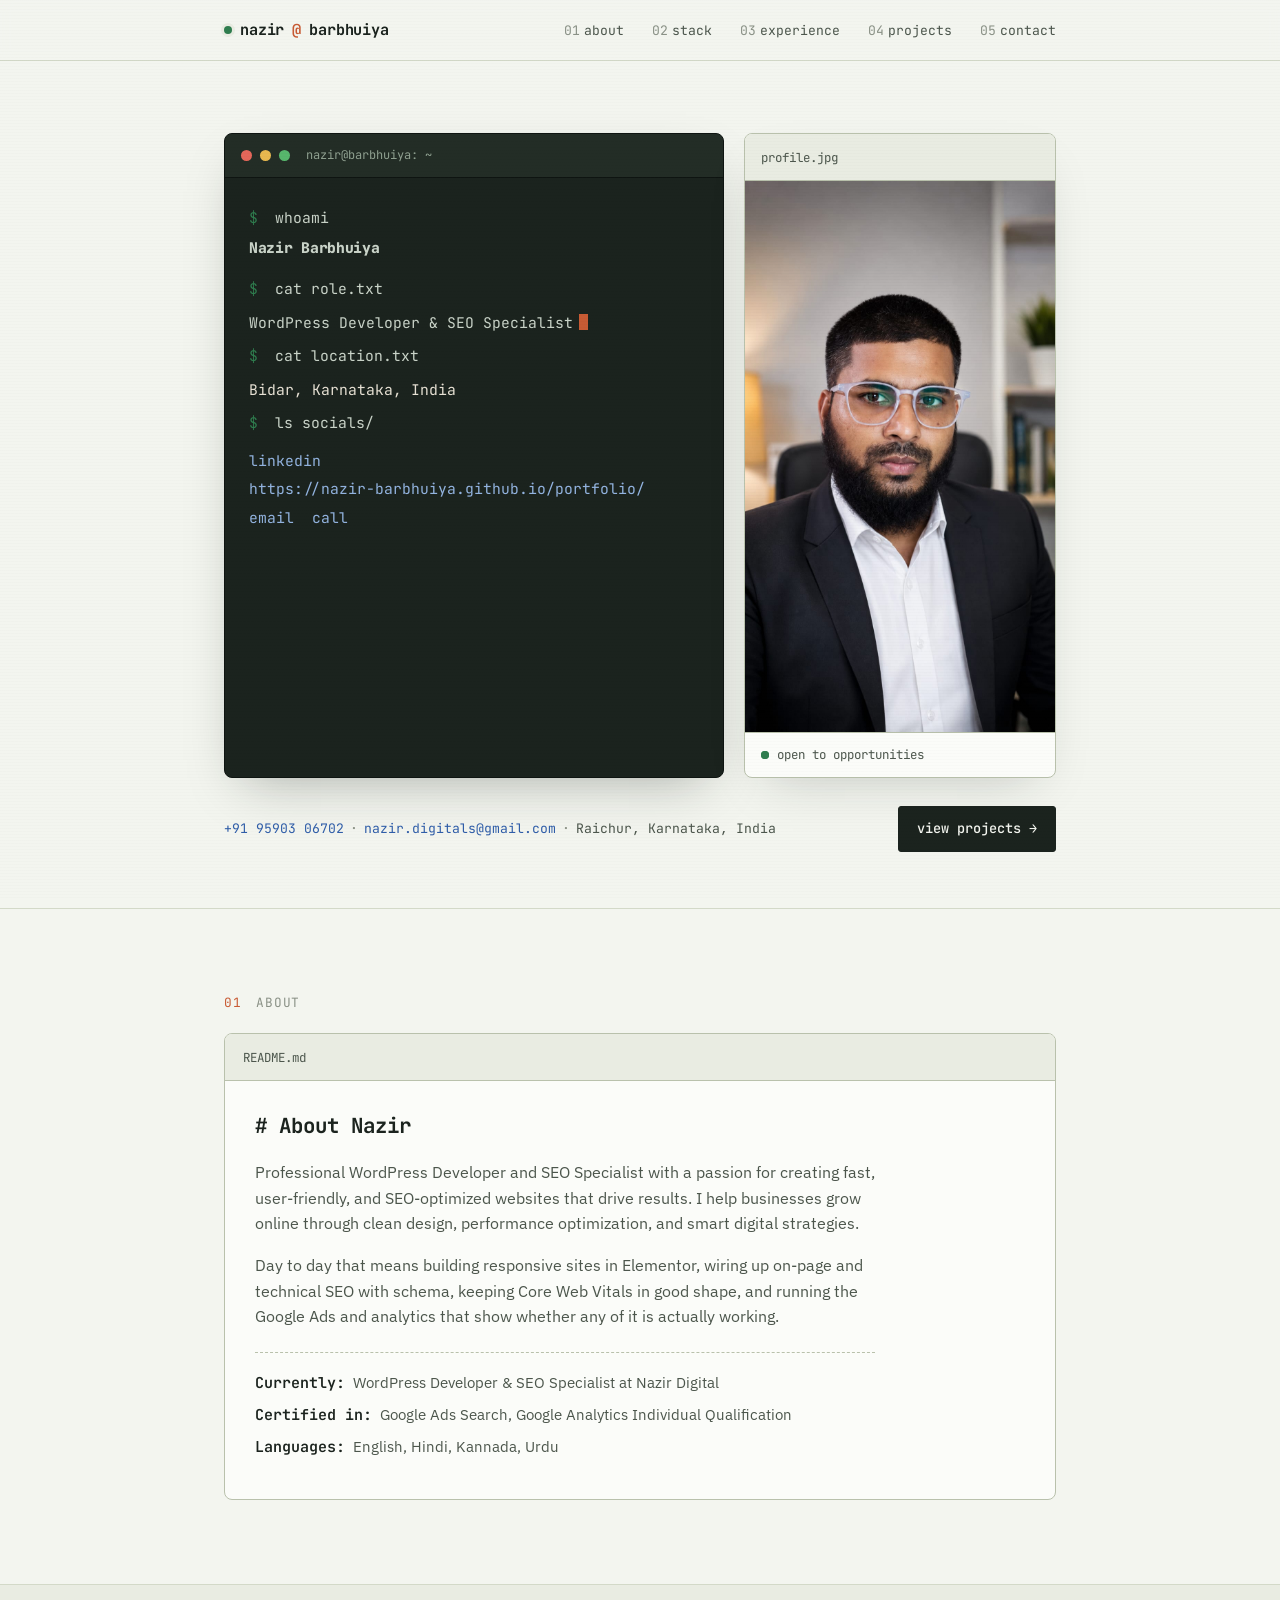
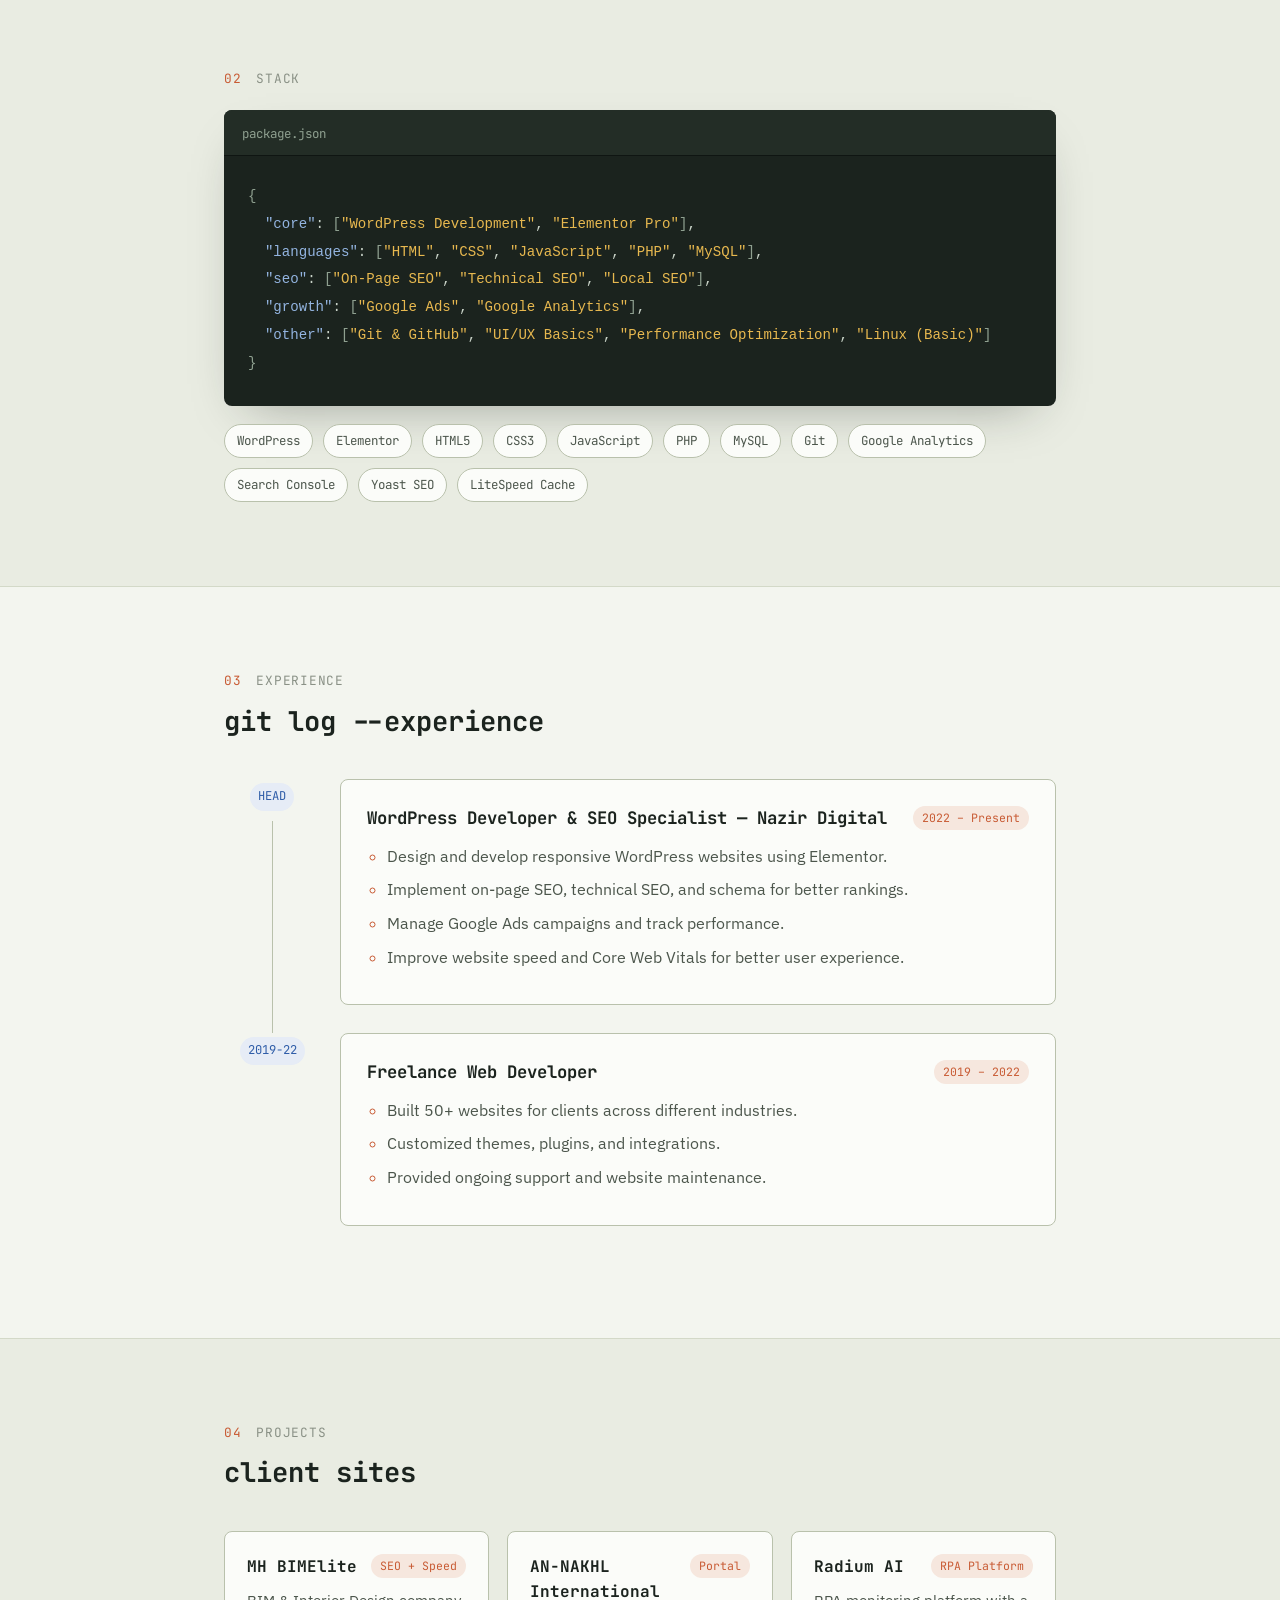
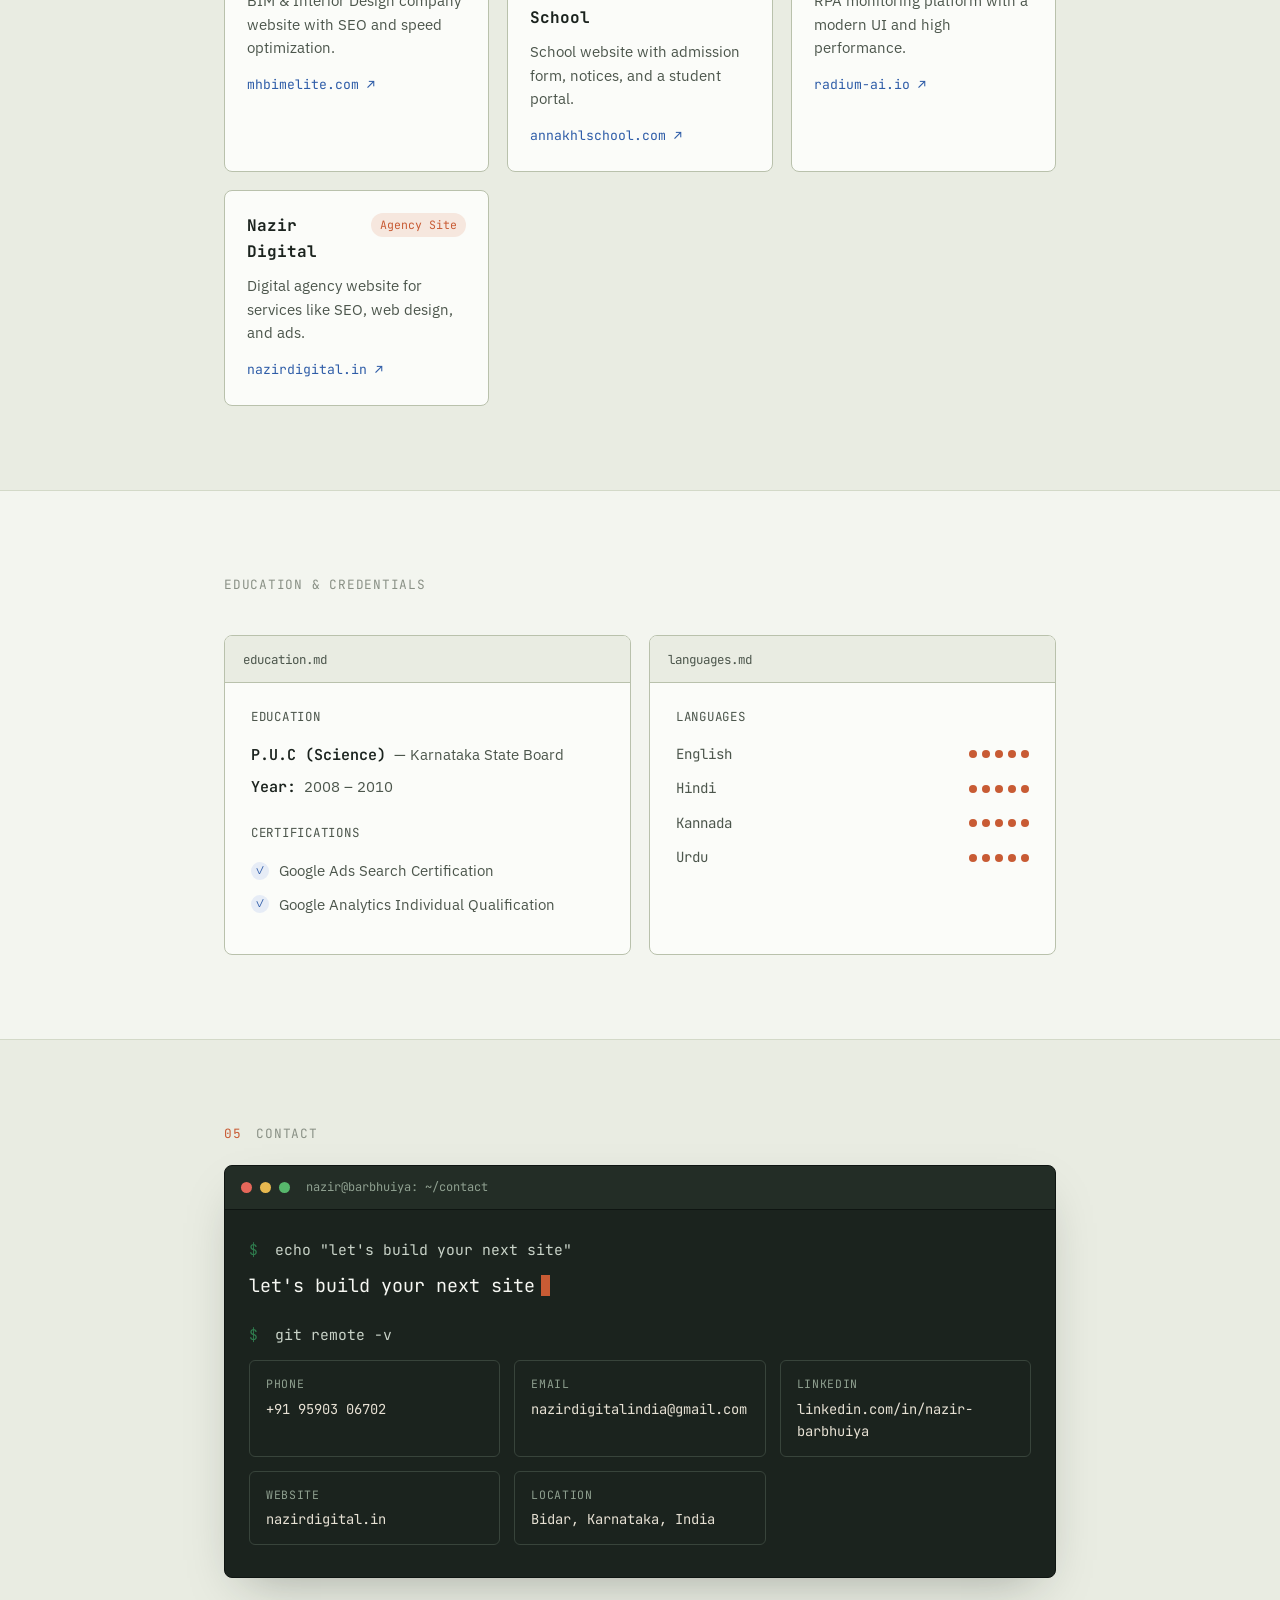
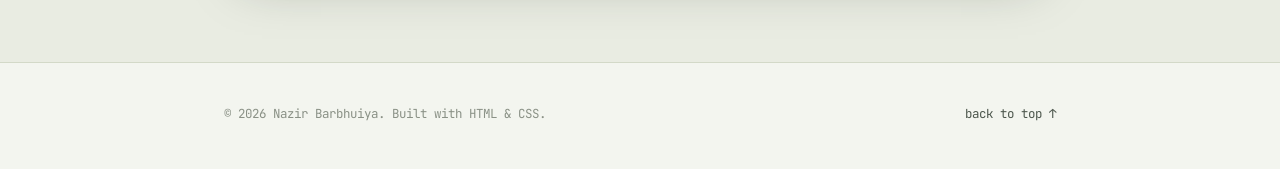
==== index.html @ d33ed7a1 "Update index.html" ====
<!DOCTYPE html>
<html lang="en">
<head>
<meta charset="UTF-8">
<meta name="viewport" content="width=device-width, initial-scale=1.0">

<!-- Primary SEO -->
<title>Nazir Barbhuiya | WordPress Developer &amp; Technical SEO Specialist in Bidar, Karnataka</title>
<meta name="description" content="Nazir Barbhuiya is a WordPress developer and technical SEO specialist with 6+ years of experience building fast, Elementor-based websites that rank. Based in Raichur, Karnataka, India.">
<meta name="keywords" content="WordPress developer, Elementor expert, technical SEO specialist, WooCommerce developer, WordPress developer India, WordPress developer Karnataka, Nazir Barbhuiya">
<meta name="author" content="Nazir Barbhuiya">
<meta name="robots" content="index, follow">
<link rel="canonical" href="https://nazirbarbhuiya.github.io/">

<!-- Open Graph / Facebook / LinkedIn -->
<meta property="og:type" content="profile">
<meta property="og:url" content="https://nazirbarbhuiya.github.io/">
<meta property="og:site_name" content="Nazir Barbhuiya — Portfolio">
<meta property="og:title" content="Nazir Barbhuiya | WordPress Developer & Technical SEO Specialist">
<meta property="og:description" content="6+ years building fast, Elementor-based WordPress sites and driving results with technical SEO. Based in Raichur, Karnataka, India.">
<meta property="og:image" content="https://nazirbarbhuiya.github.io/images/og-image.jpg">
<meta property="og:image:width" content="1200">
<meta property="og:image:height" content="630">
<meta property="og:image:alt" content="Nazir Barbhuiya, WordPress Developer and Technical SEO Specialist">
<meta property="og:locale" content="en_IN">
<meta property="profile:first_name" content="Nazir">
<meta property="profile:last_name" content="Barbhuiya">

<!-- Twitter Card -->
<meta name="twitter:card" content="summary_large_image">
<meta name="twitter:title" content="Nazir Barbhuiya | WordPress Developer & Technical SEO Specialist">
<meta name="twitter:description" content="6+ years building fast, Elementor-based WordPress sites and driving results with technical SEO. Based in Raichur, Karnataka, India.">
<meta name="twitter:image" content="https://nazirbarbhuiya.github.io/images/og-image.jpg">
<meta name="twitter:image:alt" content="Nazir Barbhuiya, WordPress Developer and Technical SEO Specialist">

<!-- Theme -->
<meta name="theme-color" content="#1B231E">
<link rel="icon" href="images/favicon.svg" type="image/svg+xml">
<link rel="apple-touch-icon" href="images/avatar.jpg">

<link rel="preconnect" href="https://fonts.googleapis.com">
<link rel="preconnect" href="https://fonts.gstatic.com" crossorigin>
<link href="https://fonts.googleapis.com/css2?family=JetBrains+Mono:wght@400;500;700;800&family=IBM+Plex+Sans:wght@400;500;600&display=swap" rel="stylesheet">
<link rel="stylesheet" href="style.css">

<!-- Structured data: Person / ProfessionalService -->
<script type="application/ld+json">
{
  "@context": "https://schema.org",
  "@type": "Person",
  "name": "Nazir Barbhuiya",
  "alternateName": "Nazir Hussain Barbhuiya",
  "jobTitle": "WordPress Developer & Technical SEO Specialist",
  "description": "WordPress Developer and Technical SEO Specialist with 6+ years of experience building fast, Elementor-based WordPress websites and driving organic growth through technical SEO.",
  "url": "https://nazirbarbhuiya.github.io/",
  "image": "https://nazirbarbhuiya.github.io/images/avatar.jpg",
  "email": "mailto:nazir.digitals@gmail.com",
  "telephone": "+91-95903-06702",
  "address": {
    "@type": "PostalAddress",
    "addressLocality": "Raichur",
    "addressRegion": "Karnataka",
    "addressCountry": "IN"
  },
  "worksFor": {
    "@type": "Organization",
    "name": "Nazir Digital",
    "url": "https://nazir-barbhuiya.github.io/portfolio/"
  },
  "alumniOf": {
    "@type": "EducationalOrganization",
    "name": "Assam SEBA Board (P.U.C, Science)"
  },
  "knowsLanguage": ["English", "Hindi", "Kannada", "Urdu"],
  "knowsAbout": ["WordPress", "Elementor", "WooCommerce", "Technical SEO", "PHP", "On-Page SEO", "Local SEO", "Google Ads", "Core Web Vitals"],
  "sameAs": [
    "https://www.linkedin.com/in/nazir-barbhuiya",
    "Portfolio"
  ]
}
</script>
</head>
<body>

<div class="scanline" aria-hidden="true"></div>

<header class="topbar">
  <div class="wrap topbar__row">
    <a href="#top" class="brand">
      <span class="brand__dot"></span>
      nazir<span class="brand__at">@</span>barbhuiya
    </a>
    <nav class="nav" aria-label="Primary">
      <a href="#about"><span class="nav__num">01</span>about</a>
      <a href="#skills"><span class="nav__num">02</span>stack</a>
      <a href="#experience"><span class="nav__num">03</span>experience</a>
      <a href="#projects"><span class="nav__num">04</span>projects</a>
      <a href="#contact"><span class="nav__num">05</span>contact</a>
    </nav>
    <button class="nav-toggle" id="navToggle" aria-label="Toggle menu" aria-expanded="false">
      <span></span><span></span><span></span>
    </button>
  </div>
</header>

<main id="top">

  <!-- HERO -->
  <section class="hero wrap" id="hero">
    <div class="hero__grid">
      <div class="terminal" role="img" aria-label="Terminal window introducing Nazir Barbhuiya">
        <div class="terminal__bar">
          <span class="dot dot--r"></span><span class="dot dot--y"></span><span class="dot dot--g"></span>
          <span class="terminal__title">nazir@barbhuiya: ~</span>
        </div>
        <div class="terminal__body">
          <p class="line"><span class="prompt">$</span> whoami</p>
          <h1 class="line hero__name">Nazir Barbhuiya</h1>
          <p class="line hero__role"><span class="prompt">$</span> cat role.txt</p>
          <p class="line hero__tagline">WordPress Developer &amp; SEO Specialist<span class="cursor" aria-hidden="true"></span></p>
          <p class="line"><span class="prompt">$</span> cat location.txt</p>
          <p class="line hero__location">Bidar, Karnataka, India</p>
          <p class="line"><span class="prompt">$</span> ls socials/</p>
          <p class="line hero__links">
            <a href="https://www.linkedin.com/in/nazir-barbhuiya" target="_blank" rel="noopener">linkedin</a>
            <a href="https://nazirdigital.in" target="_blank" rel="noopener">https://nazir-barbhuiya.github.io/portfolio/</a>
            <a href="mailto:nazir.digitals@gmail.com">email</a>
            <a href="tel:+919590306702">call</a>
          </p>
        </div>
      </div>

      <div class="photo-pane">
        <div class="photo-pane__bar">
          <span class="photo-pane__file">profile.jpg</span>
        </div>
        <div class="photo-pane__body">
          <img src="images/avatar.jpg" alt="Nazir Barbhuiya, WordPress Developer and Technical SEO Specialist, portrait photo" width="900" height="1600" loading="eager">
        </div>
        <div class="photo-pane__caption">
          <span class="pulse"></span> open to opportunities
        </div>
      </div>
    </div>

    <div class="hero__meta">
      <div class="hero__contact-strip">
        <a href="tel:+919590306702">+91 95903 06702</a>
        <span class="sep">·</span>
        <a href="mailto:nazir.digitals@gmail.com">nazir.digitals@gmail.com</a>
        <span class="sep">·</span>
        <span>Raichur, Karnataka, India</span>
      </div>
      <a href="#projects" class="btn btn--primary">view projects →</a>
    </div>
  </section>

  <!-- ABOUT -->
  <section class="section" id="about">
    <div class="wrap">
      <p class="eyebrow"><span class="eyebrow__num">01</span> about</p>
      <div class="readme">
        <div class="readme__bar">
          <span class="readme__file">README.md</span>
        </div>
        <div class="readme__body">
          <h2 class="readme__h1"># About Nazir</h2>
          <p>
            Professional WordPress Developer and SEO Specialist with a passion for creating
            fast, user-friendly, and SEO-optimized websites that drive results. I help
            businesses grow online through clean design, performance optimization, and
            smart digital strategies.
          </p>
          <p>
            Day to day that means building responsive sites in Elementor, wiring up
            on-page and technical SEO with schema, keeping Core Web Vitals in good shape,
            and running the Google Ads and analytics that show whether any of it is
            actually working.
          </p>
          <ul class="readme__list">
            <li><strong>Currently:</strong> WordPress Developer &amp; SEO Specialist at Nazir Digital</li>
            <li><strong>Certified in:</strong> Google Ads Search, Google Analytics Individual Qualification</li>
            <li><strong>Languages:</strong> English, Hindi, Kannada, Urdu</li>
          </ul>
        </div>
      </div>
    </div>
  </section>

  <!-- SKILLS -->
  <section class="section section--alt" id="skills">
    <div class="wrap">
      <p class="eyebrow"><span class="eyebrow__num">02</span> stack</p>
      <h2 class="sr-only">Skills &amp; Technical Stack</h2>

      <div class="pkg">
        <div class="pkg__bar">
          <span class="pkg__file">package.json</span>
        </div>
        <pre class="pkg__body"><code><span class="tok-brace">{</span>
  <span class="tok-key">"core"</span>: <span class="tok-brace">[</span><span class="tok-str">"WordPress Development"</span>, <span class="tok-str">"Elementor Pro"</span><span class="tok-brace">]</span>,
  <span class="tok-key">"languages"</span>: <span class="tok-brace">[</span><span class="tok-str">"HTML"</span>, <span class="tok-str">"CSS"</span>, <span class="tok-str">"JavaScript"</span>, <span class="tok-str">"PHP"</span>, <span class="tok-str">"MySQL"</span><span class="tok-brace">]</span>,
  <span class="tok-key">"seo"</span>: <span class="tok-brace">[</span><span class="tok-str">"On-Page SEO"</span>, <span class="tok-str">"Technical SEO"</span>, <span class="tok-str">"Local SEO"</span><span class="tok-brace">]</span>,
  <span class="tok-key">"growth"</span>: <span class="tok-brace">[</span><span class="tok-str">"Google Ads"</span>, <span class="tok-str">"Google Analytics"</span><span class="tok-brace">]</span>,
  <span class="tok-key">"other"</span>: <span class="tok-brace">[</span><span class="tok-str">"Git & GitHub"</span>, <span class="tok-str">"UI/UX Basics"</span>, <span class="tok-str">"Performance Optimization"</span>, <span class="tok-str">"Linux (Basic)"</span><span class="tok-brace">]</span>
<span class="tok-brace">}</span></code></pre>
      </div>

      <div class="tools-row">
        <span class="tool-chip">WordPress</span>
        <span class="tool-chip">Elementor</span>
        <span class="tool-chip">HTML5</span>
        <span class="tool-chip">CSS3</span>
        <span class="tool-chip">JavaScript</span>
        <span class="tool-chip">PHP</span>
        <span class="tool-chip">MySQL</span>
        <span class="tool-chip">Git</span>
        <span class="tool-chip">Google Analytics</span>
        <span class="tool-chip">Search Console</span>
        <span class="tool-chip">Yoast SEO</span>
        <span class="tool-chip">LiteSpeed Cache</span>
      </div>
    </div>
  </section>

  <!-- EXPERIENCE / GIT LOG -->
  <section class="section" id="experience">
    <div class="wrap">
      <p class="eyebrow"><span class="eyebrow__num">03</span> experience</p>
      <h2 class="section__title"><span class="sr-only">Professional Experience — </span>git log --experience</h2>

      <ol class="gitlog">

        <li class="commit">
          <div class="commit__rail">
            <span class="commit__hash">HEAD</span>
            <span class="commit__line" aria-hidden="true"></span>
          </div>
          <div class="commit__card">
            <div class="commit__head">
              <h3 class="commit__title">WordPress Developer &amp; SEO Specialist — Nazir Digital</h3>
              <div class="commit__tags">
                <span class="tag">2022 – Present</span>
              </div>
            </div>
            <ul class="commit__points">
              <li>Design and develop responsive WordPress websites using Elementor.</li>
              <li>Implement on-page SEO, technical SEO, and schema for better rankings.</li>
              <li>Manage Google Ads campaigns and track performance.</li>
              <li>Improve website speed and Core Web Vitals for better user experience.</li>
            </ul>
          </div>
        </li>

        <li class="commit">
          <div class="commit__rail">
            <span class="commit__hash">2019-22</span>
          </div>
          <div class="commit__card">
            <div class="commit__head">
              <h3 class="commit__title">Freelance Web Developer</h3>
              <div class="commit__tags">
                <span class="tag">2019 – 2022</span>
              </div>
            </div>
            <ul class="commit__points">
              <li>Built 50+ websites for clients across different industries.</li>
              <li>Customized themes, plugins, and integrations.</li>
              <li>Provided ongoing support and website maintenance.</li>
            </ul>
          </div>
        </li>

      </ol>
    </div>
  </section>

  <!-- PROJECTS -->
  <section class="section section--alt" id="projects">
    <div class="wrap">
      <p class="eyebrow"><span class="eyebrow__num">04</span> projects</p>
      <h2 class="section__title"><span class="sr-only">Portfolio Projects — </span>client sites</h2>

      <div class="projects-grid">

        <div class="proj-card">
          <div class="proj-card__head">
            <h3 class="proj-card__title">MH BIMElite</h3>
            <span class="tag">SEO + Speed</span>
          </div>
          <p class="proj-card__msg">BIM &amp; Interior Design company website with SEO and speed optimization.</p>
          <div class="commit__links">
            <a href="https://mhbimelite.com" target="_blank" rel="noopener">mhbimelite.com ↗</a>
          </div>
        </div>

        <div class="proj-card">
          <div class="proj-card__head">
            <h3 class="proj-card__title">AN-NAKHL International School</h3>
            <span class="tag">Portal</span>
          </div>
          <p class="proj-card__msg">School website with admission form, notices, and a student portal.</p>
          <div class="commit__links">
            <a href="https://annakhlschool.com" target="_blank" rel="noopener">annakhlschool.com ↗</a>
          </div>
        </div>

        <div class="proj-card">
          <div class="proj-card__head">
            <h3 class="proj-card__title">Radium AI</h3>
            <span class="tag">RPA Platform</span>
          </div>
          <p class="proj-card__msg">RPA monitoring platform with a modern UI and high performance.</p>
          <div class="commit__links">
            <a href="https://radium-ai.io" target="_blank" rel="noopener">radium-ai.io ↗</a>
          </div>
        </div>

        <div class="proj-card">
          <div class="proj-card__head">
            <h3 class="proj-card__title">Nazir Digital</h3>
            <span class="tag">Agency Site</span>
          </div>
          <p class="proj-card__msg">Digital agency website for services like SEO, web design, and ads.</p>
          <div class="commit__links">
            <a href="https://nazirdigital.in" target="_blank" rel="noopener">nazirdigital.in ↗</a>
          </div>
        </div>

      </div>
    </div>
  </section>

  <!-- EDUCATION + CERTIFICATIONS + LANGUAGES -->
  <section class="section" id="education">
    <div class="wrap">
      <p class="eyebrow">education &amp; credentials</p>
      <h2 class="sr-only">Education, Certifications &amp; Languages</h2>

      <div class="split-grid">

        <div class="readme">
          <div class="readme__bar"><span class="readme__file">education.md</span></div>
          <div class="readme__body readme__body--tight">
            <p class="split-label">Education</p>
            <ul class="readme__list readme__list--flush">
              <li><strong>P.U.C (Science)</strong> — Karnataka State Board</li>
              <li><strong>Year:</strong> 2008 – 2010</li>
            </ul>

            <p class="split-label" style="margin-top:24px;">Certifications</p>
            <ul class="cert-list">
              <li><span class="cert-check">✓</span> Google Ads Search Certification</li>
              <li><span class="cert-check">✓</span> Google Analytics Individual Qualification</li>
            </ul>
          </div>
        </div>

        <div class="readme">
          <div class="readme__bar"><span class="readme__file">languages.md</span></div>
          <div class="readme__body readme__body--tight">
            <p class="split-label">Languages</p>
            <div class="lang-list">
              <div class="lang-row"><span class="lang-name">English</span><span class="lang-dots"><i></i><i></i><i></i><i></i><i></i></span></div>
              <div class="lang-row"><span class="lang-name">Hindi</span><span class="lang-dots"><i></i><i></i><i></i><i></i><i></i></span></div>
              <div class="lang-row"><span class="lang-name">Kannada</span><span class="lang-dots"><i></i><i></i><i></i><i></i><i></i></span></div>
              <div class="lang-row"><span class="lang-name">Urdu</span><span class="lang-dots"><i></i><i></i><i></i><i></i><i></i></span></div>
            </div>
          </div>
        </div>

      </div>
    </div>
  </section>

  <!-- CONTACT -->
  <section class="section section--alt" id="contact">
    <div class="wrap">
      <p class="eyebrow"><span class="eyebrow__num">05</span> contact</p>
      <h2 class="sr-only">Contact Nazir Barbhuiya</h2>
      <div class="terminal terminal--contact">
        <div class="terminal__bar">
          <span class="dot dot--r"></span><span class="dot dot--y"></span><span class="dot dot--g"></span>
          <span class="terminal__title">nazir@barbhuiya: ~/contact</span>
        </div>
        <div class="terminal__body">
          <p class="line"><span class="prompt">$</span> echo "let's build your next site"</p>
          <p class="line contact__lead">let's build your next site<span class="cursor" aria-hidden="true"></span></p>
          <p class="line"><span class="prompt">$</span> git remote -v</p>
          <div class="contact__grid">
            <a class="contact__item" href="tel:+919590306702">
              <span class="contact__label">phone</span>
              <span class="contact__value">+91 95903 06702</span>
            </a>
            <a class="contact__item" href="mailto:nazirdigitalindia@gmail.com">
              <span class="contact__label">email</span>
              <span class="contact__value">nazirdigitalindia@gmail.com</span>
            </a>
            <a class="contact__item" href="https://www.linkedin.com/in/nazir-barbhuiya" target="_blank" rel="noopener">
              <span class="contact__label">linkedin</span>
              <span class="contact__value">linkedin.com/in/nazir-barbhuiya</span>
            </a>
            <a class="contact__item" href="https://nazirdigital.in" target="_blank" rel="noopener">
              <span class="contact__label">website</span>
              <span class="contact__value">nazirdigital.in</span>
            </a>
            <div class="contact__item contact__item--static">
              <span class="contact__label">location</span>
              <span class="contact__value">Bidar, Karnataka, India</span>
            </div>
          </div>
        </div>
      </div>
    </div>
  </section>

</main>

<footer class="footer">
  <div class="wrap footer__row">
    <p>© <span id="year"></span> Nazir Barbhuiya. Built with HTML &amp; CSS.</p>
    <a href="#top" class="footer__top">back to top ↑</a>
  </div>
</footer>

<script>
  document.getElementById('year').textContent = new Date().getFullYear();

  const navToggle = document.getElementById('navToggle');
  const nav = document.querySelector('.nav');
  navToggle.addEventListener('click', () => {
    const open = document.body.classList.toggle('nav-open');
    navToggle.setAttribute('aria-expanded', open);
  });
  nav.querySelectorAll('a').forEach(a => a.addEventListener('click', () => {
    document.body.classList.remove('nav-open');
    navToggle.setAttribute('aria-expanded', false);
  }));
</script>
</body>
</html>
---- style.css ----
/* ==========================================================================
   Nazir Barbhuiya — Portfolio
   Design: "git log" / terminal ledger theme on warm paper.
   Palette: paper #F3F5EF · ink #1B231E · signal blue #2F5DA8 · coral #D2603A
   Type: JetBrains Mono (display/code) + IBM Plex Sans (body)
   ========================================================================== */

:root {
  --paper: #F3F5EF;
  --paper-alt: #E9ECE2;
  --paper-card: #FBFCF9;
  --ink: #1B231E;
  --ink-soft: #4C564C;
  --ink-faint: #8A9186;
  --rule: #D3D9C8;
  --rule-strong: #B9C1AC;

  --blue: #2F5DA8;
  --blue-soft: #E6ECF6;
  --coral: #C85B34;
  --coral-soft: #F6E7DE;
  --green: #2F7D4E;
  --amber: #C08A2E;

  --mono: 'JetBrains Mono', ui-monospace, SFMono-Regular, Menlo, Consolas, monospace;
  --sans: 'IBM Plex Sans', -apple-system, BlinkMacSystemFont, 'Segoe UI', sans-serif;

  --max: 880px;
  --radius: 3px;
}

* { box-sizing: border-box; }
html { scroll-behavior: smooth; }

@media (prefers-reduced-motion: reduce) {
  html { scroll-behavior: auto; }
  * { animation-duration: 0.001ms !important; animation-iteration-count: 1 !important; transition-duration: 0.001ms !important; }
}

body {
  margin: 0;
  background: var(--paper);
  color: var(--ink);
  font-family: var(--sans);
  font-size: 16px;
  line-height: 1.6;
  -webkit-font-smoothing: antialiased;
}

a {
  color: inherit;
  text-decoration: none;
}

img { max-width: 100%; display: block; }

.wrap {
  max-width: var(--max);
  margin: 0 auto;
  padding: 0 24px;
}

.sr-only {
  position: absolute;
  width: 1px;
  height: 1px;
  padding: 0;
  margin: -1px;
  overflow: hidden;
  clip: rect(0, 0, 0, 0);
  white-space: nowrap;
  border: 0;
}

::selection {
  background: var(--coral);
  color: var(--paper-card);
}

:focus-visible {
  outline: 2px solid var(--blue);
  outline-offset: 3px;
  border-radius: 2px;
}

/* subtle scanline texture, purely decorative */
.scanline {
  position: fixed;
  inset: 0;
  pointer-events: none;
  z-index: 999;
  background: repeating-linear-gradient(
    to bottom,
    rgba(27,35,30,0.012) 0px,
    rgba(27,35,30,0.012) 1px,
    transparent 1px,
    transparent 3px
  );
}

/* ==========================================================================
   Topbar
   ========================================================================== */

.topbar {
  position: sticky;
  top: 0;
  z-index: 50;
  background: rgba(243,245,239,0.88);
  backdrop-filter: blur(6px);
  border-bottom: 1px solid var(--rule);
}

.topbar__row {
  display: flex;
  align-items: center;
  justify-content: space-between;
  height: 60px;
}

.brand {
  font-family: var(--mono);
  font-weight: 700;
  font-size: 0.95rem;
  display: flex;
  align-items: center;
  gap: 8px;
  letter-spacing: -0.01em;
}

.brand__dot {
  width: 8px;
  height: 8px;
  border-radius: 50%;
  background: var(--green);
  box-shadow: 0 0 0 3px var(--paper-alt);
}

.brand__at { color: var(--coral); }

.nav {
  display: flex;
  gap: 28px;
  font-family: var(--mono);
  font-size: 0.82rem;
}

.nav a {
  color: var(--ink-soft);
  transition: color 0.15s ease;
}

.nav a:hover { color: var(--blue); }

.nav__num {
  color: var(--ink-faint);
  margin-right: 4px;
}

.nav-toggle {
  display: none;
  flex-direction: column;
  justify-content: center;
  gap: 5px;
  width: 32px;
  height: 32px;
  background: none;
  border: none;
  cursor: pointer;
  padding: 0;
}

.nav-toggle span {
  display: block;
  height: 2px;
  background: var(--ink);
  border-radius: 2px;
}

/* ==========================================================================
   Hero
   ========================================================================== */

.hero {
  padding: 72px 24px 56px;
  display: grid;
  gap: 28px;
}

.hero__grid {
  display: grid;
  grid-template-columns: 1.6fr 1fr;
  gap: 20px;
  align-items: stretch;
}

@media (max-width: 780px) {
  .hero__grid {
    grid-template-columns: 1fr;
  }
}

.photo-pane {
  background: var(--paper-card);
  border: 1px solid var(--rule-strong);
  border-radius: 8px;
  overflow: hidden;
  display: flex;
  flex-direction: column;
  box-shadow: 0 20px 50px -24px rgba(27,35,30,0.25);
}

.photo-pane__bar {
  background: var(--paper-alt);
  border-bottom: 1px solid var(--rule-strong);
  padding: 10px 16px;
}

.photo-pane__file {
  font-family: var(--mono);
  font-size: 0.78rem;
  color: var(--ink-soft);
}

.photo-pane__body {
  flex: 1;
  overflow: hidden;
  background: var(--paper-alt);
}

.photo-pane__body img {
  width: 100%;
  height: 100%;
  object-fit: cover;
  min-height: 260px;
  display: block;
}

.photo-pane__caption {
  display: flex;
  align-items: center;
  gap: 8px;
  padding: 12px 16px;
  font-family: var(--mono);
  font-size: 0.78rem;
  color: var(--ink-soft);
  border-top: 1px solid var(--rule-strong);
}

.hero__location {
  font-family: var(--mono);
  color: #E7E1D4 !important;
  font-size: 0.92rem;
  margin-top: 2px !important;
}

.hero__contact-strip {
  font-family: var(--mono);
  font-size: 0.82rem;
  color: var(--ink-soft);
  display: flex;
  flex-wrap: wrap;
  gap: 6px;
}

.hero__contact-strip a {
  color: var(--blue);
  border-bottom: 1px solid transparent;
}
.hero__contact-strip a:hover { border-color: var(--blue); }

.hero__contact-strip .sep {
  color: var(--ink-faint);
}

.terminal {
  background: var(--ink);
  border-radius: 8px;
  overflow: hidden;
  box-shadow: 0 20px 50px -20px rgba(27,35,30,0.35);
  border: 1px solid #0F1512;
}

.terminal__bar {
  display: flex;
  align-items: center;
  gap: 8px;
  padding: 12px 16px;
  background: #232D26;
  border-bottom: 1px solid #0F1512;
}

.dot {
  width: 11px;
  height: 11px;
  border-radius: 50%;
  display: inline-block;
}
.dot--r { background: #E5675A; }
.dot--y { background: #E7B84F; }
.dot--g { background: #57B76C; }

.terminal__title {
  margin-left: 8px;
  font-family: var(--mono);
  font-size: 0.75rem;
  color: #8FA090;
}

.terminal__body {
  padding: 28px 24px 32px;
  font-family: var(--mono);
}

.terminal__body .line {
  margin: 0 0 10px;
  color: #C9D3C8;
  font-size: 0.92rem;
}

.prompt {
  color: var(--green);
  margin-right: 8px;
}

.hero__name {
  margin: 4px 0 18px;
  font-size: clamp(2.2rem, 6vw, 3.4rem);
  color: #F6F7F2;
  font-weight: 800;
  letter-spacing: -0.02em;
  line-height: 1.05;
}

.hero__role { margin-top: 22px !important; }

.hero__tagline {
  font-size: clamp(1rem, 2.4vw, 1.2rem);
  color: #E7E1D4;
  max-width: 46ch;
}

.hero__links {
  display: flex;
  flex-wrap: wrap;
  gap: 4px 18px;
  margin-top: 14px !important;
}

.hero__links a {
  color: #93B4E0;
  border-bottom: 1px solid transparent;
  transition: border-color 0.15s ease;
}
.hero__links a:hover { border-color: #93B4E0; }

.cursor {
  display: inline-block;
  width: 9px;
  height: 1.1em;
  background: var(--coral);
  margin-left: 6px;
  vertical-align: -0.18em;
  animation: blink 1.1s steps(1) infinite;
}

@keyframes blink {
  0%, 49% { opacity: 1; }
  50%, 100% { opacity: 0; }
}

.hero__meta {
  display: flex;
  align-items: center;
  justify-content: space-between;
  flex-wrap: wrap;
  gap: 16px;
}

.hero__badge {
  display: flex;
  align-items: center;
  gap: 10px;
  font-family: var(--mono);
  font-size: 0.82rem;
}

.hero__badge-label {
  color: var(--ink-faint);
}

.hero__badge-value {
  display: inline-flex;
  align-items: center;
  gap: 8px;
  color: var(--ink-soft);
}

.pulse {
  width: 8px;
  height: 8px;
  border-radius: 50%;
  background: var(--green);
  position: relative;
}
.pulse::after {
  content: "";
  position: absolute;
  inset: 0;
  border-radius: 50%;
  background: var(--green);
  animation: pulse 1.8s ease-out infinite;
}
@keyframes pulse {
  0% { transform: scale(1); opacity: 0.6; }
  100% { transform: scale(2.6); opacity: 0; }
}

.btn {
  display: inline-flex;
  align-items: center;
  gap: 8px;
  font-family: var(--mono);
  font-size: 0.85rem;
  font-weight: 500;
  padding: 11px 18px;
  border-radius: var(--radius);
  border: 1px solid var(--ink);
  transition: transform 0.15s ease, background 0.15s ease, color 0.15s ease;
}

.btn--primary {
  background: var(--ink);
  color: var(--paper);
}
.btn--primary:hover {
  background: var(--coral);
  border-color: var(--coral);
  transform: translateY(-1px);
}

/* ==========================================================================
   Sections
   ========================================================================== */

.section {
  padding: 84px 24px;
  border-top: 1px solid var(--rule);
}

.section--alt {
  background: var(--paper-alt);
}

.eyebrow {
  font-family: var(--mono);
  font-size: 0.8rem;
  color: var(--ink-faint);
  letter-spacing: 0.06em;
  text-transform: uppercase;
  margin: 0 0 8px;
}

.eyebrow__num {
  color: var(--coral);
  margin-right: 6px;
}

.section__title {
  font-family: var(--mono);
  font-size: clamp(1.3rem, 3vw, 1.7rem);
  margin: 0 0 36px;
  color: var(--ink);
}

/* ---- README card (About) ---- */

.readme {
  background: var(--paper-card);
  border: 1px solid var(--rule-strong);
  border-radius: 8px;
  overflow: hidden;
  margin-top: 20px;
}

.readme__bar {
  background: var(--paper-alt);
  border-bottom: 1px solid var(--rule-strong);
  padding: 10px 18px;
}

.readme__file {
  font-family: var(--mono);
  font-size: 0.78rem;
  color: var(--ink-soft);
}

.readme__body {
  padding: 28px 30px 32px;
  max-width: 68ch;
}

.readme__h1 {
  font-family: var(--mono);
  font-size: 1.3rem;
  margin: 0 0 18px;
  color: var(--ink);
}

.readme__body p {
  margin: 0 0 16px;
  color: var(--ink-soft);
}

.readme__list {
  list-style: none;
  padding: 0;
  margin: 22px 0 0;
  border-top: 1px dashed var(--rule-strong);
  padding-top: 18px;
}

.readme__list li {
  font-size: 0.94rem;
  color: var(--ink-soft);
  margin-bottom: 8px;
  font-family: var(--sans);
}

.readme__list strong {
  font-family: var(--mono);
  color: var(--ink);
  font-weight: 600;
  margin-right: 4px;
}

/* ---- package.json card (Skills) ---- */

.pkg {
  background: var(--ink);
  border-radius: 8px;
  overflow: hidden;
  margin-top: 20px;
  box-shadow: 0 20px 50px -24px rgba(27,35,30,0.4);
}

.pkg__bar {
  background: #232D26;
  padding: 10px 18px;
  border-bottom: 1px solid #0F1512;
}

.pkg__file {
  font-family: var(--mono);
  font-size: 0.78rem;
  color: #8FA090;
}

.pkg__body {
  margin: 0;
  padding: 26px 24px 30px;
  overflow-x: auto;
  font-family: var(--mono);
  font-size: 0.88rem;
  line-height: 1.9;
  color: #C9D3C8;
}

.tok-key { color: #93B4E0; }
.tok-str { color: #E7B84F; }
.tok-brace { color: #8FA090; }

.tools-row {
  display: flex;
  flex-wrap: wrap;
  gap: 10px;
  margin-top: 18px;
}

.tool-chip {
  font-family: var(--mono);
  font-size: 0.78rem;
  color: var(--ink-soft);
  background: var(--paper-card);
  border: 1px solid var(--rule-strong);
  padding: 6px 12px;
  border-radius: 999px;
}

/* ---- git log (Projects) ---- */

.gitlog {
  list-style: none;
  margin: 0;
  padding: 0;
}

.commit {
  display: grid;
  grid-template-columns: 96px 1fr;
  gap: 20px;
}

.commit__rail {
  display: flex;
  flex-direction: column;
  align-items: center;
  padding-top: 4px;
}

.commit__hash {
  font-family: var(--mono);
  font-size: 0.76rem;
  color: var(--blue);
  background: var(--blue-soft);
  padding: 4px 8px;
  border-radius: 999px;
  white-space: nowrap;
}

.commit__line {
  flex: 1;
  width: 1px;
  background: var(--rule-strong);
  margin-top: 10px;
  min-height: 40px;
}

.commit__card {
  background: var(--paper-card);
  border: 1px solid var(--rule-strong);
  border-radius: 8px;
  padding: 24px 26px 26px;
  margin-bottom: 28px;
  transition: border-color 0.15s ease, transform 0.15s ease;
}

.commit__card:hover {
  border-color: var(--blue);
  transform: translateX(2px);
}

.commit__head {
  display: flex;
  flex-wrap: wrap;
  align-items: center;
  justify-content: space-between;
  gap: 10px 16px;
  margin-bottom: 12px;
}

.commit__title {
  font-family: var(--mono);
  font-size: 1.08rem;
  margin: 0;
  color: var(--ink);
}

.commit__tags {
  display: flex;
  flex-wrap: wrap;
  gap: 8px;
}

.tag {
  font-family: var(--mono);
  font-size: 0.72rem;
  color: var(--coral);
  background: var(--coral-soft);
  padding: 3px 9px;
  border-radius: 999px;
  white-space: nowrap;
}

.commit__msg {
  margin: 0 0 16px;
  color: var(--ink-soft);
  max-width: 62ch;
}

.commit__points {
  margin: 0 0 4px;
  padding-left: 20px;
  color: var(--ink-soft);
  max-width: 62ch;
}

.commit__points li {
  margin-bottom: 8px;
}
.commit__points li::marker {
  color: var(--coral);
}

.commit__links {
  display: flex;
  gap: 18px;
  font-family: var(--mono);
  font-size: 0.82rem;
}

.commit__links a {
  color: var(--blue);
  border-bottom: 1px solid transparent;
}
.commit__links a:hover { border-color: var(--blue); }

/* ---- Project cards (client sites) ---- */

.projects-grid {
  display: grid;
  grid-template-columns: repeat(auto-fit, minmax(240px, 1fr));
  gap: 18px;
  margin-top: 20px;
}

.proj-card {
  background: var(--paper-card);
  border: 1px solid var(--rule-strong);
  border-radius: 8px;
  padding: 22px 22px 24px;
  transition: border-color 0.15s ease, transform 0.15s ease;
}

.proj-card:hover {
  border-color: var(--blue);
  transform: translateY(-2px);
}

.proj-card__head {
  display: flex;
  align-items: flex-start;
  justify-content: space-between;
  gap: 10px;
  margin-bottom: 10px;
}

.proj-card__title {
  font-family: var(--mono);
  font-size: 1rem;
  margin: 0;
  color: var(--ink);
}

.proj-card__msg {
  margin: 0 0 14px;
  color: var(--ink-soft);
  font-size: 0.92rem;
}

/* ---- Education / certifications / languages ---- */

.split-grid {
  display: grid;
  grid-template-columns: repeat(auto-fit, minmax(280px, 1fr));
  gap: 18px;
  margin-top: 20px;
}

.readme__body--tight {
  padding: 24px 26px 28px;
  max-width: none;
}

.split-label {
  font-family: var(--mono);
  font-size: 0.78rem;
  text-transform: uppercase;
  letter-spacing: 0.06em;
  color: var(--ink-faint);
  margin: 0 0 12px;
}

.readme__list--flush {
  border-top: none;
  padding-top: 0;
  margin-top: 0;
}

.cert-list {
  list-style: none;
  padding: 0;
  margin: 0;
}

.cert-list li {
  display: flex;
  align-items: center;
  gap: 10px;
  font-size: 0.92rem;
  color: var(--ink-soft);
  margin-bottom: 10px;
}

.cert-check {
  display: inline-flex;
  align-items: center;
  justify-content: center;
  width: 18px;
  height: 18px;
  border-radius: 50%;
  background: var(--blue-soft);
  color: var(--blue);
  font-size: 0.7rem;
  flex-shrink: 0;
}

.lang-list {
  display: flex;
  flex-direction: column;
  gap: 12px;
}

.lang-row {
  display: flex;
  align-items: center;
  justify-content: space-between;
  gap: 12px;
  font-family: var(--mono);
  font-size: 0.88rem;
  color: var(--ink-soft);
}

.lang-dots {
  display: flex;
  gap: 5px;
}

.lang-dots i {
  width: 8px;
  height: 8px;
  border-radius: 50%;
  background: var(--coral);
  display: inline-block;
}

/* ---- Contact ---- */

.terminal--contact { margin-top: 20px; }

.contact__lead {
  font-size: 1.15rem !important;
  color: #F6F7F2 !important;
  margin: 4px 0 22px !important;
}

.contact__grid {
  display: grid;
  grid-template-columns: repeat(auto-fit, minmax(210px, 1fr));
  gap: 14px;
  margin-top: 14px;
}

.contact__item {
  display: flex;
  flex-direction: column;
  gap: 4px;
  padding: 14px 16px;
  border: 1px solid #38443B;
  border-radius: 6px;
  transition: border-color 0.15s ease, background 0.15s ease;
}

.contact__item:hover {
  border-color: var(--coral);
  background: rgba(200,91,52,0.08);
}

.contact__item--static:hover {
  border-color: #38443B;
  background: none;
  cursor: default;
}

.contact__label {
  font-size: 0.72rem;
  color: #8FA090;
  text-transform: uppercase;
  letter-spacing: 0.06em;
}

.contact__value {
  font-size: 0.86rem;
  color: #E7E1D4;
  word-break: break-word;
}

/* ==========================================================================
   Footer
   ========================================================================== */

.footer {
  padding: 28px 24px 40px;
  border-top: 1px solid var(--rule);
}

.footer__row {
  display: flex;
  justify-content: space-between;
  align-items: center;
  flex-wrap: wrap;
  gap: 10px;
  font-family: var(--mono);
  font-size: 0.78rem;
  color: var(--ink-faint);
}

.footer__top { color: var(--ink-soft); }
.footer__top:hover { color: var(--blue); }

/* ==========================================================================
   Responsive
   ========================================================================== */

@media (max-width: 720px) {
  .nav {
    position: absolute;
    top: 60px;
    left: 0;
    right: 0;
    background: var(--paper);
    border-bottom: 1px solid var(--rule);
    flex-direction: column;
    gap: 0;
    padding: 8px 24px 16px;
    display: none;
  }
  .nav a {
    padding: 12px 0;
    border-bottom: 1px solid var(--rule);
  }
  body.nav-open .nav { display: flex; }
  .nav-toggle { display: flex; }

  .commit {
    grid-template-columns: 1fr;
  }
  .commit__rail {
    flex-direction: row;
    padding-top: 0;
    margin-bottom: 10px;
  }
  .commit__line { display: none; }

  .terminal__body { padding: 22px 18px 26px; }
  .readme__body { padding: 22px 20px 26px; }
}
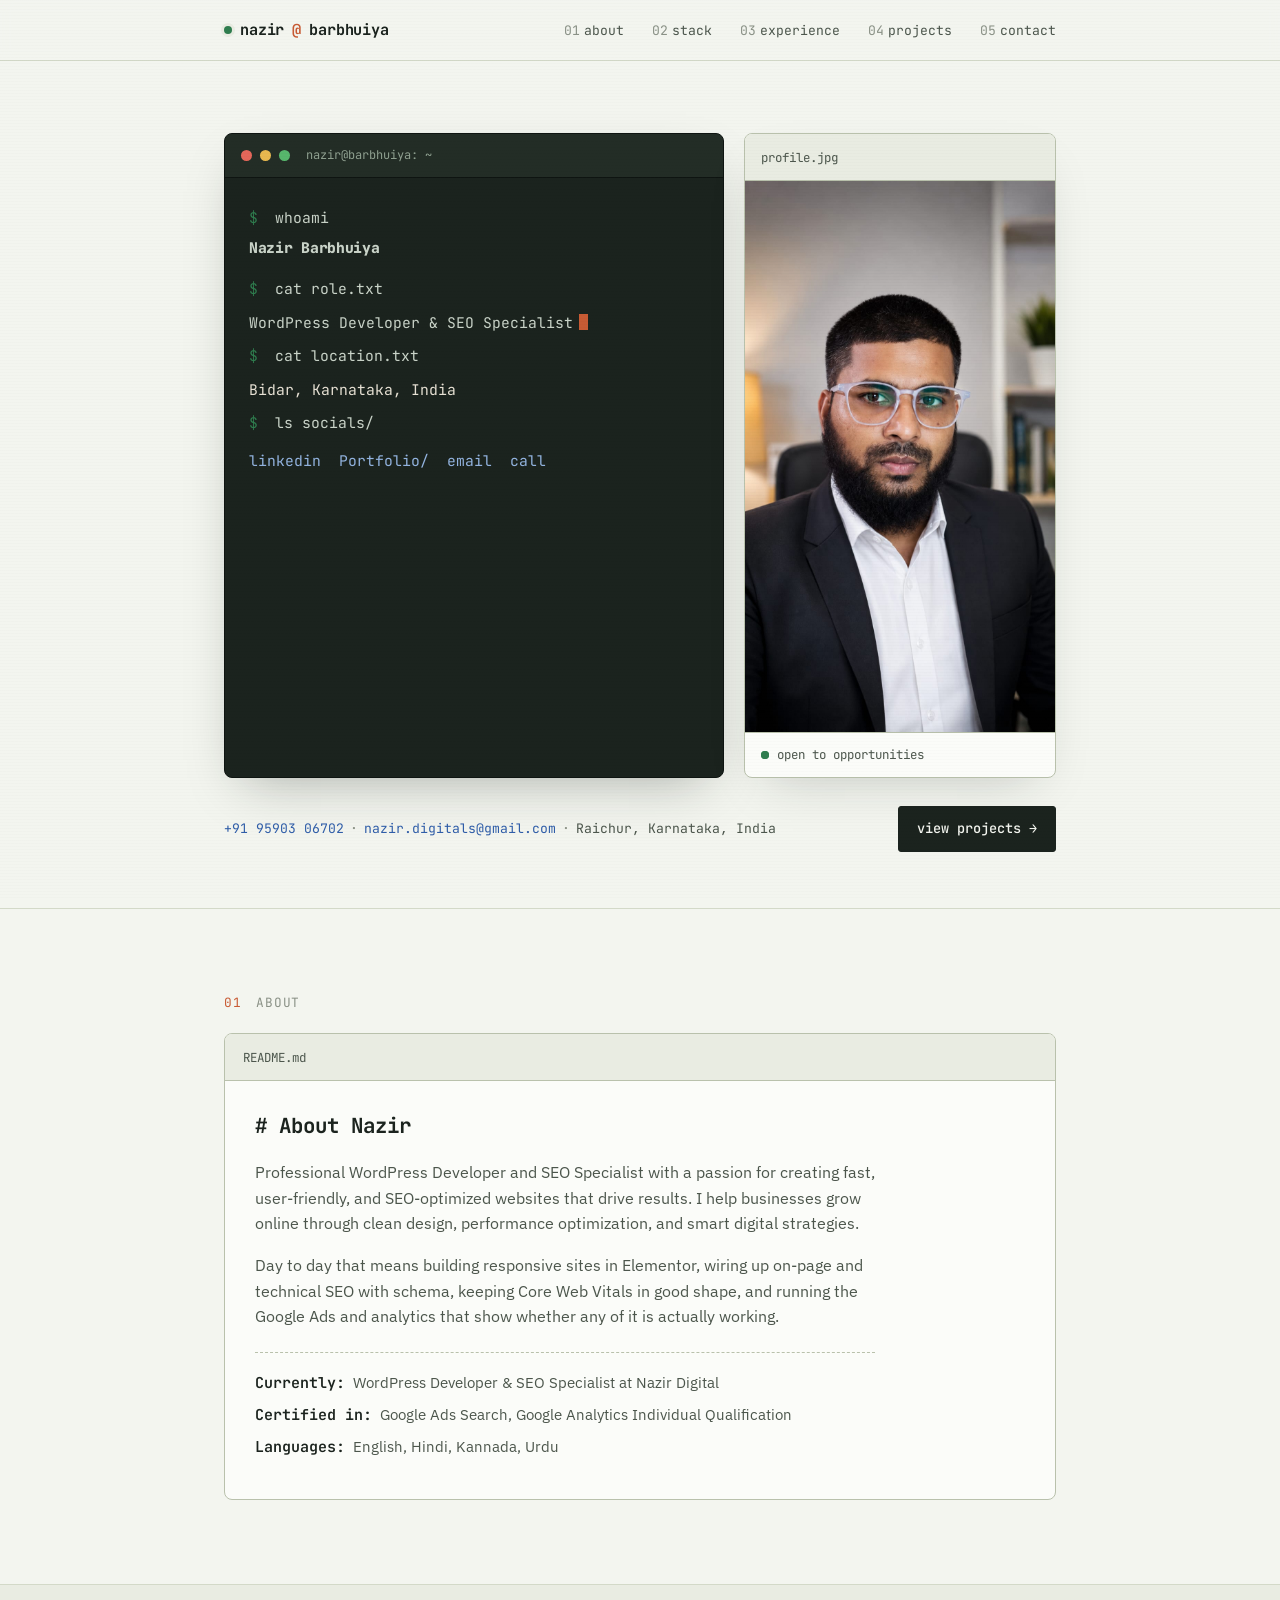
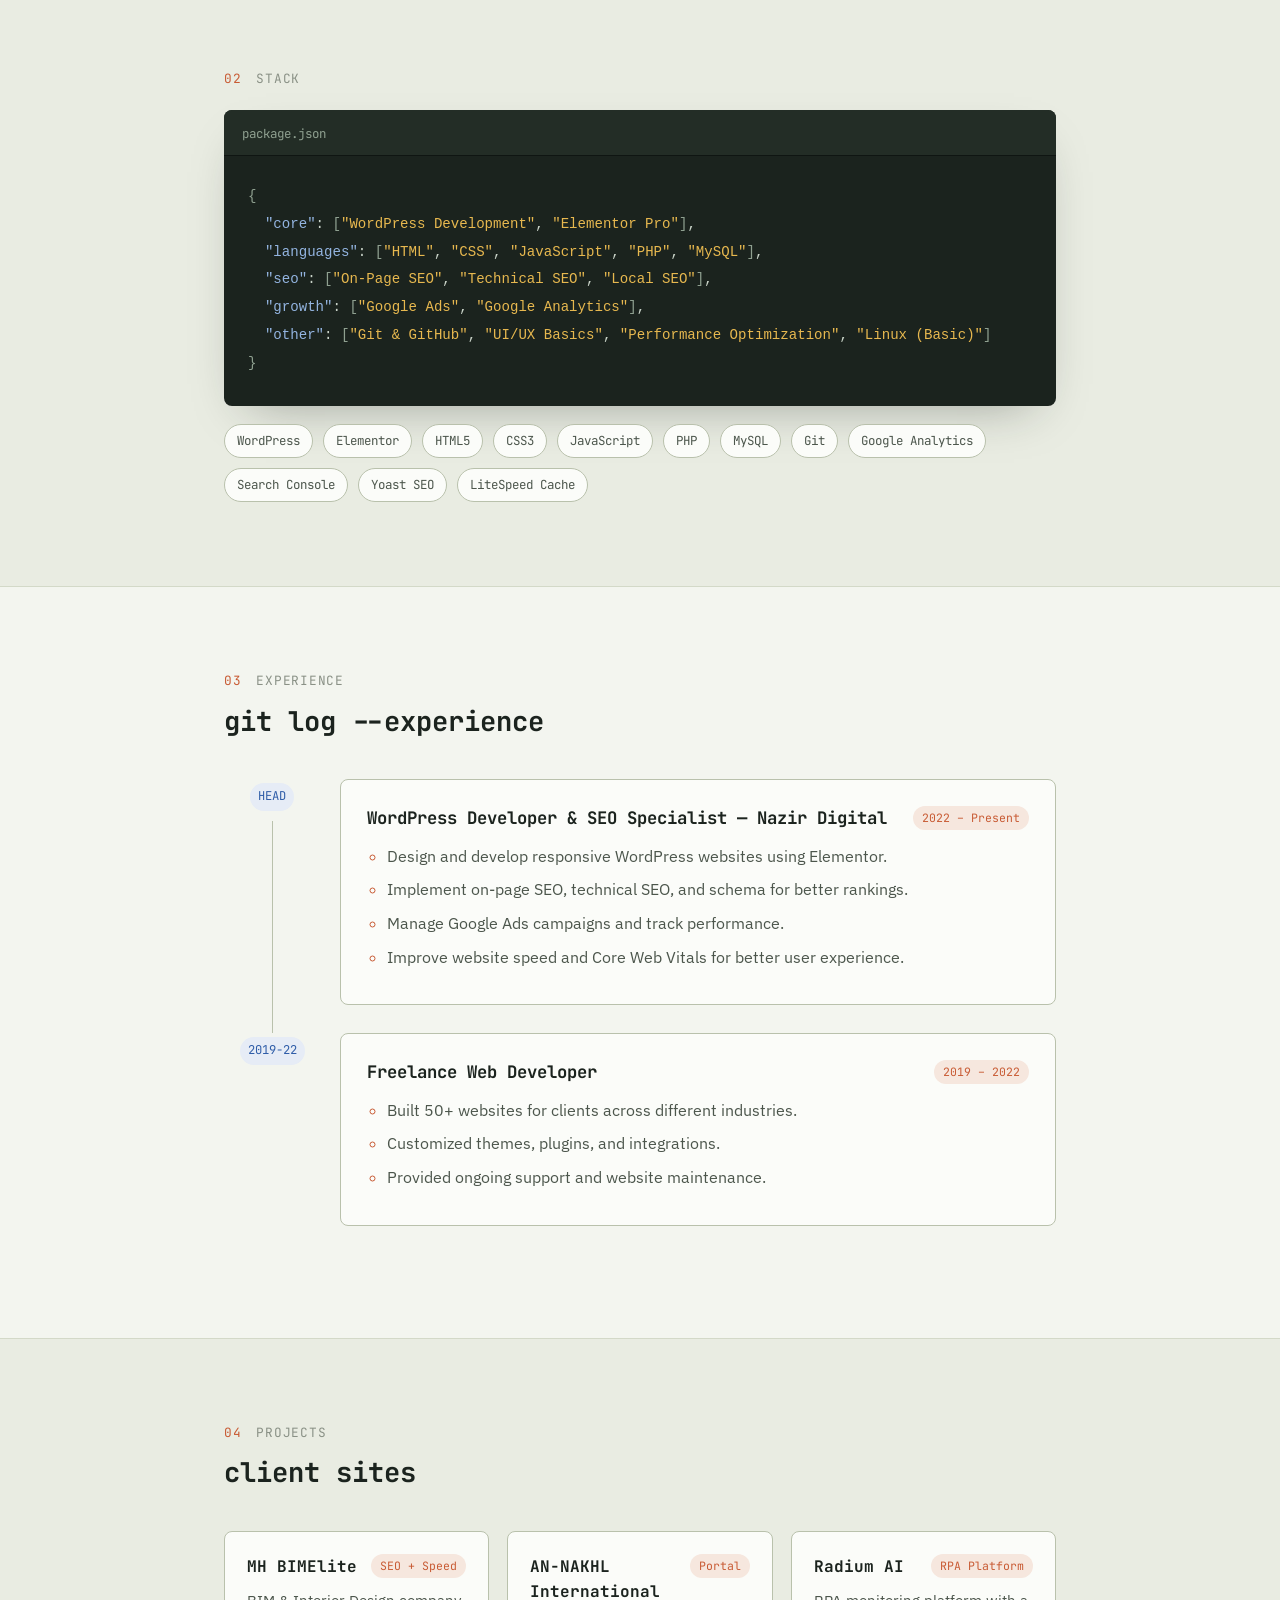
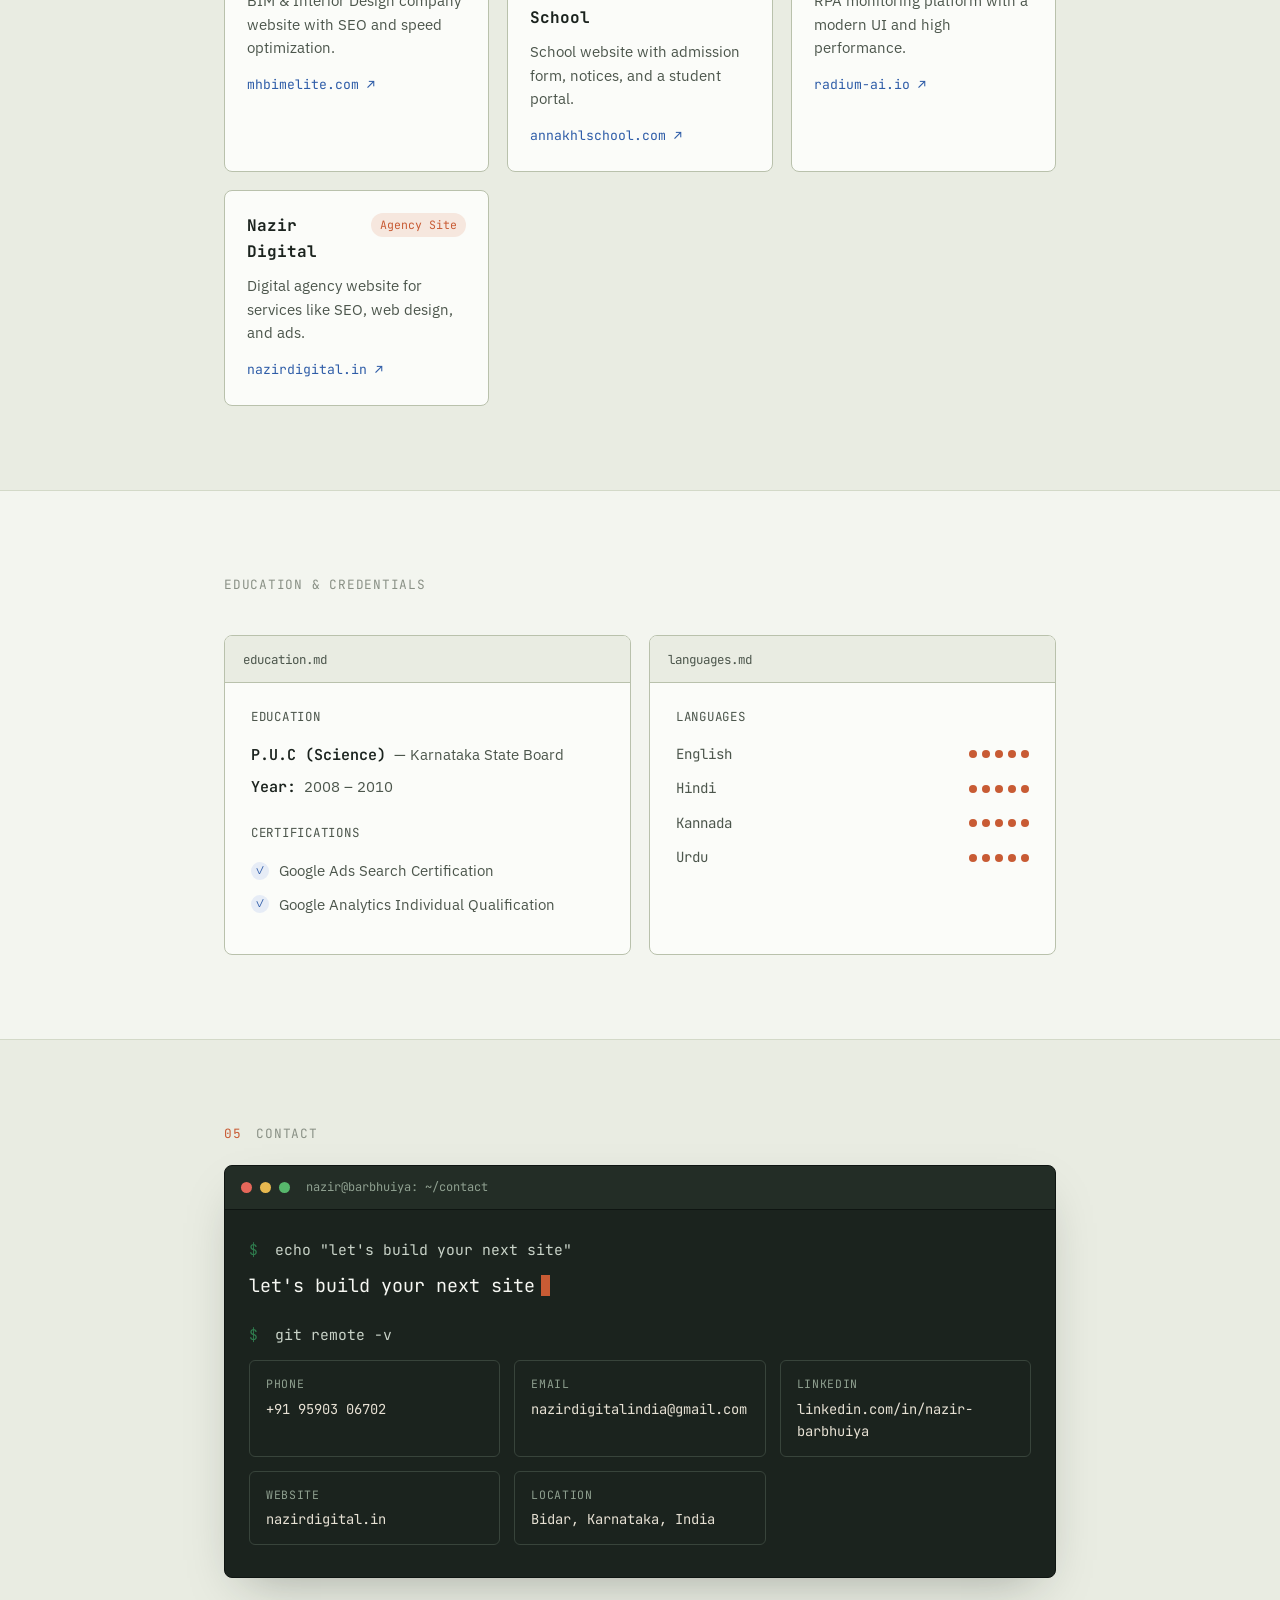
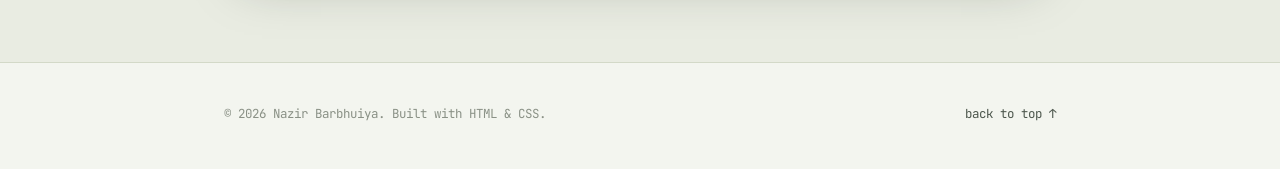
==== commit 56015d11: "Update portfolio link text in index.html" ====
--- a/index.html
+++ b/index.html
@@ -123,7 +123,7 @@
           <p class="line"><span class="prompt">$</span> ls socials/</p>
           <p class="line hero__links">
             <a href="https://www.linkedin.com/in/nazir-barbhuiya" target="_blank" rel="noopener">linkedin</a>
-            <a href="https://nazirdigital.in" target="_blank" rel="noopener">https://nazir-barbhuiya.github.io/portfolio/</a>
+            <a href="https://nazirdigital.in" target="_blank" rel="noopener">Portfolio/</a>
             <a href="mailto:nazir.digitals@gmail.com">email</a>
             <a href="tel:+919590306702">call</a>
           </p>
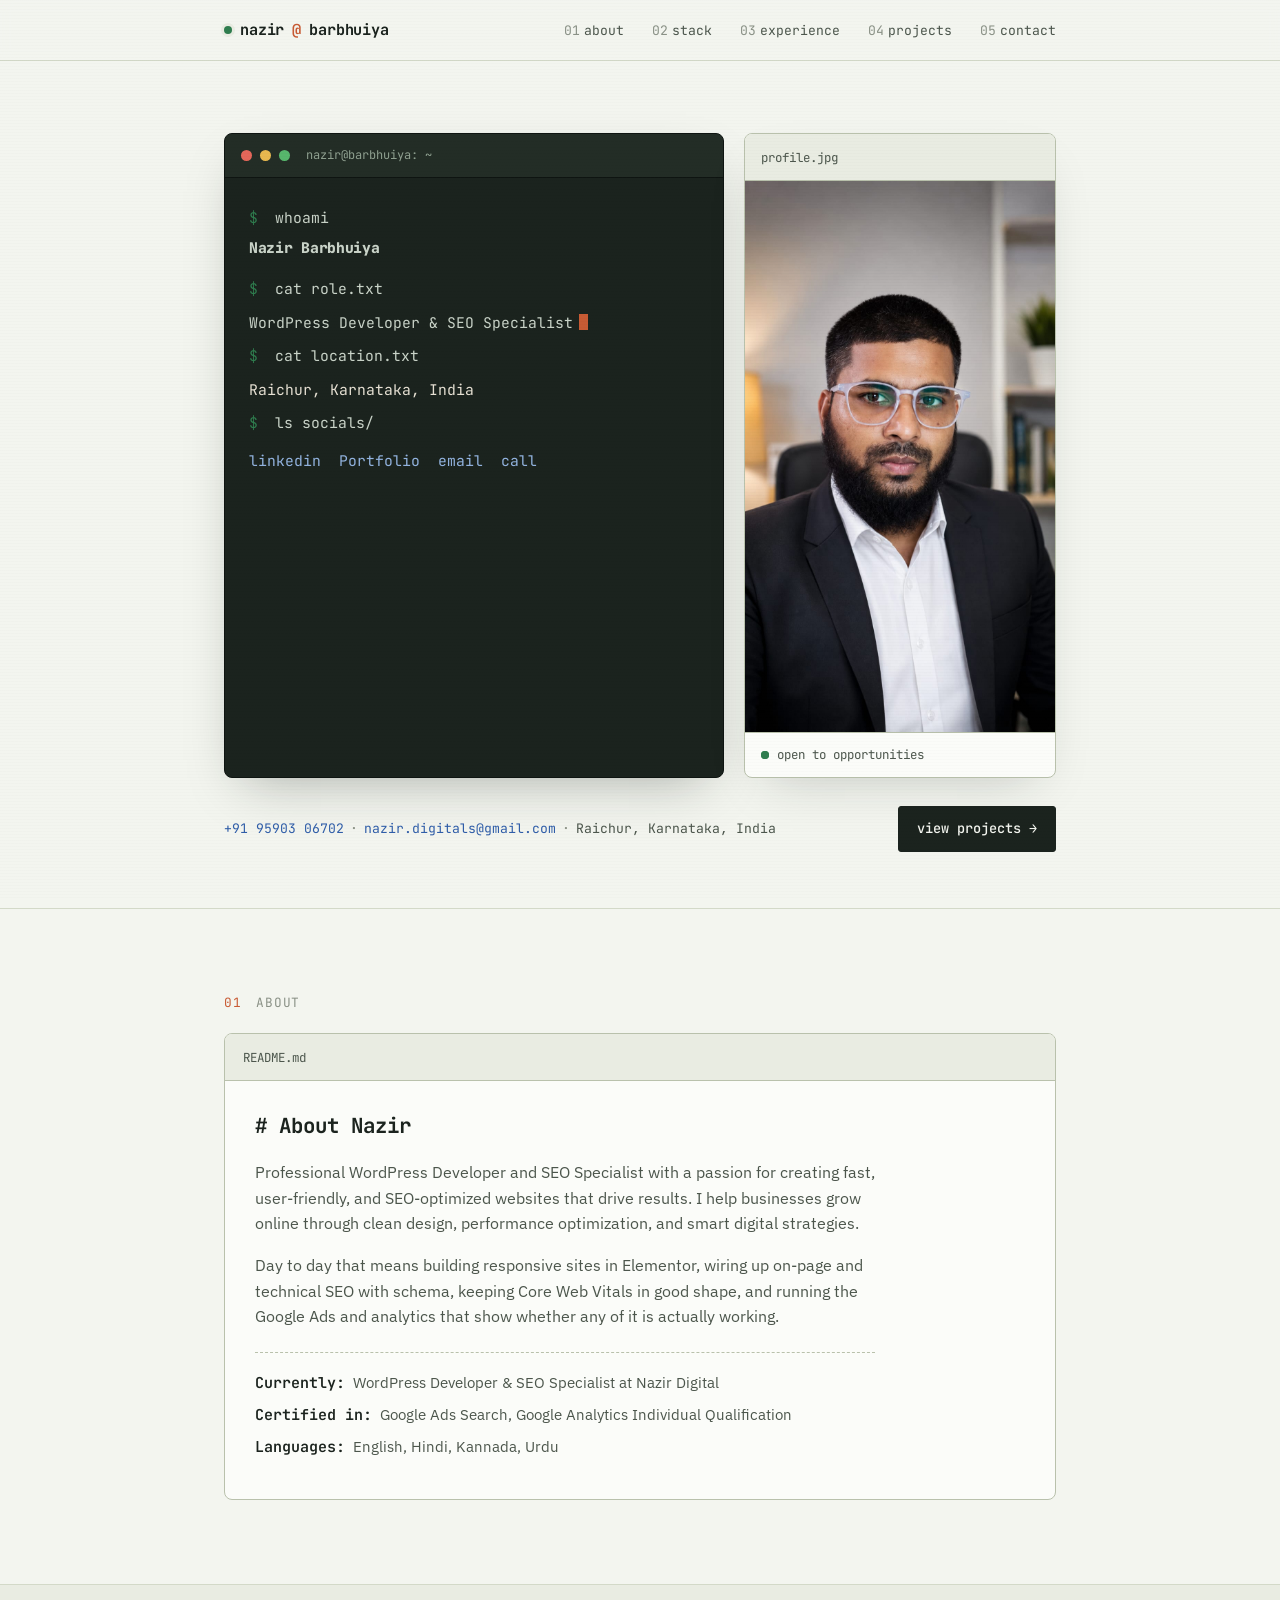
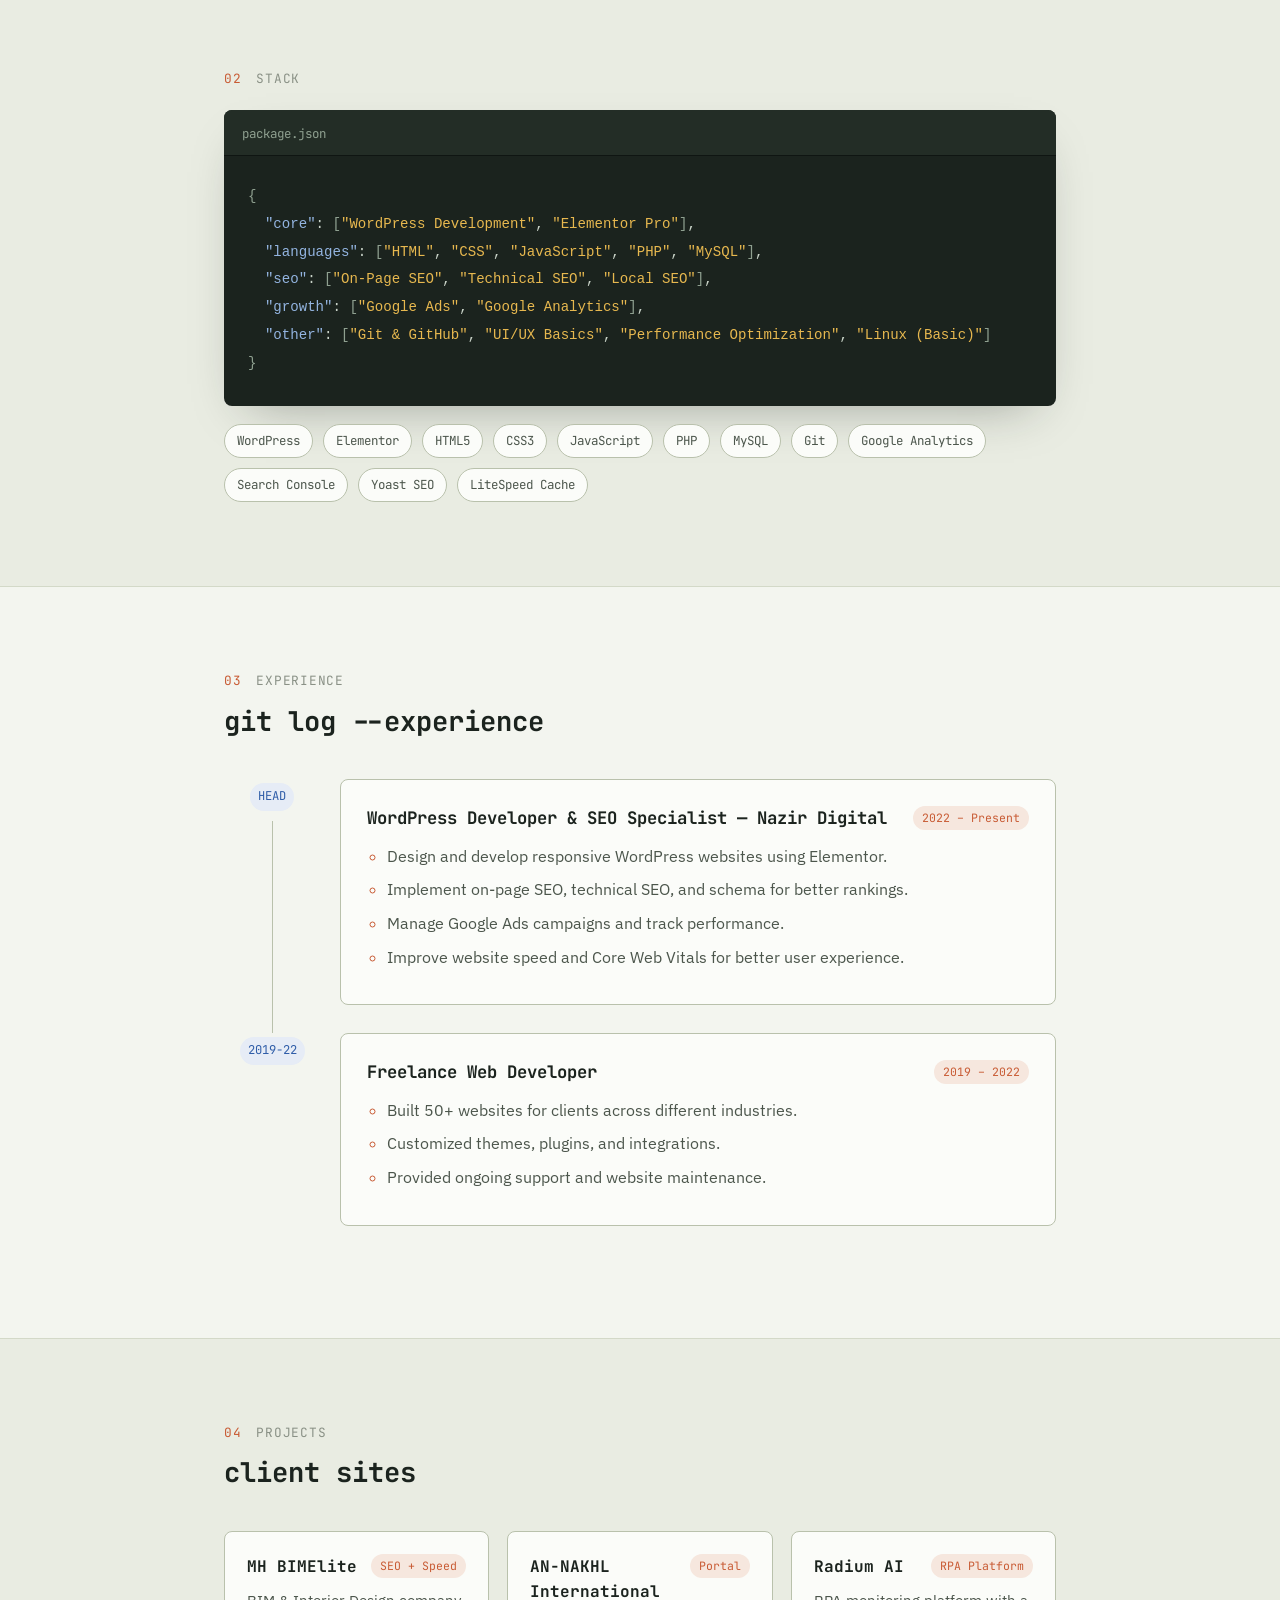
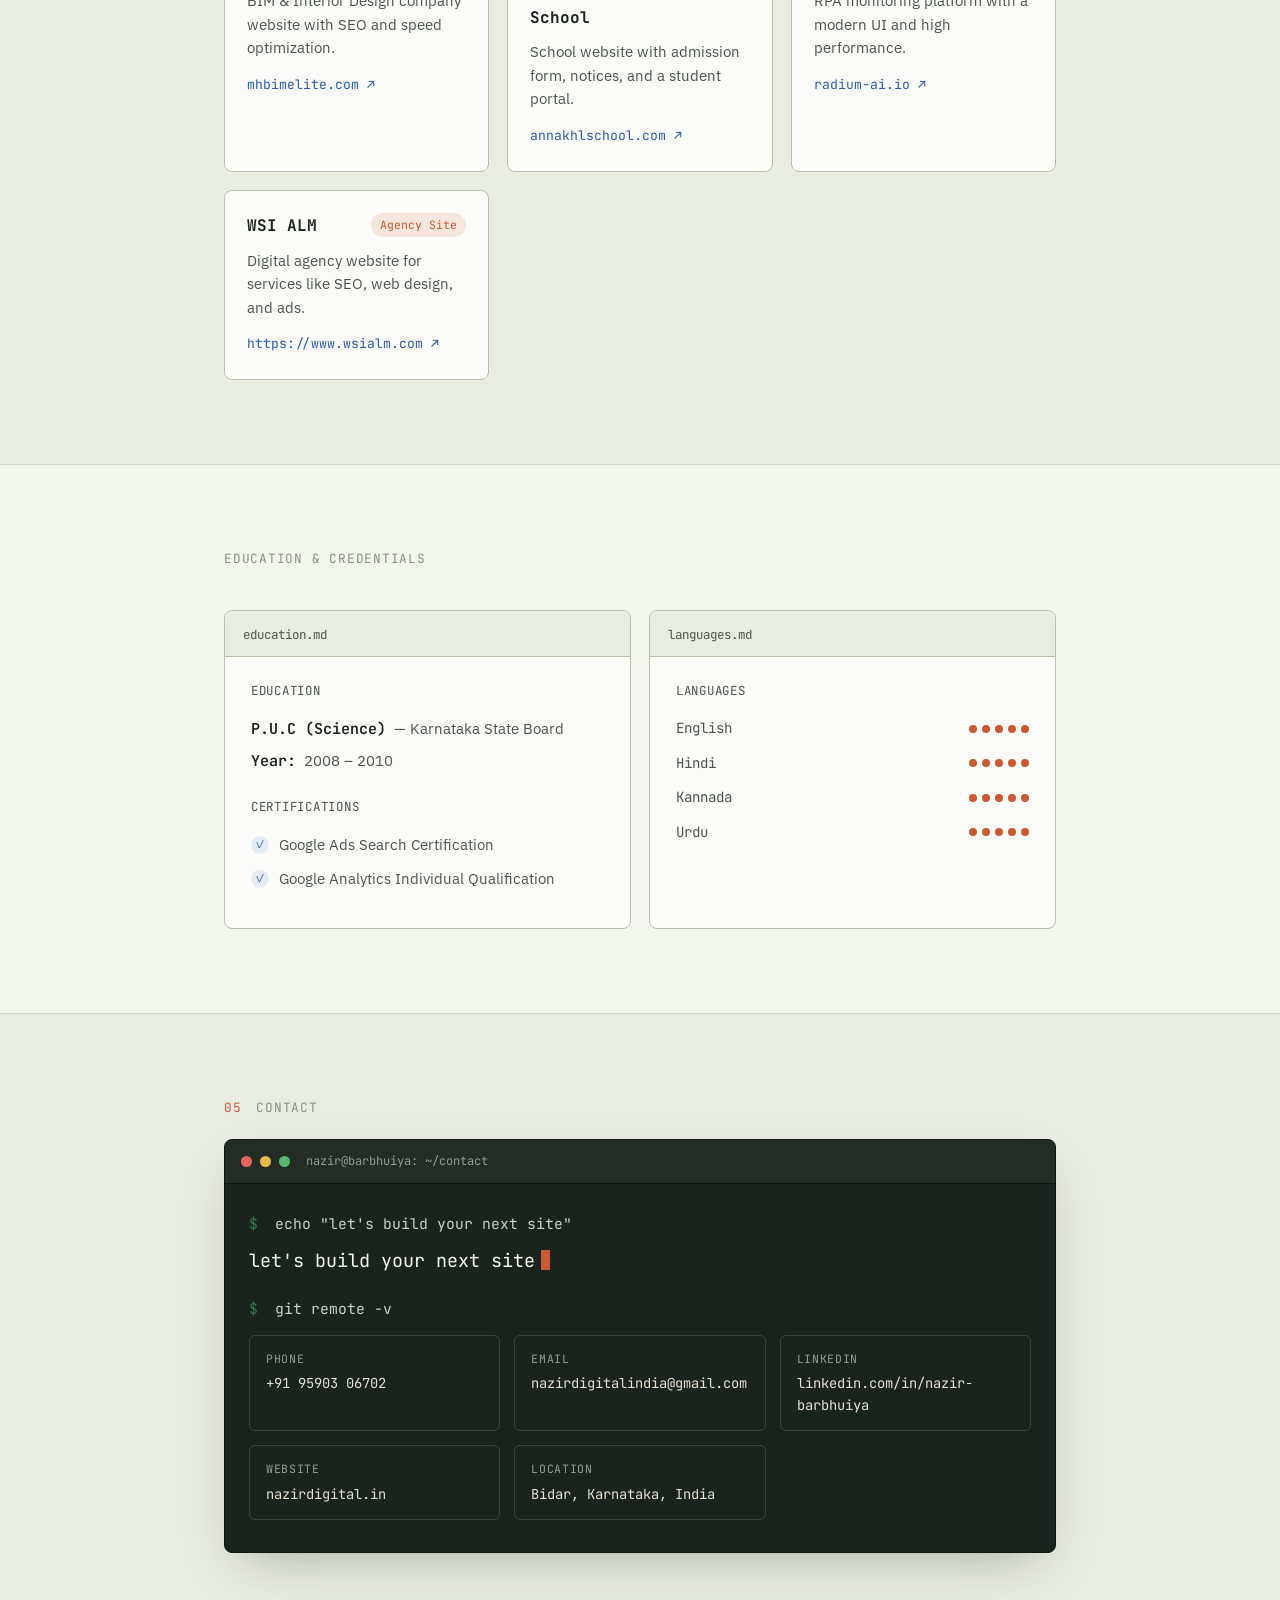
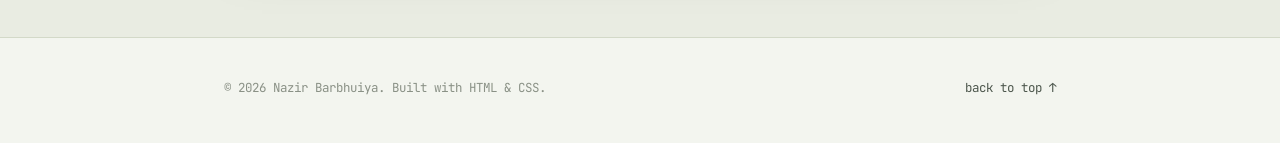
==== commit 1b4ae9ce: "Update index.html" ====
--- a/index.html
+++ b/index.html
@@ -119,11 +119,11 @@
           <p class="line hero__role"><span class="prompt">$</span> cat role.txt</p>
           <p class="line hero__tagline">WordPress Developer &amp; SEO Specialist<span class="cursor" aria-hidden="true"></span></p>
           <p class="line"><span class="prompt">$</span> cat location.txt</p>
-          <p class="line hero__location">Bidar, Karnataka, India</p>
+          <p class="line hero__location">Raichur, Karnataka, India</p>
           <p class="line"><span class="prompt">$</span> ls socials/</p>
           <p class="line hero__links">
             <a href="https://www.linkedin.com/in/nazir-barbhuiya" target="_blank" rel="noopener">linkedin</a>
-            <a href="https://nazirdigital.in" target="_blank" rel="noopener">Portfolio/</a>
+            <a href="https://nazirdigital.in" target="_blank" rel="noopener">Portfolio</a>
             <a href="mailto:nazir.digitals@gmail.com">email</a>
             <a href="tel:+919590306702">call</a>
           </p>
@@ -318,12 +318,12 @@
 
         <div class="proj-card">
           <div class="proj-card__head">
-            <h3 class="proj-card__title">Nazir Digital</h3>
+            <h3 class="proj-card__title">WSI ALM</h3>
             <span class="tag">Agency Site</span>
           </div>
           <p class="proj-card__msg">Digital agency website for services like SEO, web design, and ads.</p>
           <div class="commit__links">
-            <a href="https://nazirdigital.in" target="_blank" rel="noopener">nazirdigital.in ↗</a>
+            <a href="https://www.wsialm.com" target="_blank" rel="noopener">https://www.wsialm.com ↗</a>
           </div>
         </div>
 
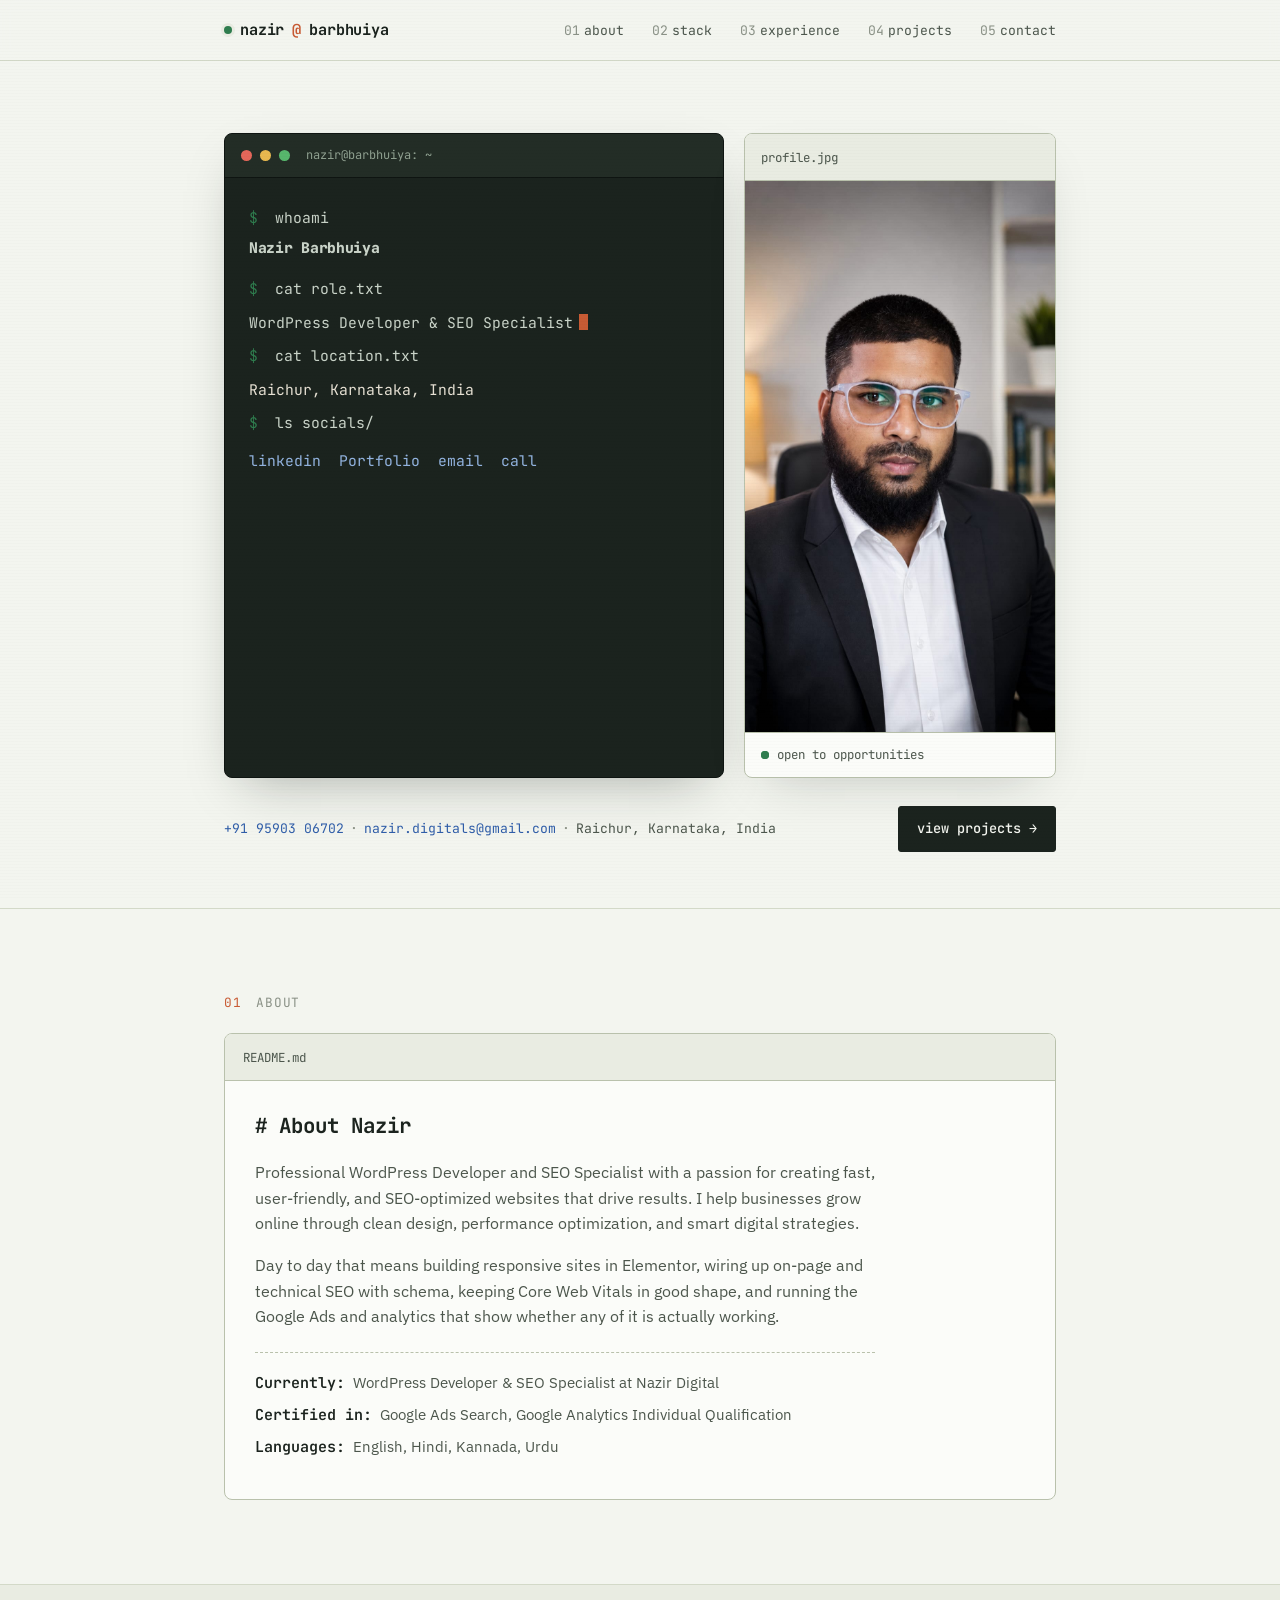
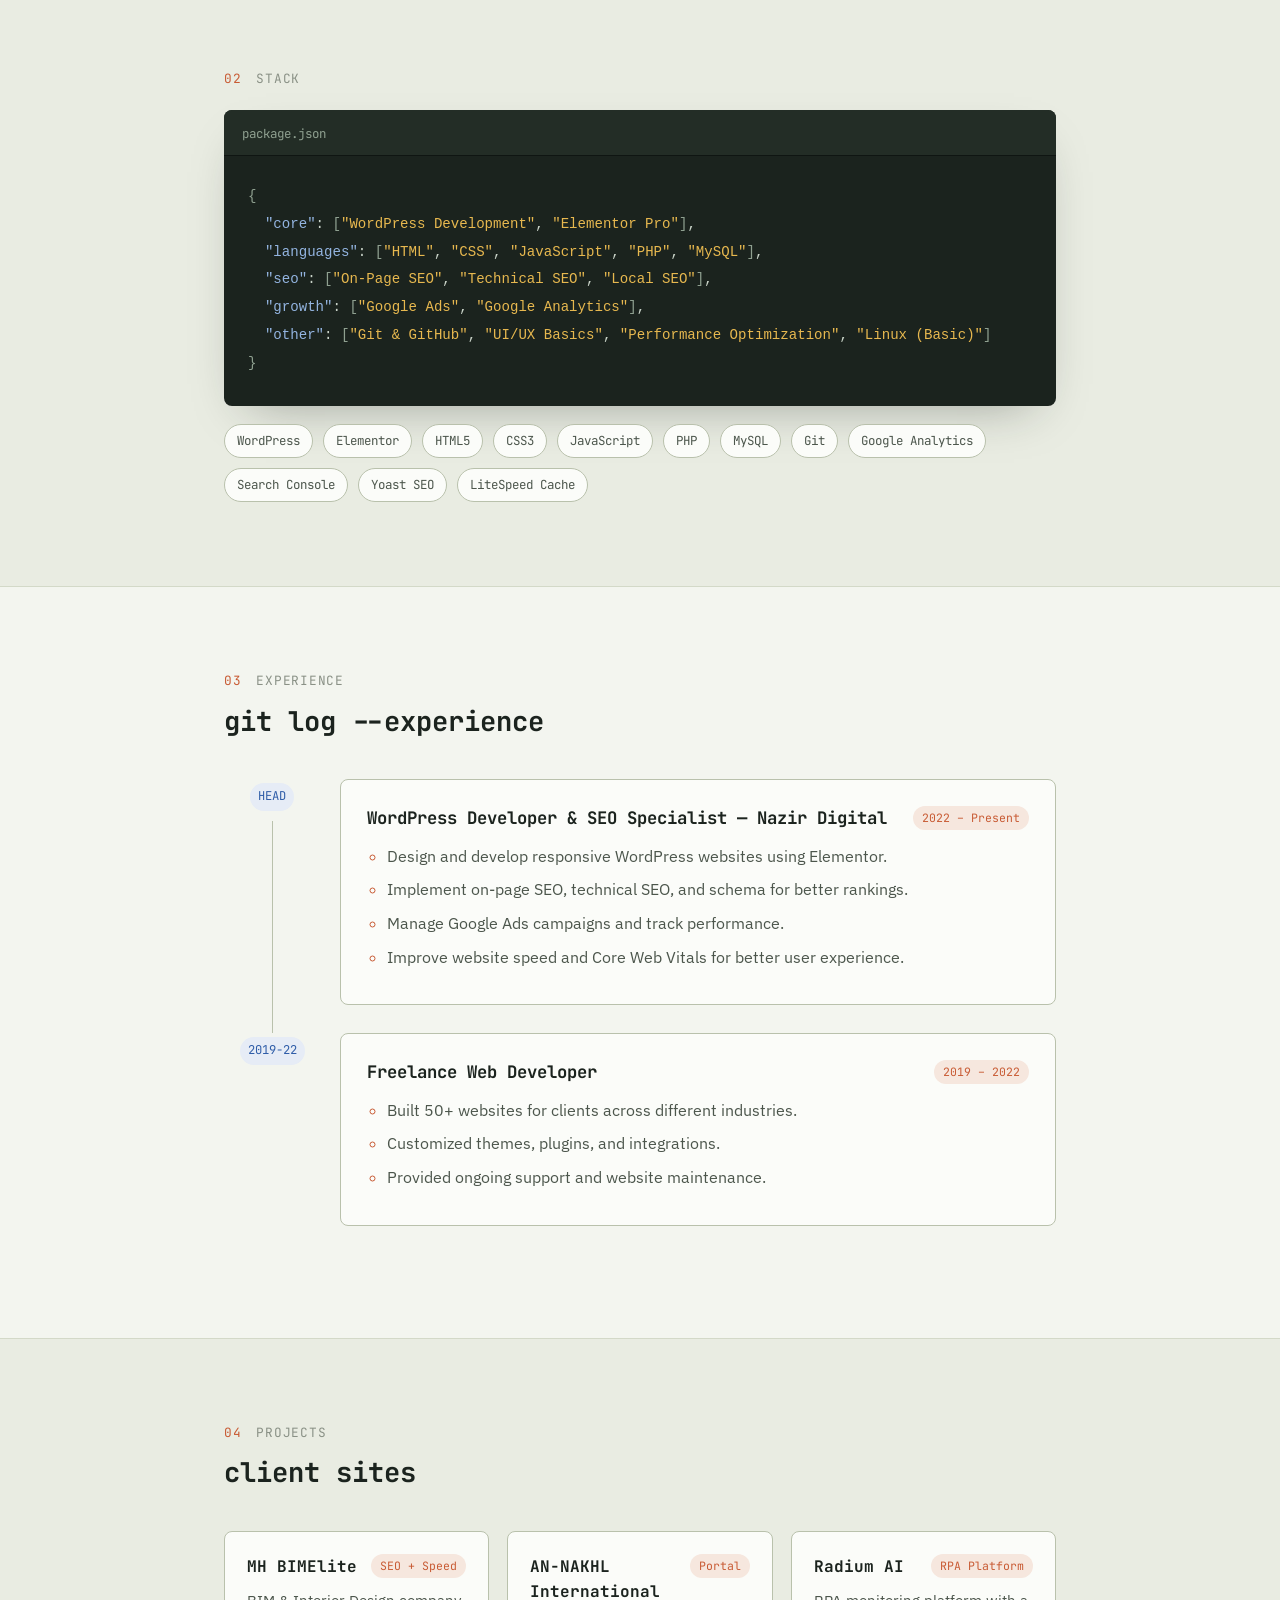
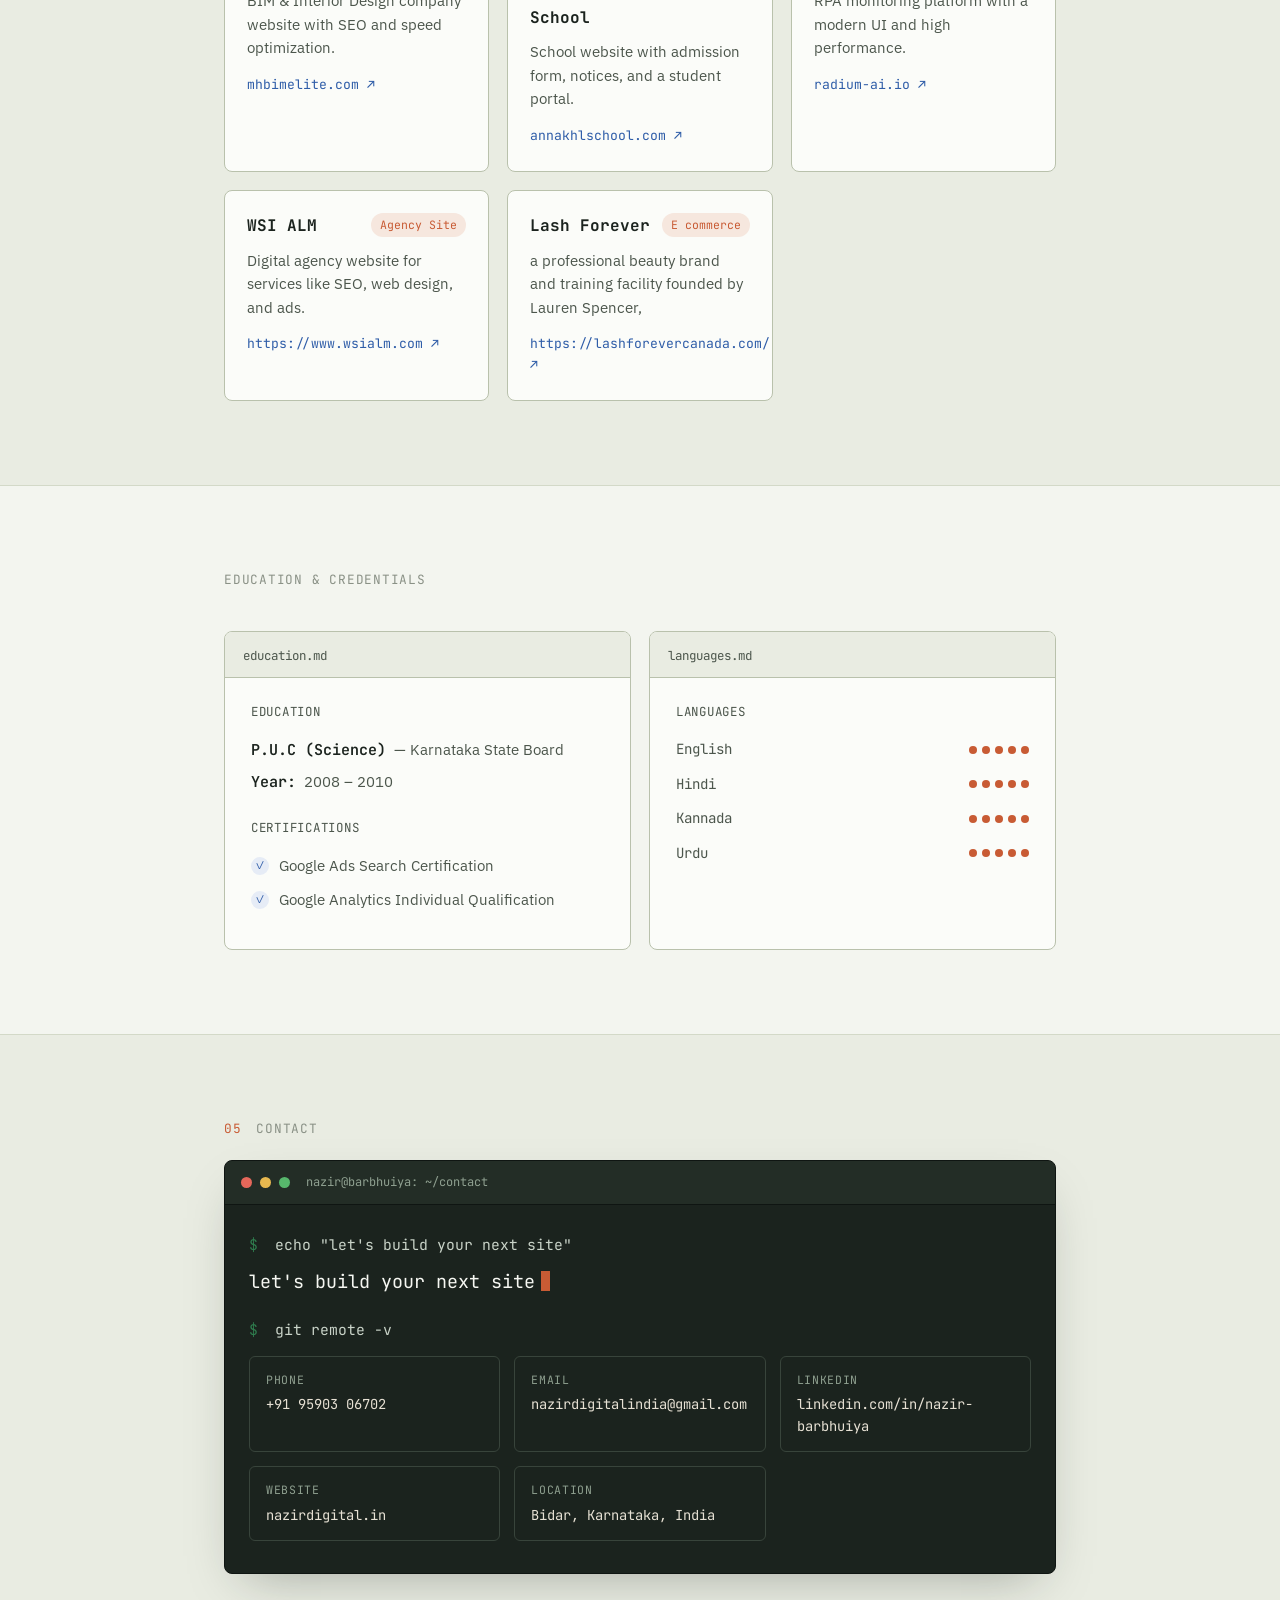
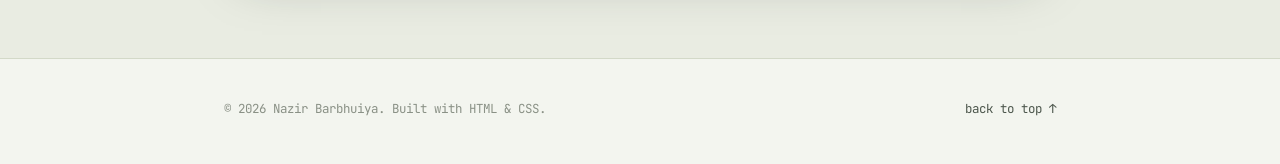
==== commit 0b951e8f: "Update index.html" ====
--- a/index.html
+++ b/index.html
@@ -327,6 +327,19 @@
           </div>
         </div>
 
+
+        <div class="proj-card">
+          <div class="proj-card__head">
+            <h3 class="proj-card__title">Lash Forever</h3>
+            <span class="tag">E commerce</span>
+          </div>
+          <p class="proj-card__msg">a professional beauty brand and training facility founded by Lauren Spencer, </p>
+          <div class="commit__links">
+            <a href="https://www.wsialm.com" target="_blank" rel="noopener">https://lashforevercanada.com/ ↗</a>
+          </div>
+        </div>
+        
+
       </div>
     </div>
   </section>
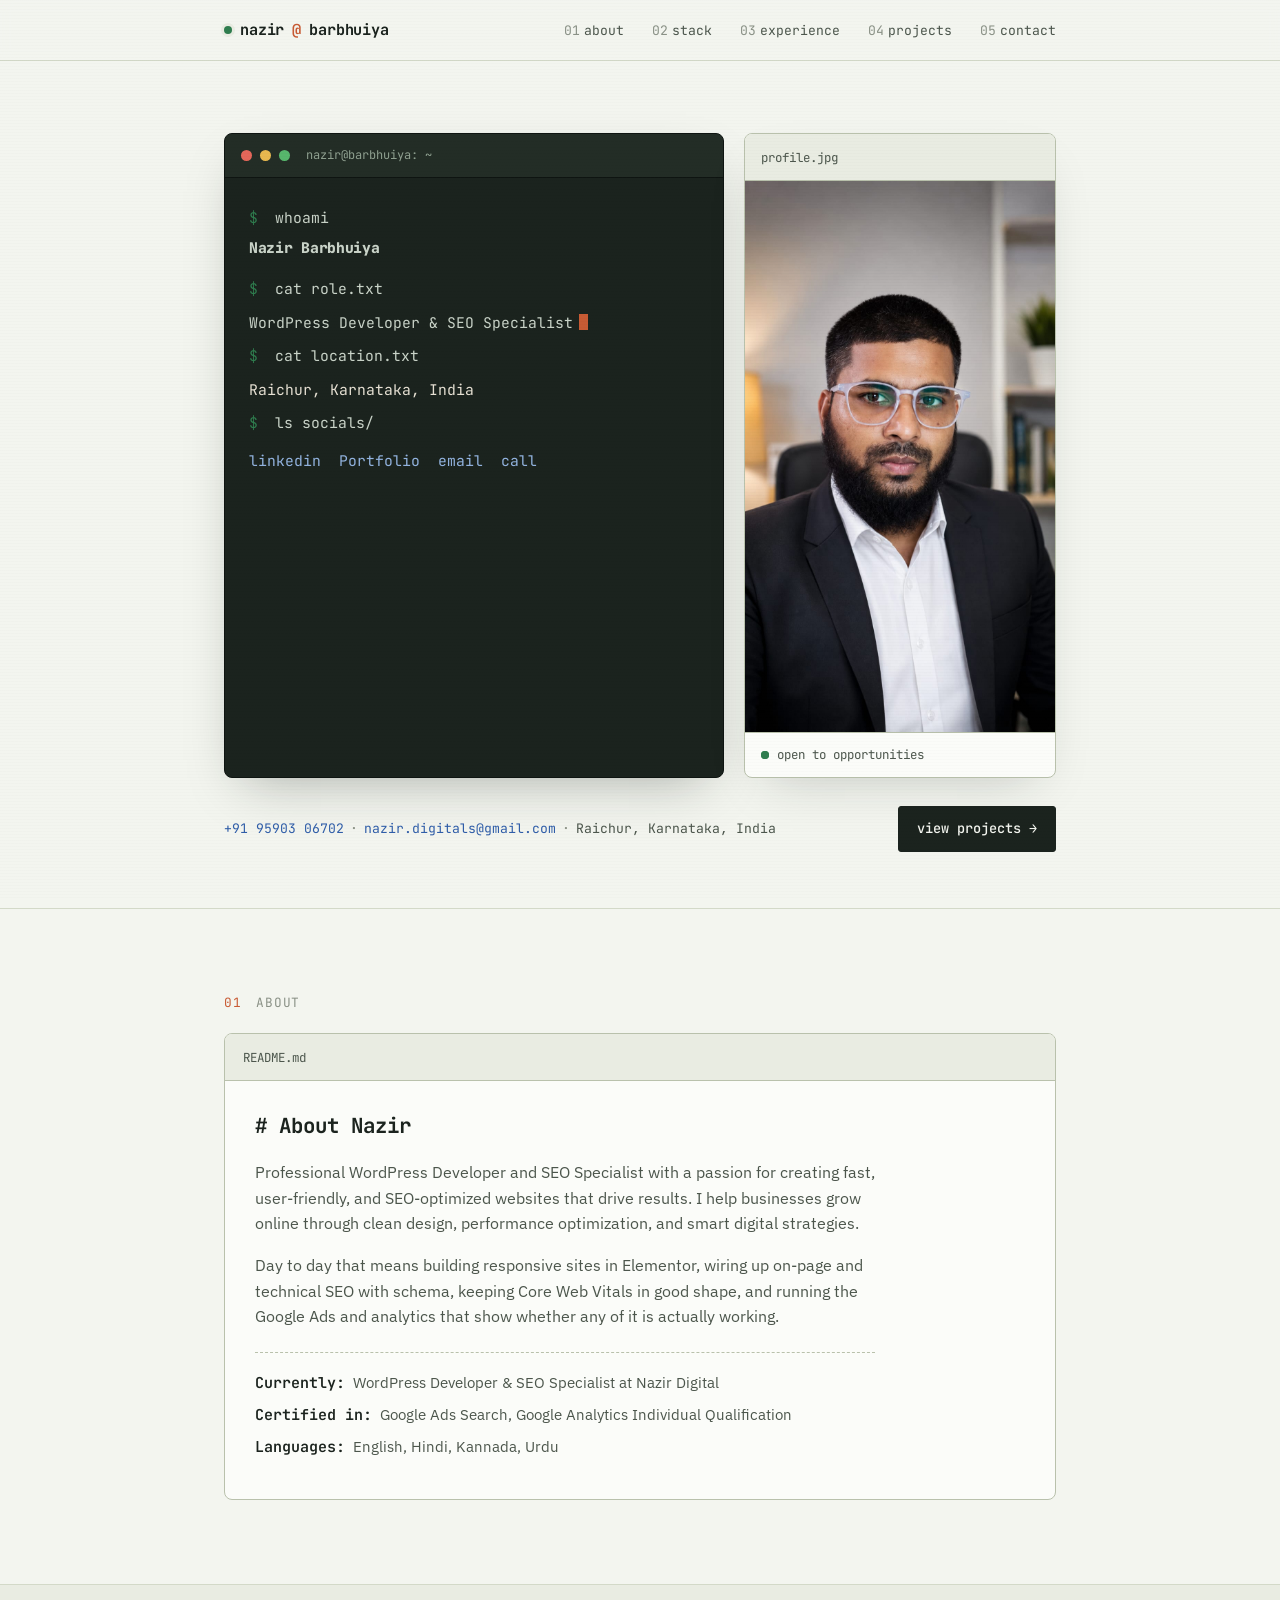
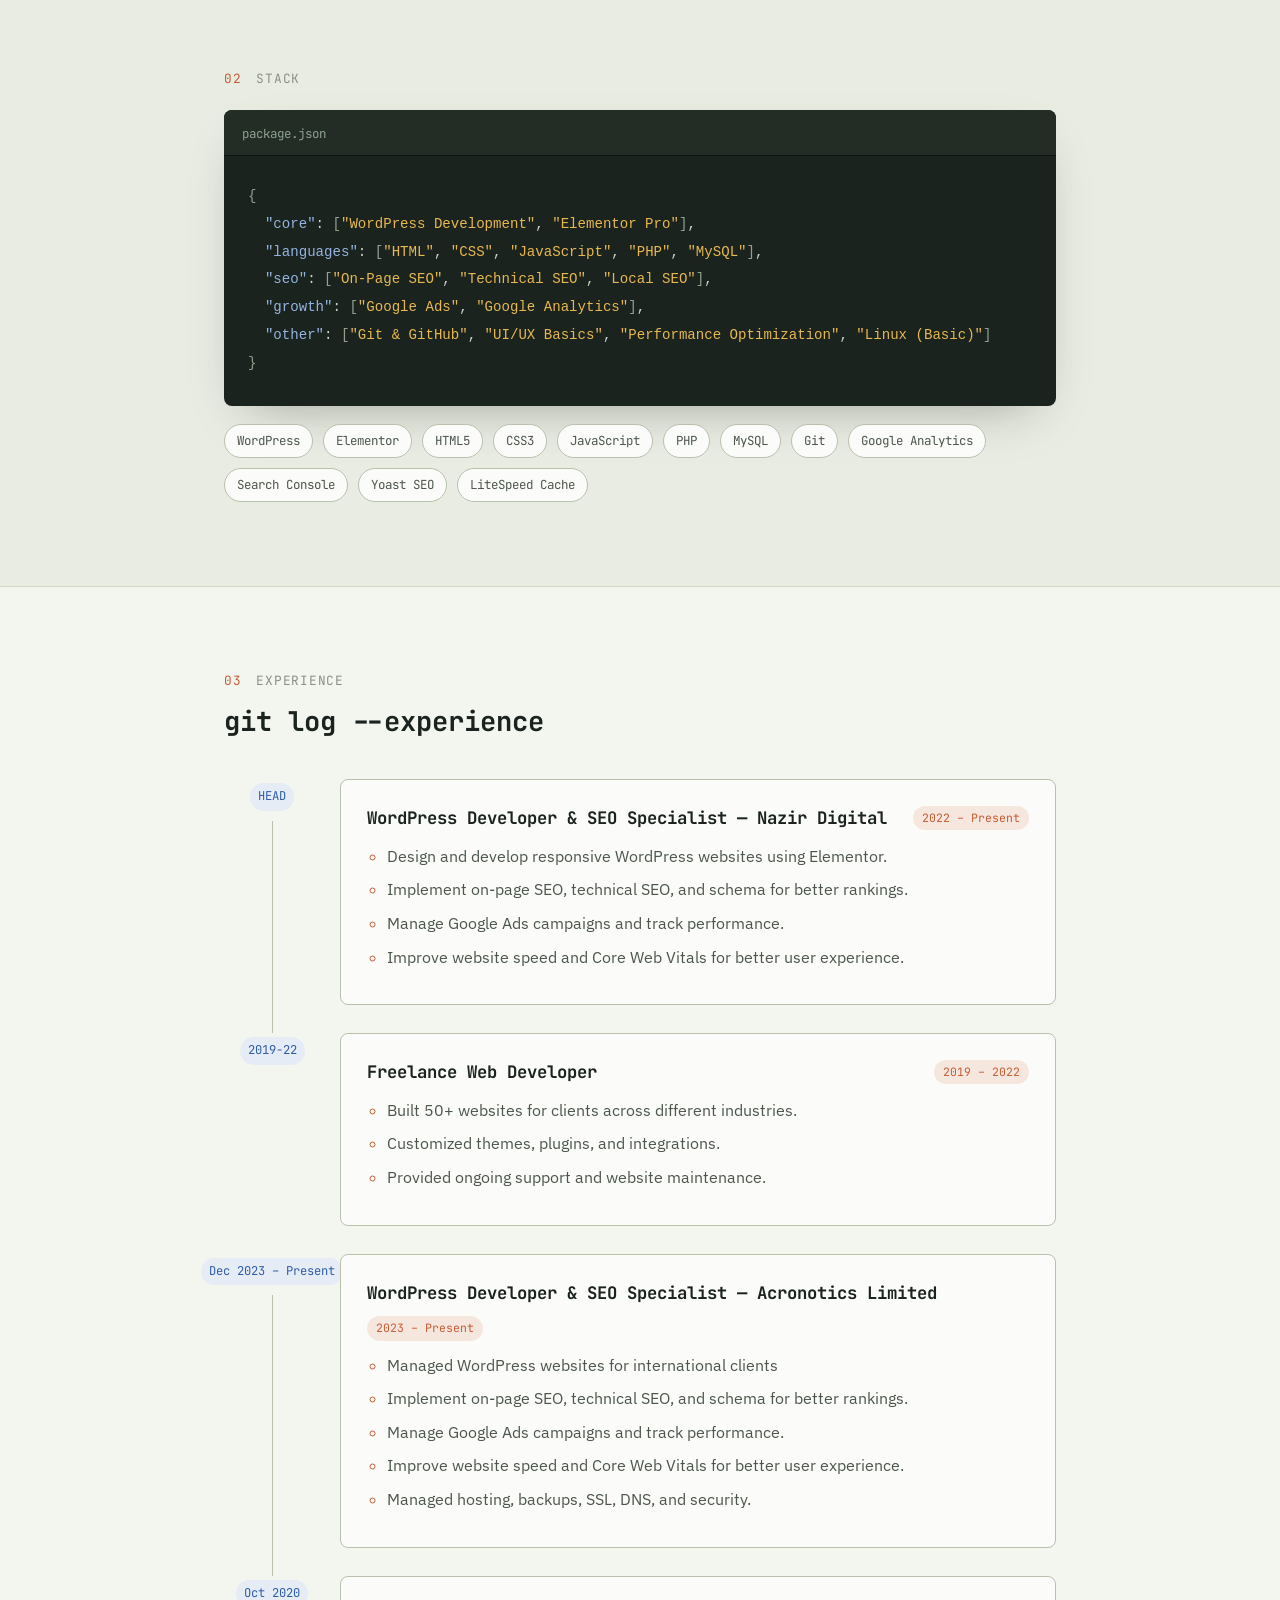
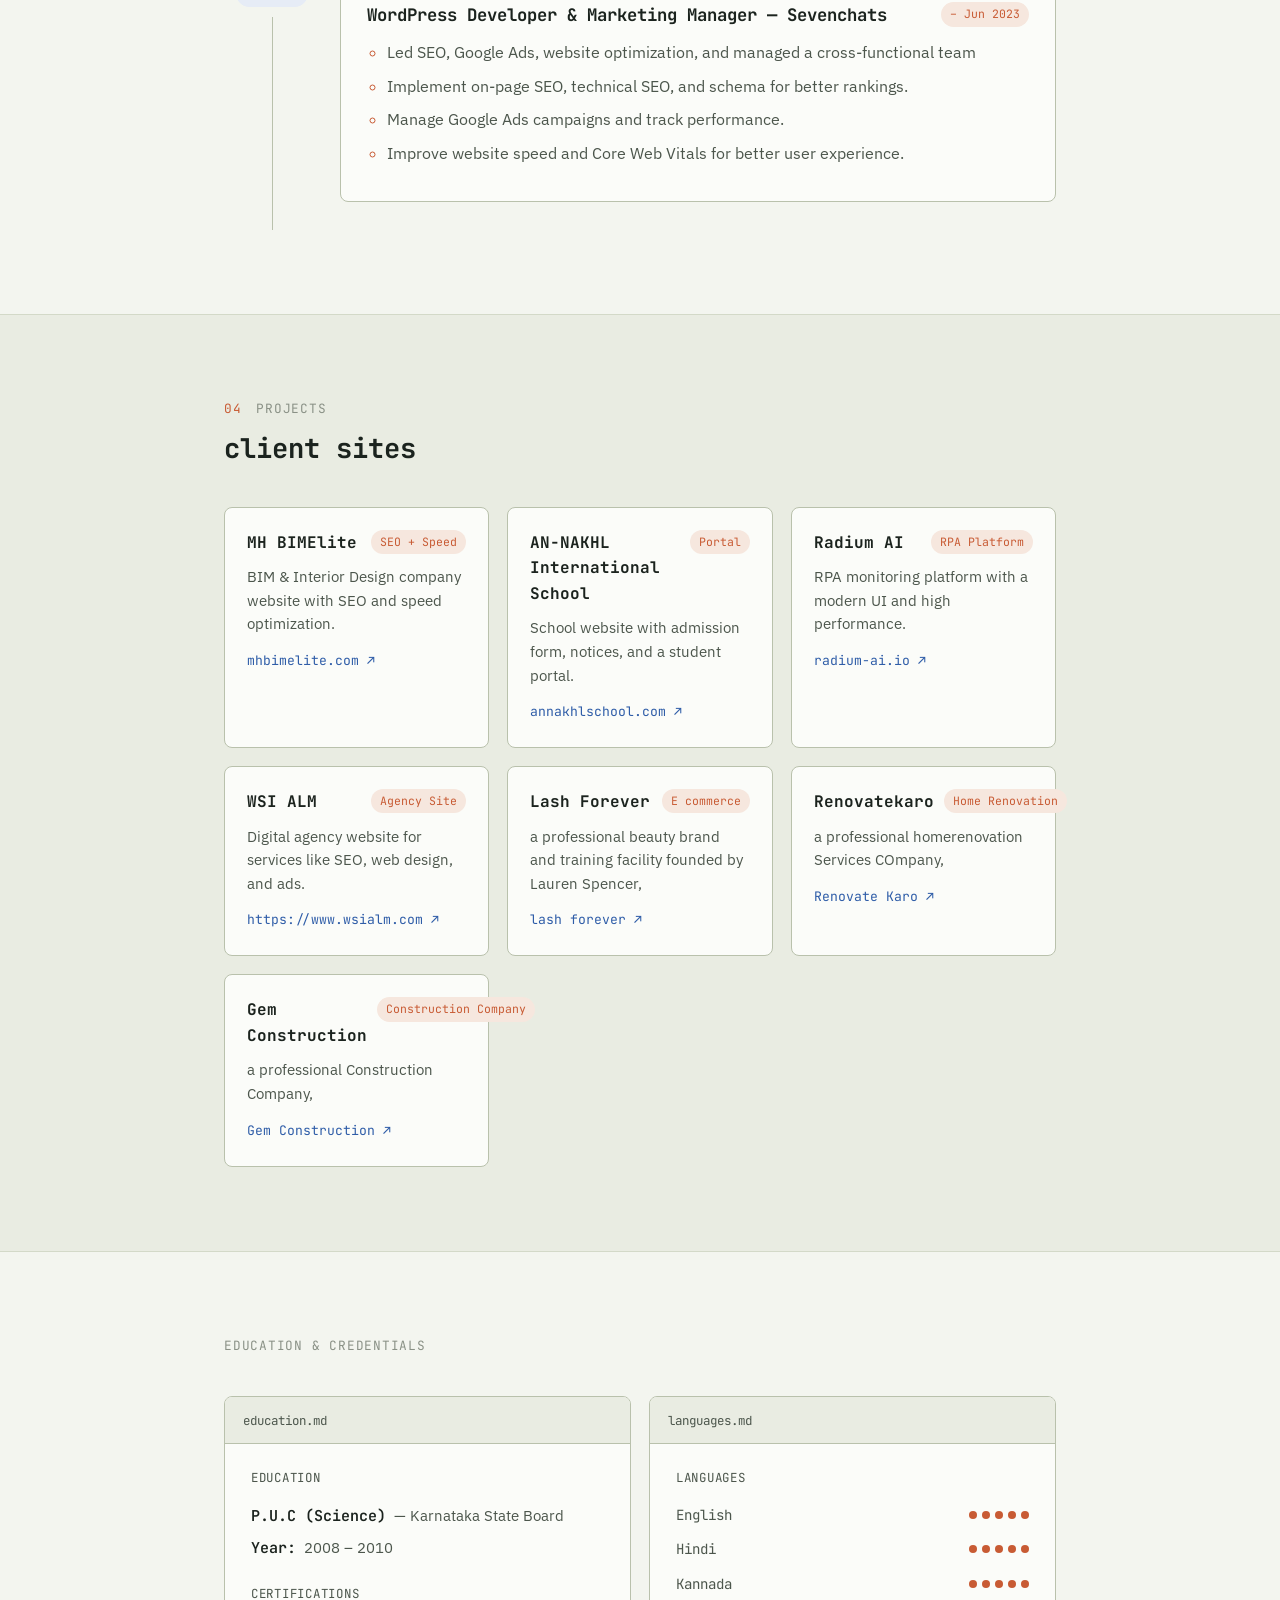
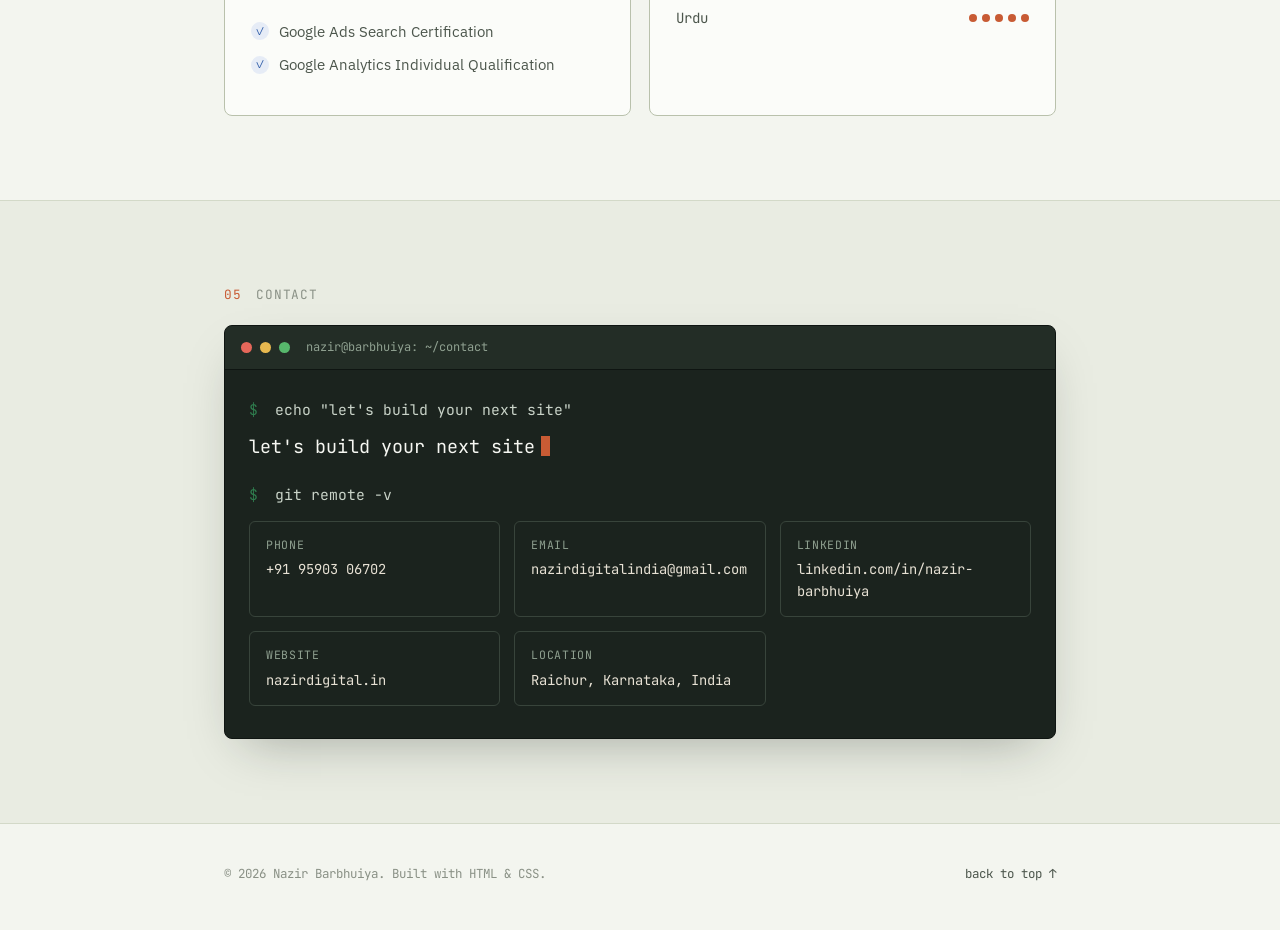
==== commit b91ae8c2: "Update index.html" ====
--- a/index.html
+++ b/index.html
@@ -271,6 +271,56 @@
           </div>
         </li>
 
+
+
+<li class="commit">
+          <div class="commit__rail">
+            <span class="commit__hash">Dec 2023 – Present</span>
+            <span class="commit__line" aria-hidden="true"></span>
+          </div>
+          <div class="commit__card">
+            <div class="commit__head">
+              <h3 class="commit__title">WordPress Developer &amp; SEO Specialist — Acronotics Limited</h3>
+              <div class="commit__tags">
+                <span class="tag">2023 – Present</span>
+              </div>
+            </div>
+            <ul class="commit__points">
+              <li>Managed WordPress websites for international clients</li>
+              <li>Implement on-page SEO, technical SEO, and schema for better rankings.</li>
+              <li>Manage Google Ads campaigns and track performance.</li>
+              <li>Improve website speed and Core Web Vitals for better user experience.</li>
+              <li>Managed hosting, backups, SSL, DNS, and security.</li>
+            </ul>
+          </div>
+        </li>
+
+
+
+<li class="commit">
+          <div class="commit__rail">
+            <span class="commit__hash">Oct 2020</span>
+            <span class="commit__line" aria-hidden="true"></span>
+          </div>
+          <div class="commit__card">
+            <div class="commit__head">
+              <h3 class="commit__title">WordPress Developer &amp; Marketing Manager — Sevenchats</h3>
+              <div class="commit__tags">
+                <span class="tag"> – Jun 2023 </span>
+              </div>
+            </div>
+            <ul class="commit__points">
+              <li>Led SEO, Google Ads, website optimization, and managed a cross-functional team</li>
+              <li>Implement on-page SEO, technical SEO, and schema for better rankings.</li>
+              <li>Manage Google Ads campaigns and track performance.</li>
+              <li>Improve website speed and Core Web Vitals for better user experience.</li>
+             
+            </ul>
+          </div>
+        </li>
+        
+        
+
       </ol>
     </div>
   </section>
@@ -335,7 +385,30 @@
           </div>
           <p class="proj-card__msg">a professional beauty brand and training facility founded by Lauren Spencer, </p>
           <div class="commit__links">
-            <a href="https://www.wsialm.com" target="_blank" rel="noopener">https://lashforevercanada.com/ ↗</a>
+            <a href="https://lashforevercanada.com" target="_blank" rel="noopener">lash forever ↗</a>
+          </div>
+        </div>
+
+        <div class="proj-card">
+          <div class="proj-card__head">
+            <h3 class="proj-card__title">Renovatekaro</h3>
+            <span class="tag">Home Renovation </span>
+          </div>
+          <p class="proj-card__msg">a professional homerenovation Services COmpany, </p>
+          <div class="commit__links">
+            <a href="https://renovatekaro.com" target="_blank" rel="noopener">Renovate Karo ↗</a>
+          </div>
+        </div>
+
+
+         <div class="proj-card">
+          <div class="proj-card__head">
+            <h3 class="proj-card__title">Gem Construction</h3>
+            <span class="tag">Construction Company </span>
+          </div>
+          <p class="proj-card__msg">a professional Construction  Company, </p>
+          <div class="commit__links">
+            <a href="https://gemconstruction.in" target="_blank" rel="noopener">Gem Construction ↗</a>
           </div>
         </div>
         
@@ -419,7 +492,7 @@
             </a>
             <div class="contact__item contact__item--static">
               <span class="contact__label">location</span>
-              <span class="contact__value">Bidar, Karnataka, India</span>
+              <span class="contact__value">Raichur, Karnataka, India</span>
             </div>
           </div>
         </div>
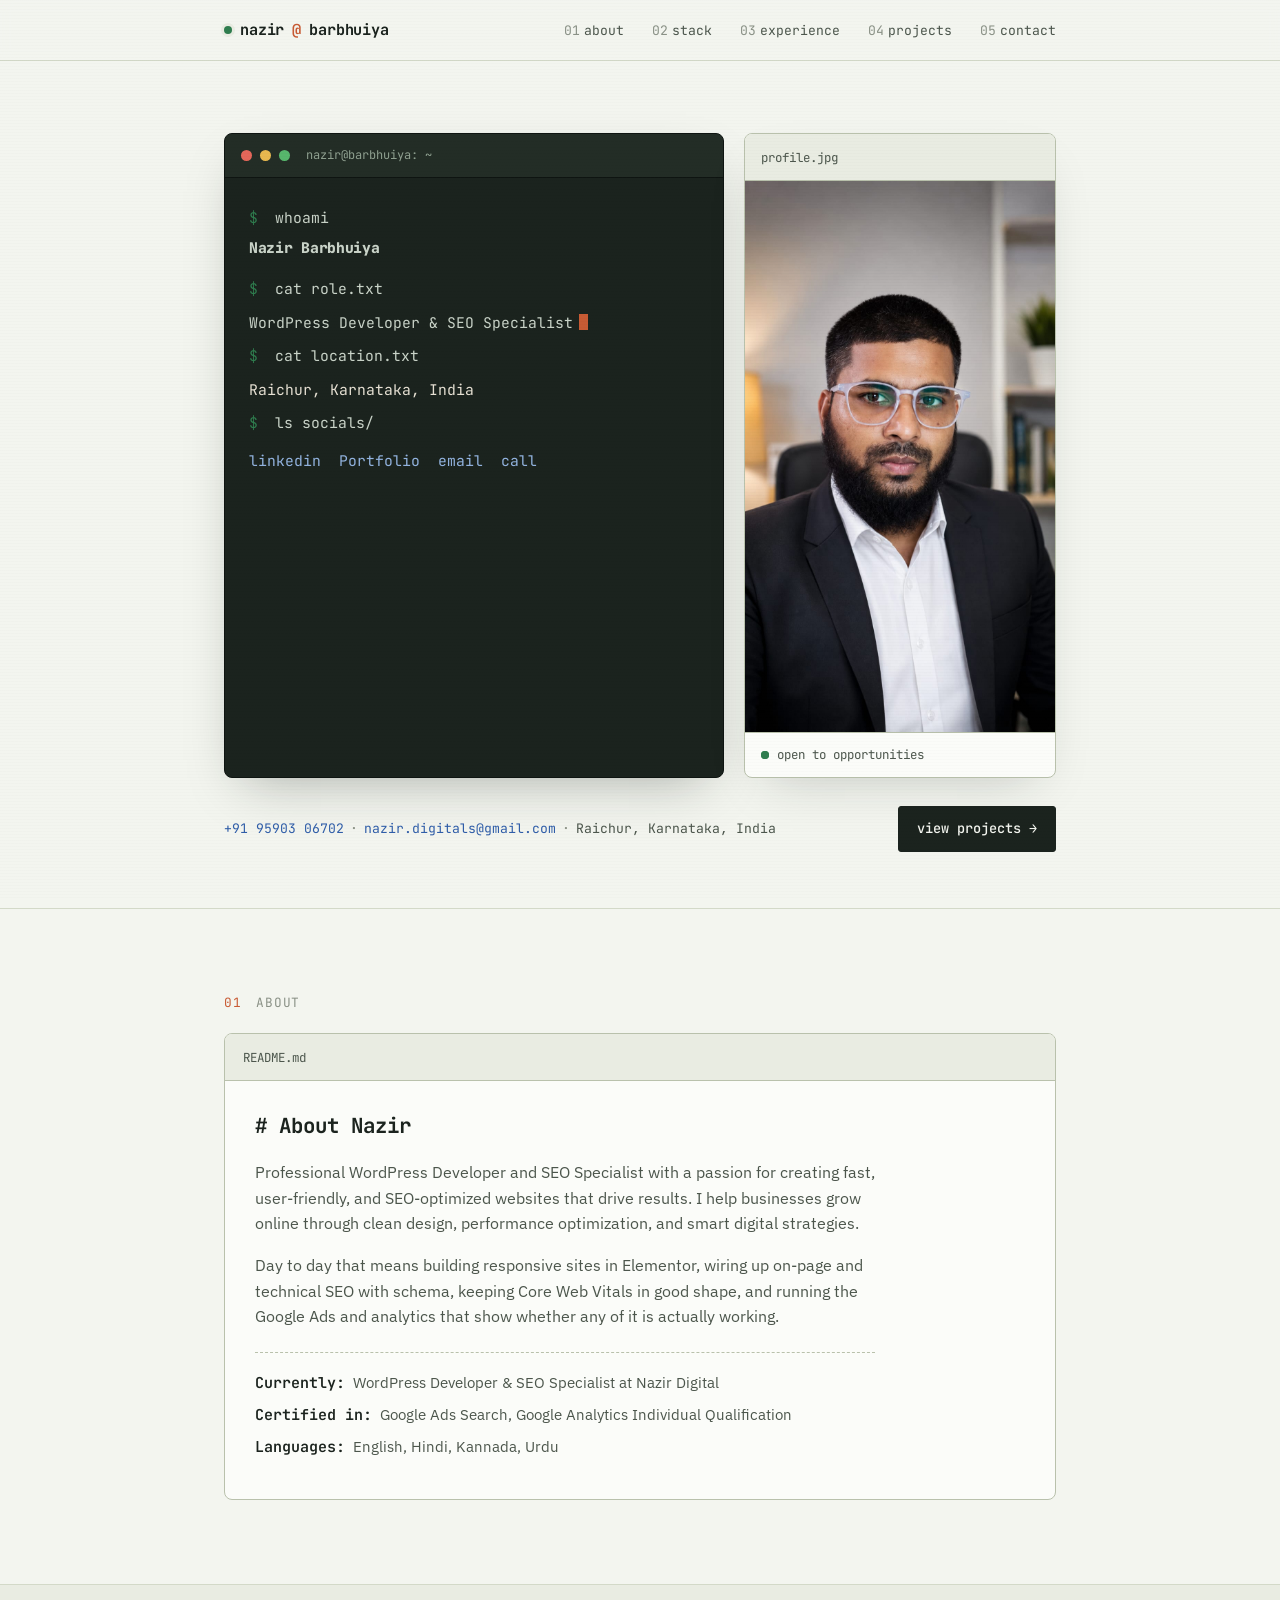
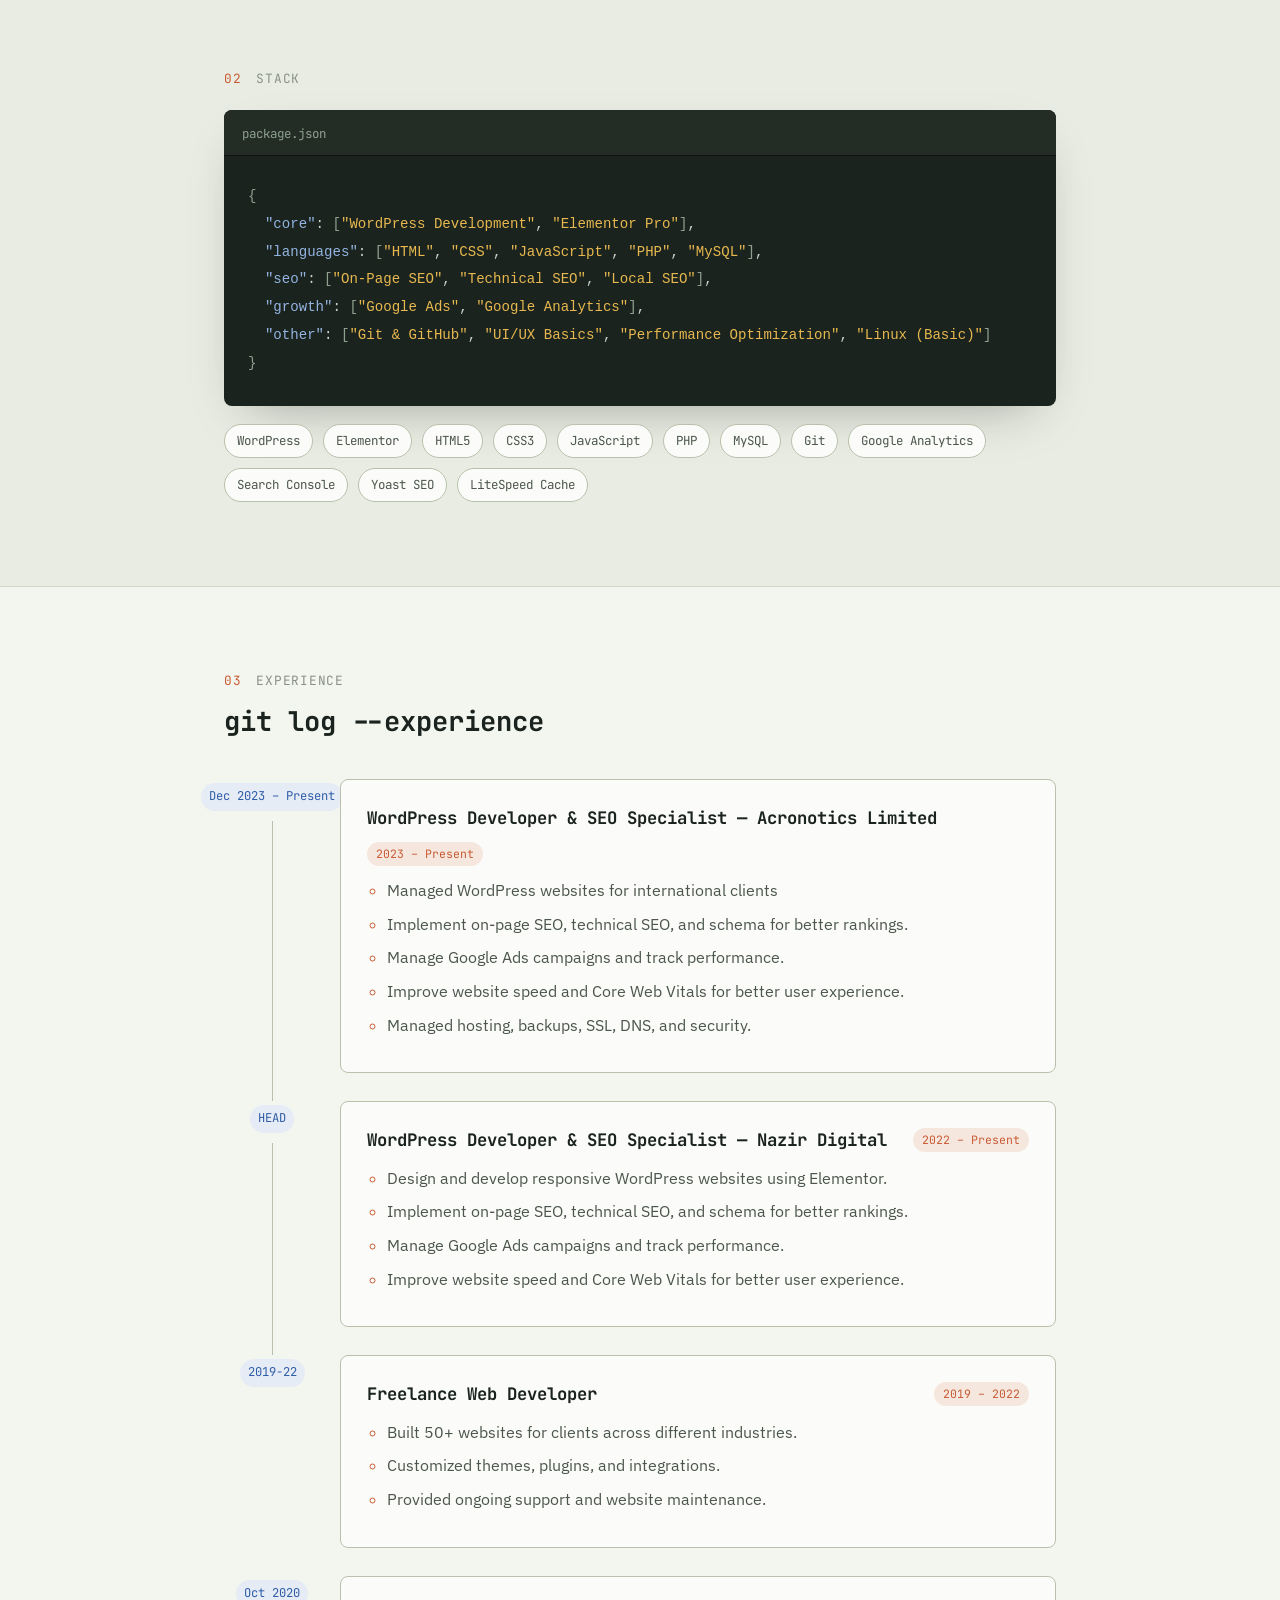
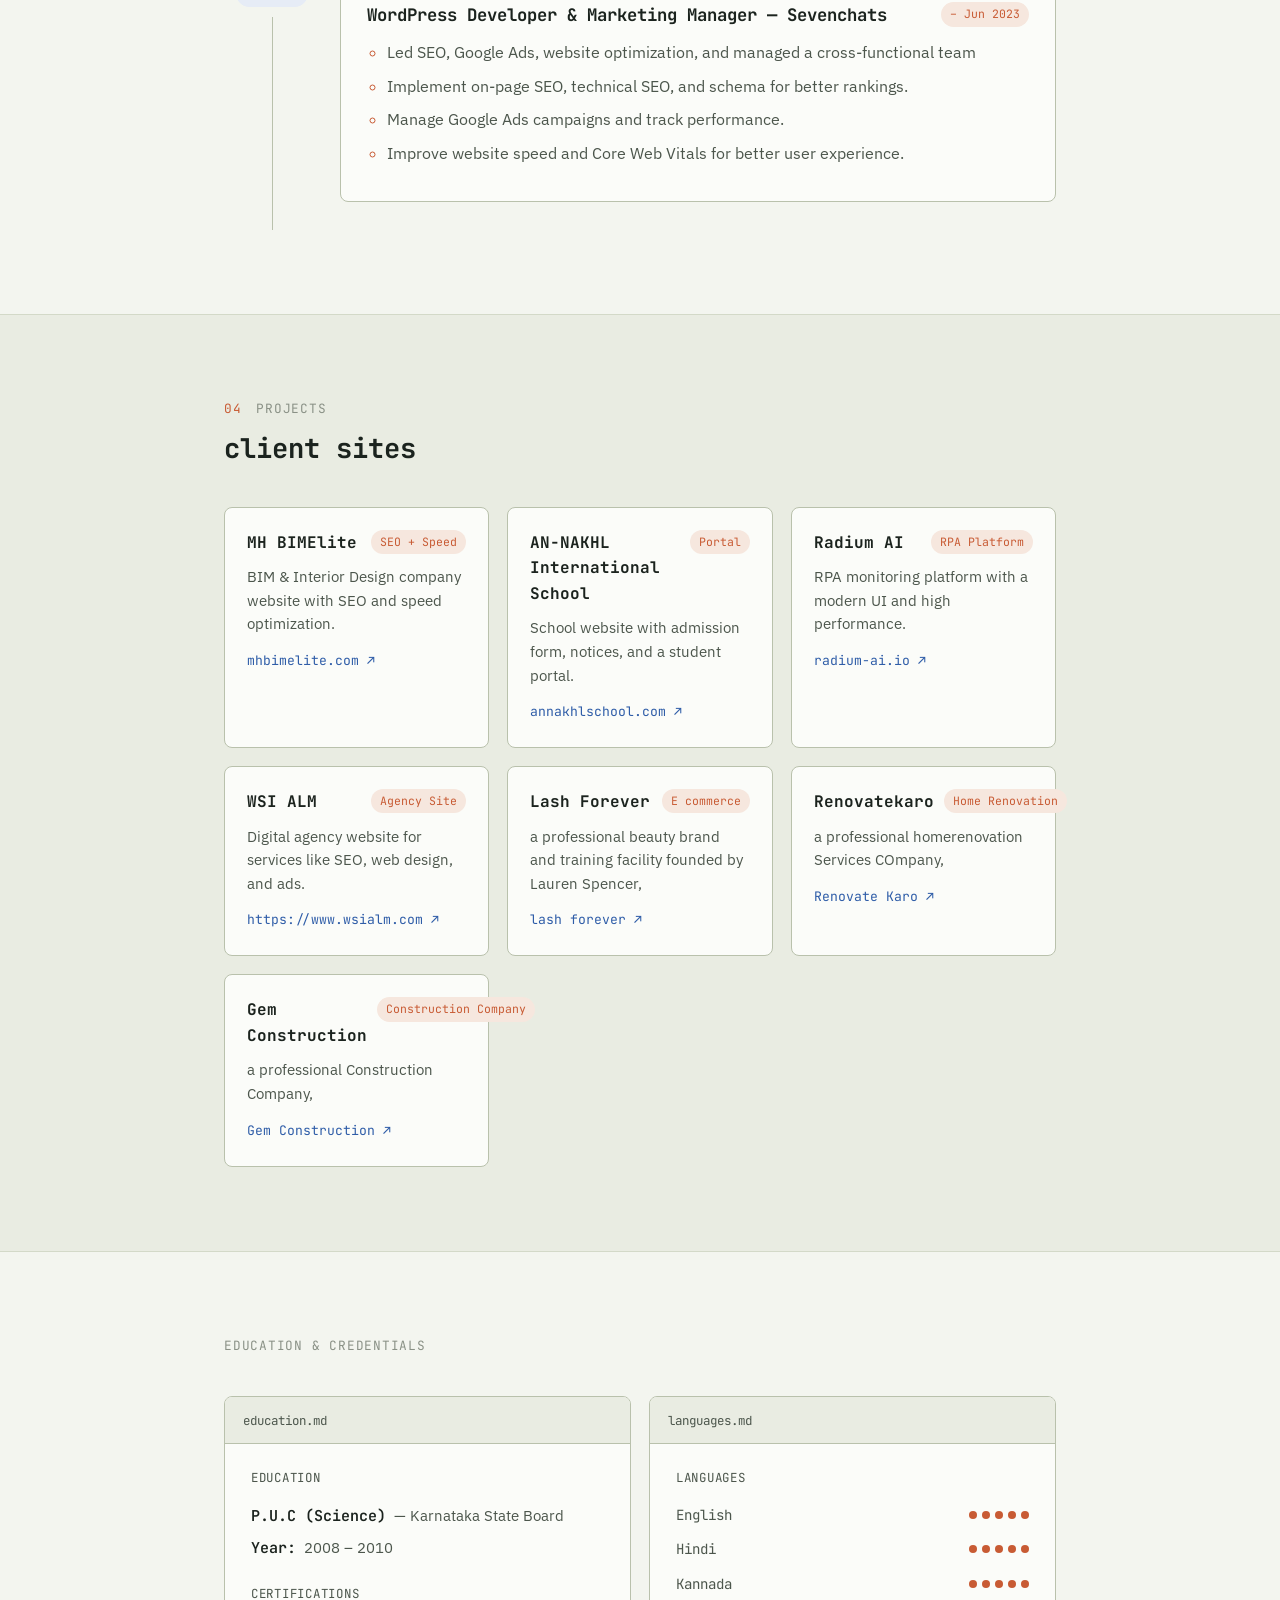
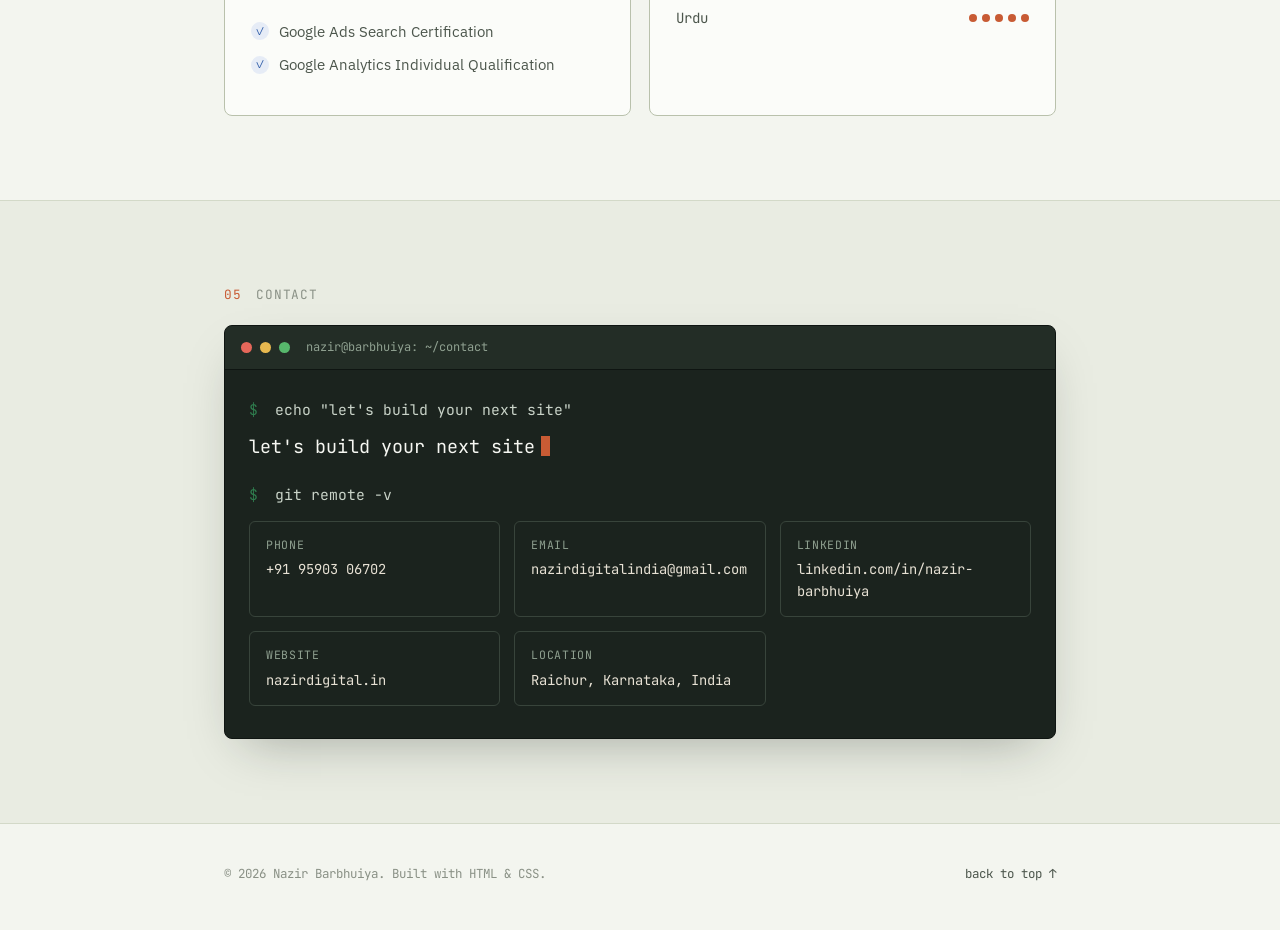
==== commit 630e65d9: "Update education and portfolio links in index.html" ====
--- a/index.html
+++ b/index.html
@@ -69,7 +69,7 @@
   },
   "alumniOf": {
     "@type": "EducationalOrganization",
-    "name": "Assam SEBA Board (P.U.C, Science)"
+    "name": "Mountain Institute of Management & Technology (Bachelor of Business Administration)"
   },
   "knowsLanguage": ["English", "Hindi", "Kannada", "Urdu"],
   "knowsAbout": ["WordPress", "Elementor", "WooCommerce", "Technical SEO", "PHP", "On-Page SEO", "Local SEO", "Google Ads", "Core Web Vitals"],
@@ -123,7 +123,7 @@
           <p class="line"><span class="prompt">$</span> ls socials/</p>
           <p class="line hero__links">
             <a href="https://www.linkedin.com/in/nazir-barbhuiya" target="_blank" rel="noopener">linkedin</a>
-            <a href="https://nazirdigital.in" target="_blank" rel="noopener">Portfolio</a>
+            <a href="https://https://nazir-barbhuiya.github.io/portfolio" target="_blank" rel="noopener">Portfolio</a>
             <a href="mailto:nazir.digitals@gmail.com">email</a>
             <a href="tel:+919590306702">call</a>
           </p>
@@ -230,50 +230,7 @@
       <h2 class="section__title"><span class="sr-only">Professional Experience — </span>git log --experience</h2>
 
       <ol class="gitlog">
-
-        <li class="commit">
-          <div class="commit__rail">
-            <span class="commit__hash">HEAD</span>
-            <span class="commit__line" aria-hidden="true"></span>
-          </div>
-          <div class="commit__card">
-            <div class="commit__head">
-              <h3 class="commit__title">WordPress Developer &amp; SEO Specialist — Nazir Digital</h3>
-              <div class="commit__tags">
-                <span class="tag">2022 – Present</span>
-              </div>
-            </div>
-            <ul class="commit__points">
-              <li>Design and develop responsive WordPress websites using Elementor.</li>
-              <li>Implement on-page SEO, technical SEO, and schema for better rankings.</li>
-              <li>Manage Google Ads campaigns and track performance.</li>
-              <li>Improve website speed and Core Web Vitals for better user experience.</li>
-            </ul>
-          </div>
-        </li>
-
-        <li class="commit">
-          <div class="commit__rail">
-            <span class="commit__hash">2019-22</span>
-          </div>
-          <div class="commit__card">
-            <div class="commit__head">
-              <h3 class="commit__title">Freelance Web Developer</h3>
-              <div class="commit__tags">
-                <span class="tag">2019 – 2022</span>
-              </div>
-            </div>
-            <ul class="commit__points">
-              <li>Built 50+ websites for clients across different industries.</li>
-              <li>Customized themes, plugins, and integrations.</li>
-              <li>Provided ongoing support and website maintenance.</li>
-            </ul>
-          </div>
-        </li>
-
-
-
-<li class="commit">
+       <li class="commit">
           <div class="commit__rail">
             <span class="commit__hash">Dec 2023 – Present</span>
             <span class="commit__line" aria-hidden="true"></span>
@@ -294,6 +251,49 @@
             </ul>
           </div>
         </li>
+        <li class="commit">
+          <div class="commit__rail">
+            <span class="commit__hash">HEAD</span>
+            <span class="commit__line" aria-hidden="true"></span>
+          </div>
+          <div class="commit__card">
+            <div class="commit__head">
+              <h3 class="commit__title">WordPress Developer &amp; SEO Specialist — Nazir Digital</h3>
+              <div class="commit__tags">
+                <span class="tag">2022 – Present</span>
+              </div>
+            </div>
+            <ul class="commit__points">
+              <li>Design and develop responsive WordPress websites using Elementor.</li>
+              <li>Implement on-page SEO, technical SEO, and schema for better rankings.</li>
+              <li>Manage Google Ads campaigns and track performance.</li>
+              <li>Improve website speed and Core Web Vitals for better user experience.</li>
+            </ul>
+          </div>
+        </li>
+
+        <li class="commit">
+          <div class="commit__rail">
+            <span class="commit__hash">2019-22</span>
+          </div>
+          <div class="commit__card">
+            <div class="commit__head">
+              <h3 class="commit__title">Freelance Web Developer</h3>
+              <div class="commit__tags">
+                <span class="tag">2019 – 2022</span>
+              </div>
+            </div>
+            <ul class="commit__points">
+              <li>Built 50+ websites for clients across different industries.</li>
+              <li>Customized themes, plugins, and integrations.</li>
+              <li>Provided ongoing support and website maintenance.</li>
+            </ul>
+          </div>
+        </li>
+
+
+
+
 
 
 
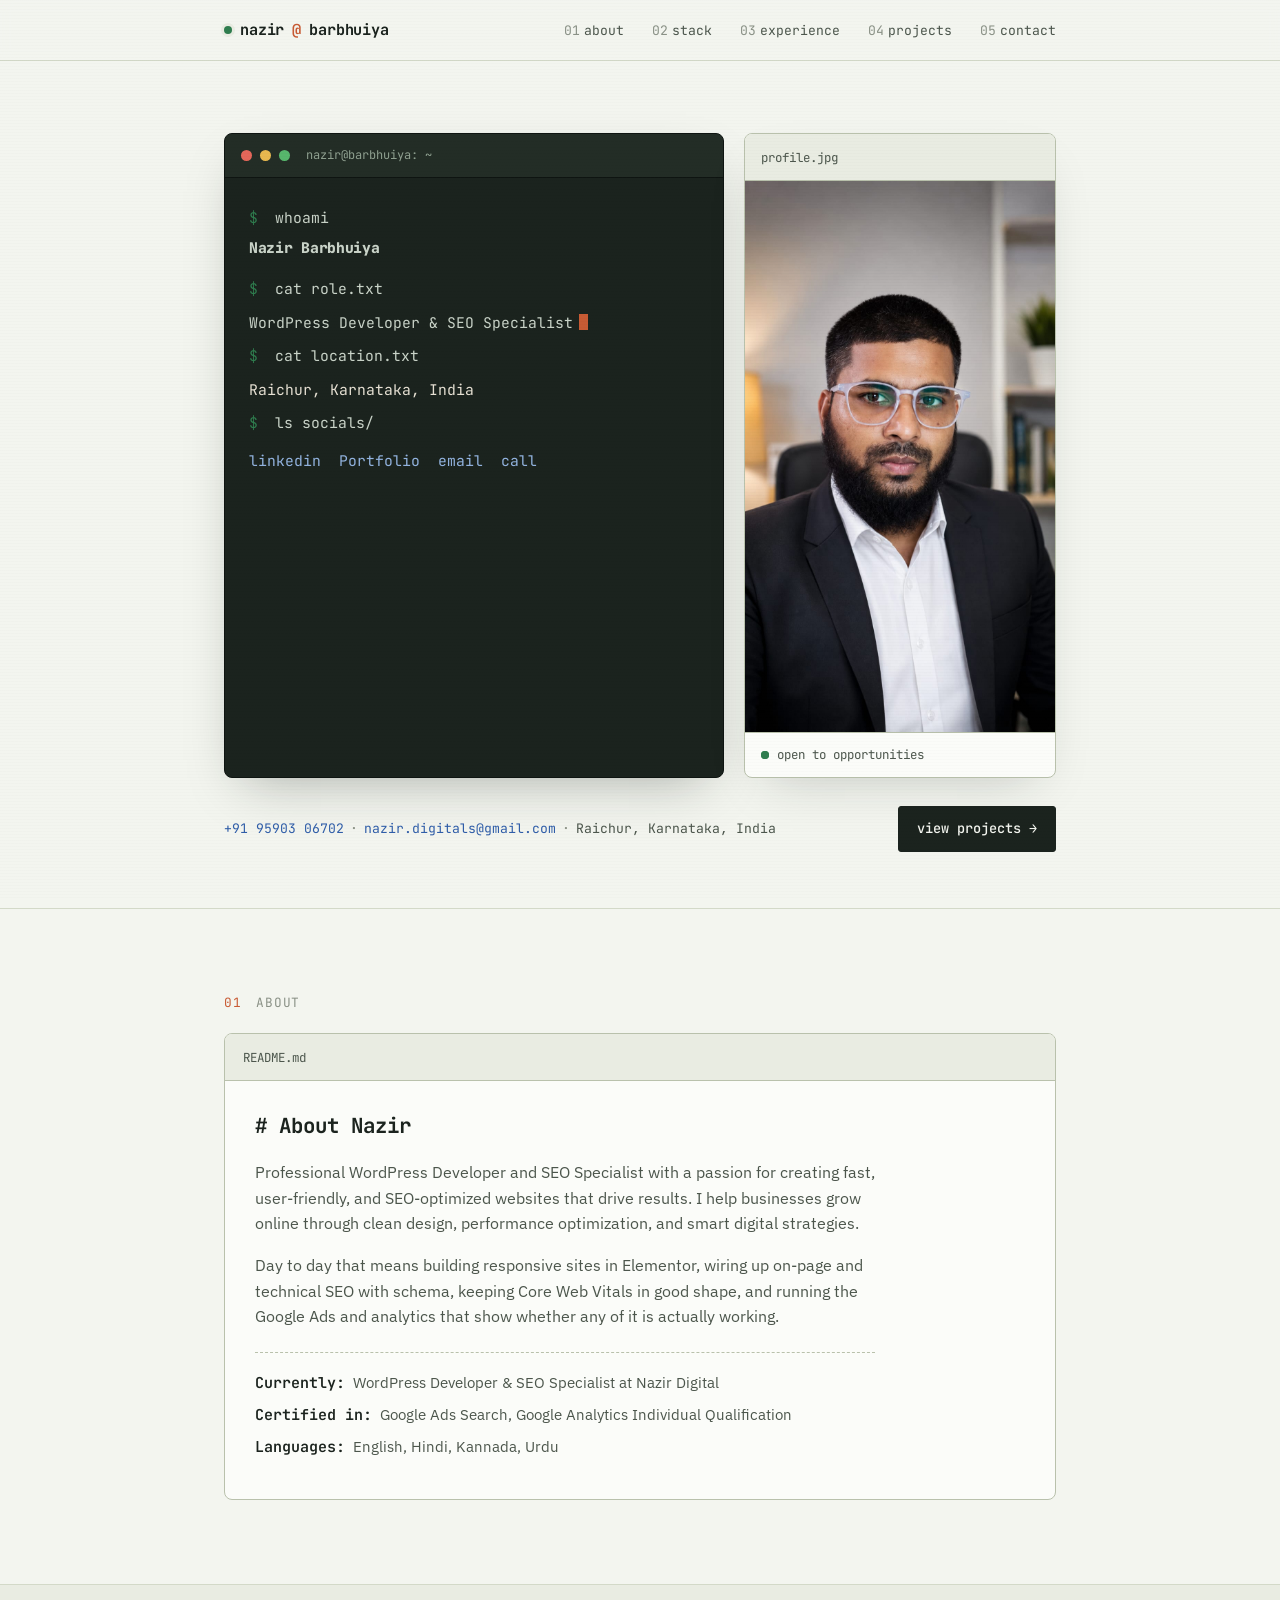
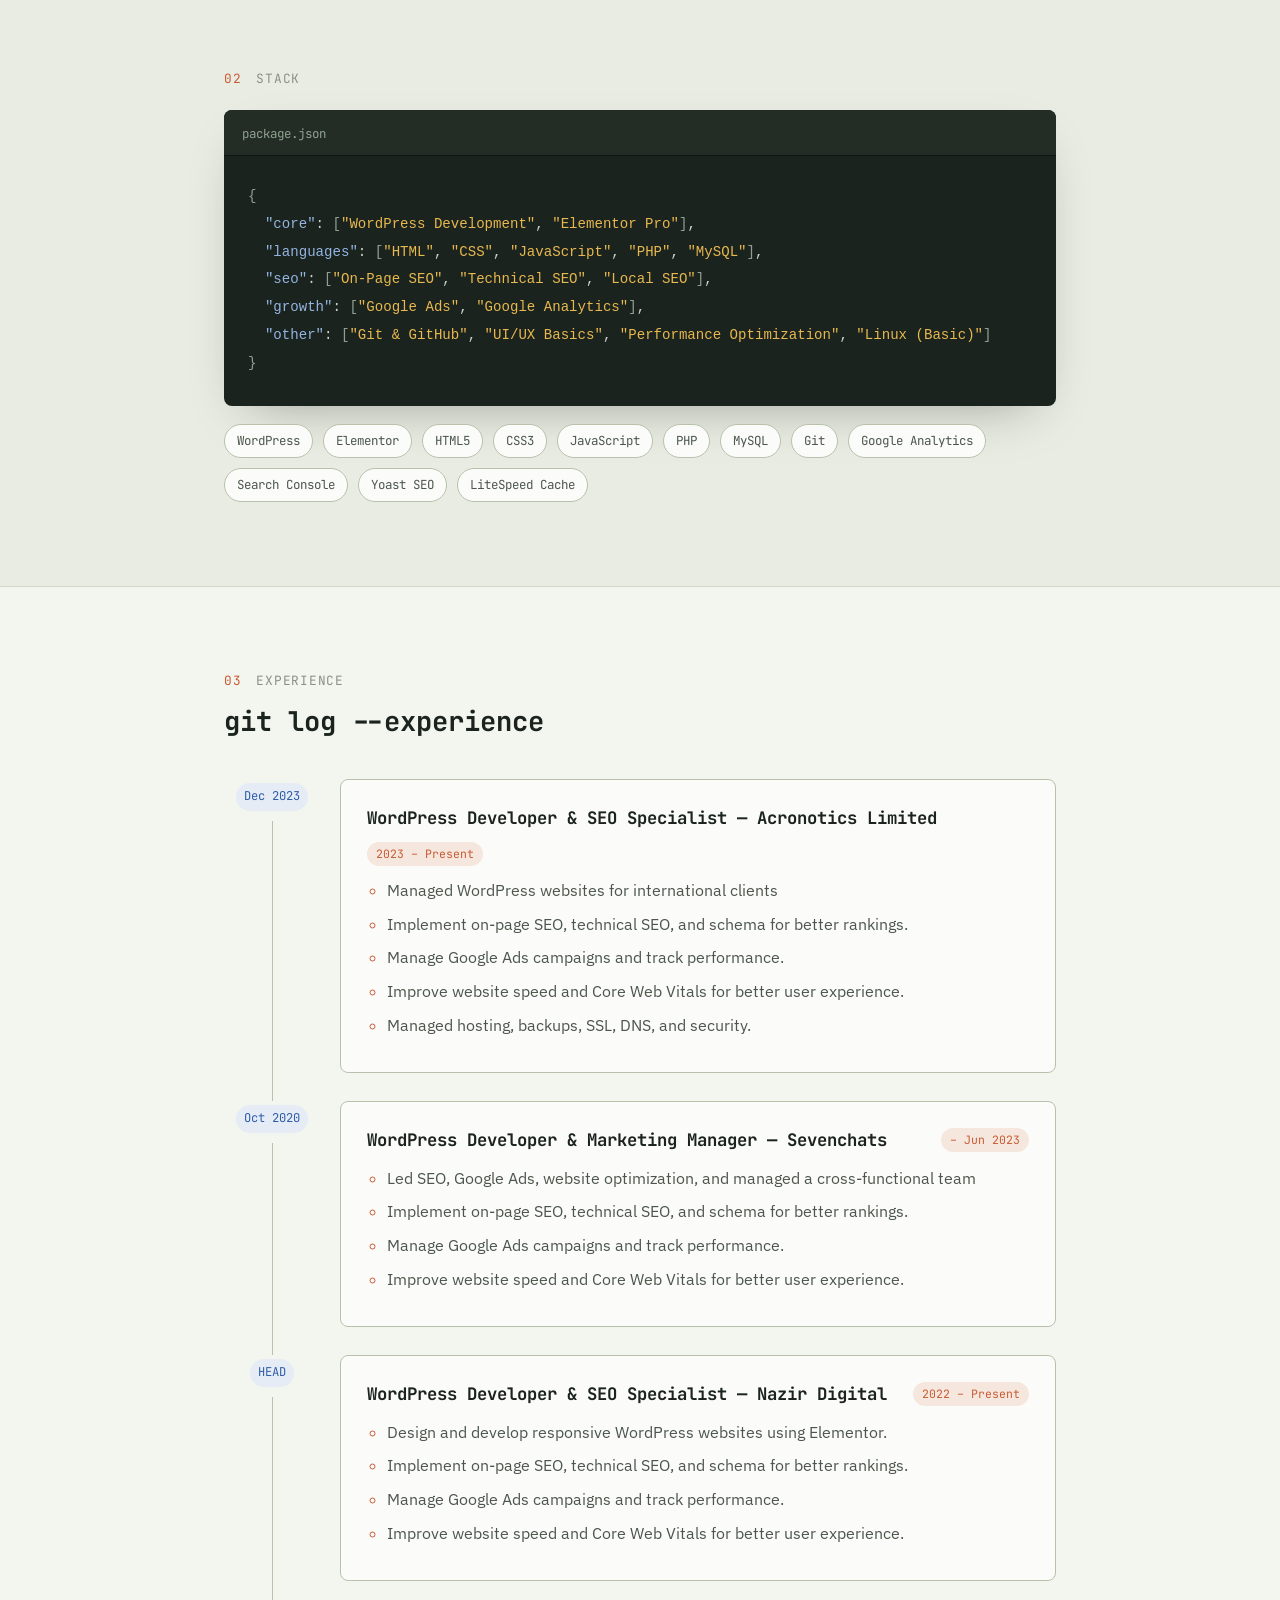
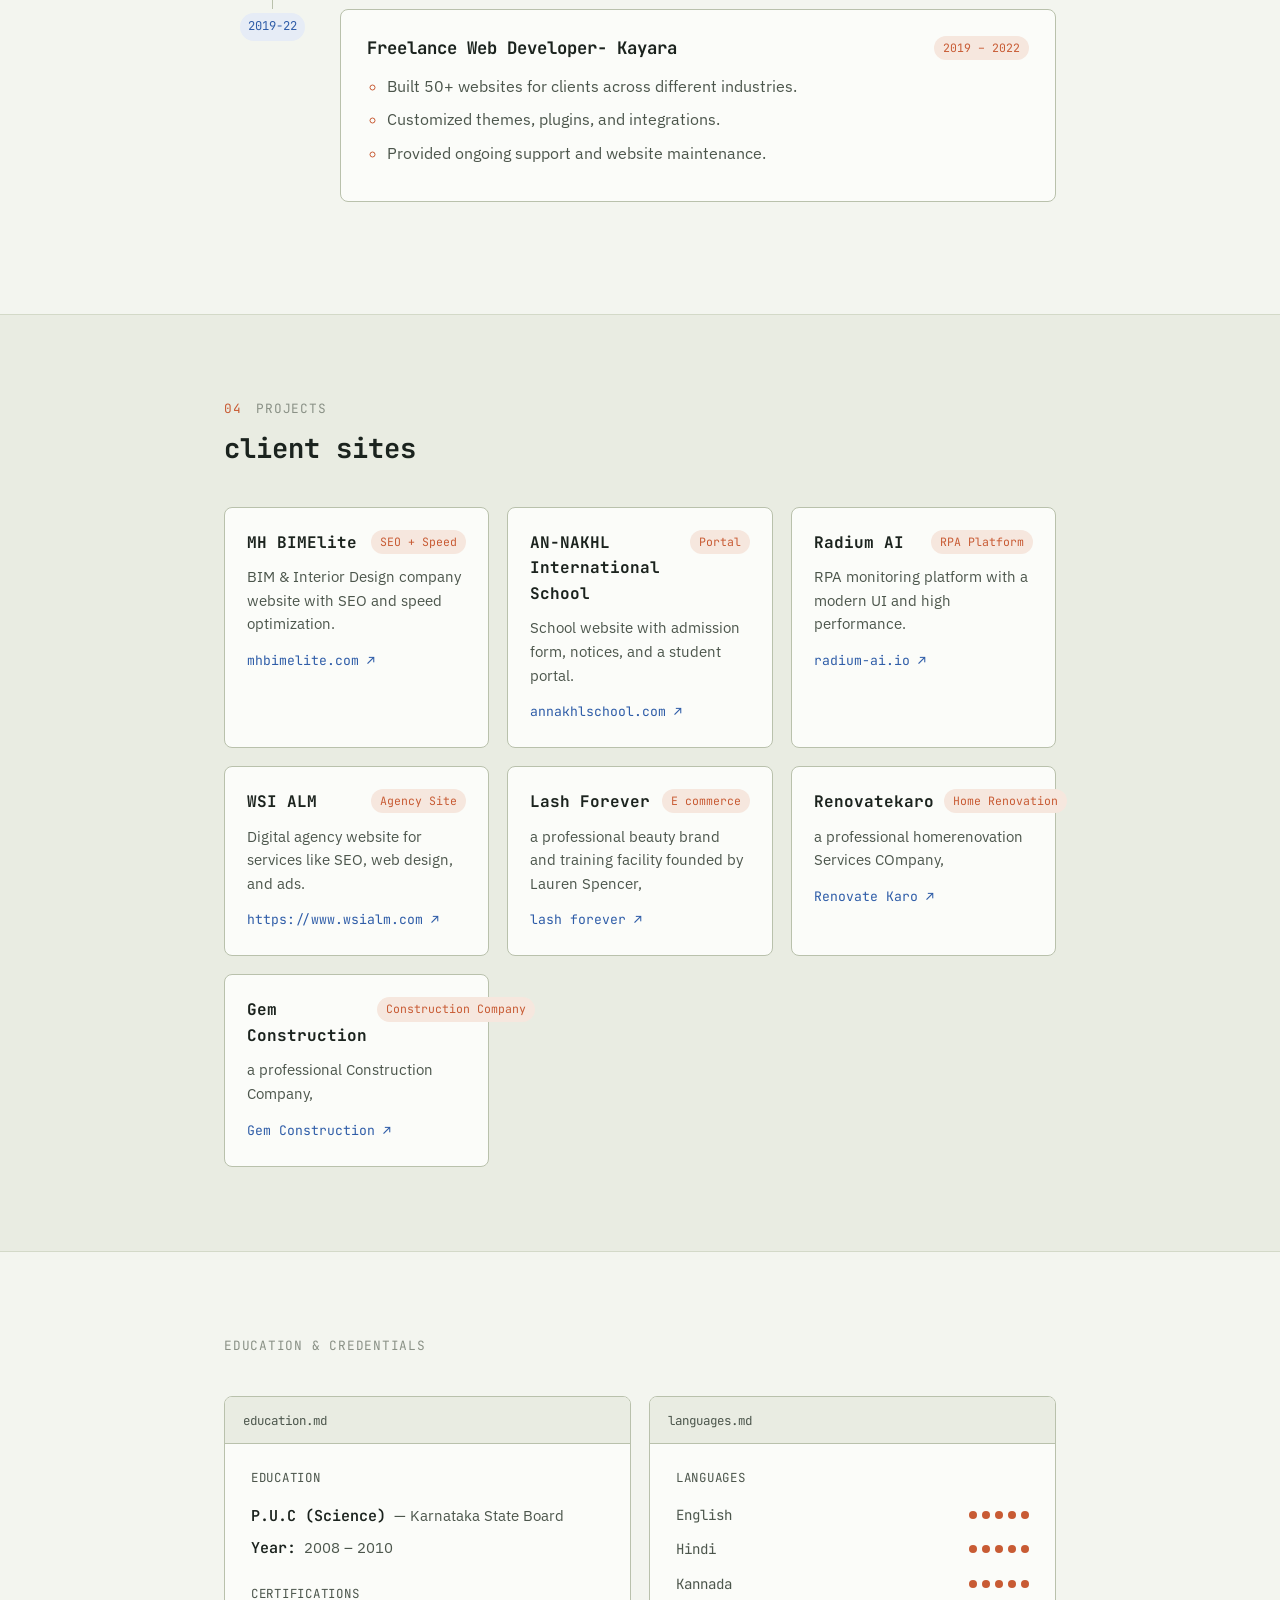
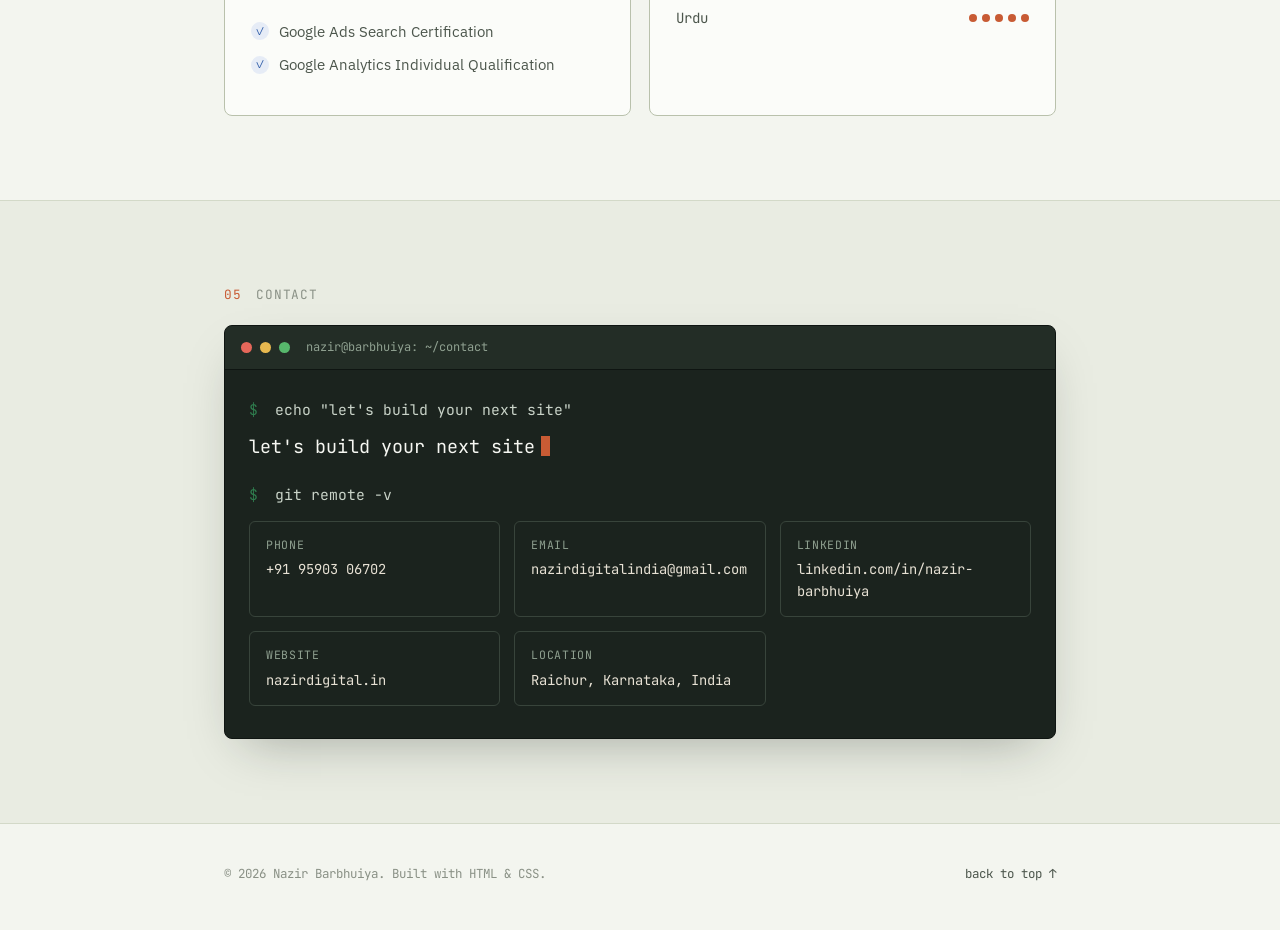
==== commit cacef7b1: "Update index.html" ====
--- a/index.html
+++ b/index.html
@@ -230,9 +230,10 @@
       <h2 class="section__title"><span class="sr-only">Professional Experience — </span>git log --experience</h2>
 
       <ol class="gitlog">
+        
        <li class="commit">
           <div class="commit__rail">
-            <span class="commit__hash">Dec 2023 – Present</span>
+            <span class="commit__hash">Dec 2023 </span>
             <span class="commit__line" aria-hidden="true"></span>
           </div>
           <div class="commit__card">
@@ -251,53 +252,9 @@
             </ul>
           </div>
         </li>
+
+
         <li class="commit">
-          <div class="commit__rail">
-            <span class="commit__hash">HEAD</span>
-            <span class="commit__line" aria-hidden="true"></span>
-          </div>
-          <div class="commit__card">
-            <div class="commit__head">
-              <h3 class="commit__title">WordPress Developer &amp; SEO Specialist — Nazir Digital</h3>
-              <div class="commit__tags">
-                <span class="tag">2022 – Present</span>
-              </div>
-            </div>
-            <ul class="commit__points">
-              <li>Design and develop responsive WordPress websites using Elementor.</li>
-              <li>Implement on-page SEO, technical SEO, and schema for better rankings.</li>
-              <li>Manage Google Ads campaigns and track performance.</li>
-              <li>Improve website speed and Core Web Vitals for better user experience.</li>
-            </ul>
-          </div>
-        </li>
-
-        <li class="commit">
-          <div class="commit__rail">
-            <span class="commit__hash">2019-22</span>
-          </div>
-          <div class="commit__card">
-            <div class="commit__head">
-              <h3 class="commit__title">Freelance Web Developer</h3>
-              <div class="commit__tags">
-                <span class="tag">2019 – 2022</span>
-              </div>
-            </div>
-            <ul class="commit__points">
-              <li>Built 50+ websites for clients across different industries.</li>
-              <li>Customized themes, plugins, and integrations.</li>
-              <li>Provided ongoing support and website maintenance.</li>
-            </ul>
-          </div>
-        </li>
-
-
-
-
-
-
-
-<li class="commit">
           <div class="commit__rail">
             <span class="commit__hash">Oct 2020</span>
             <span class="commit__line" aria-hidden="true"></span>
@@ -318,6 +275,54 @@
             </ul>
           </div>
         </li>
+
+
+
+
+        
+        <li class="commit">
+          <div class="commit__rail">
+            <span class="commit__hash">HEAD</span>
+            <span class="commit__line" aria-hidden="true"></span>
+          </div>
+          <div class="commit__card">
+            <div class="commit__head">
+              <h3 class="commit__title">WordPress Developer &amp; SEO Specialist — Nazir Digital</h3>
+              <div class="commit__tags">
+                <span class="tag">2022 – Present</span>
+              </div>
+            </div>
+            <ul class="commit__points">
+              <li>Design and develop responsive WordPress websites using Elementor.</li>
+              <li>Implement on-page SEO, technical SEO, and schema for better rankings.</li>
+              <li>Manage Google Ads campaigns and track performance.</li>
+              <li>Improve website speed and Core Web Vitals for better user experience.</li>
+            </ul>
+          </div>
+        </li>
+
+        <li class="commit">
+          <div class="commit__rail">
+            <span class="commit__hash">2019-22</span>
+          </div>
+          <div class="commit__card">
+            <div class="commit__head">
+              <h3 class="commit__title">Freelance Web Developer- Kayara </h3>
+              <div class="commit__tags">
+                <span class="tag">2019 – 2022</span>
+              </div>
+            </div>
+            <ul class="commit__points">
+              <li>Built 50+ websites for clients across different industries.</li>
+              <li>Customized themes, plugins, and integrations.</li>
+              <li>Provided ongoing support and website maintenance.</li>
+            </ul>
+          </div>
+        </li>
+
+
+
+
         
         
 
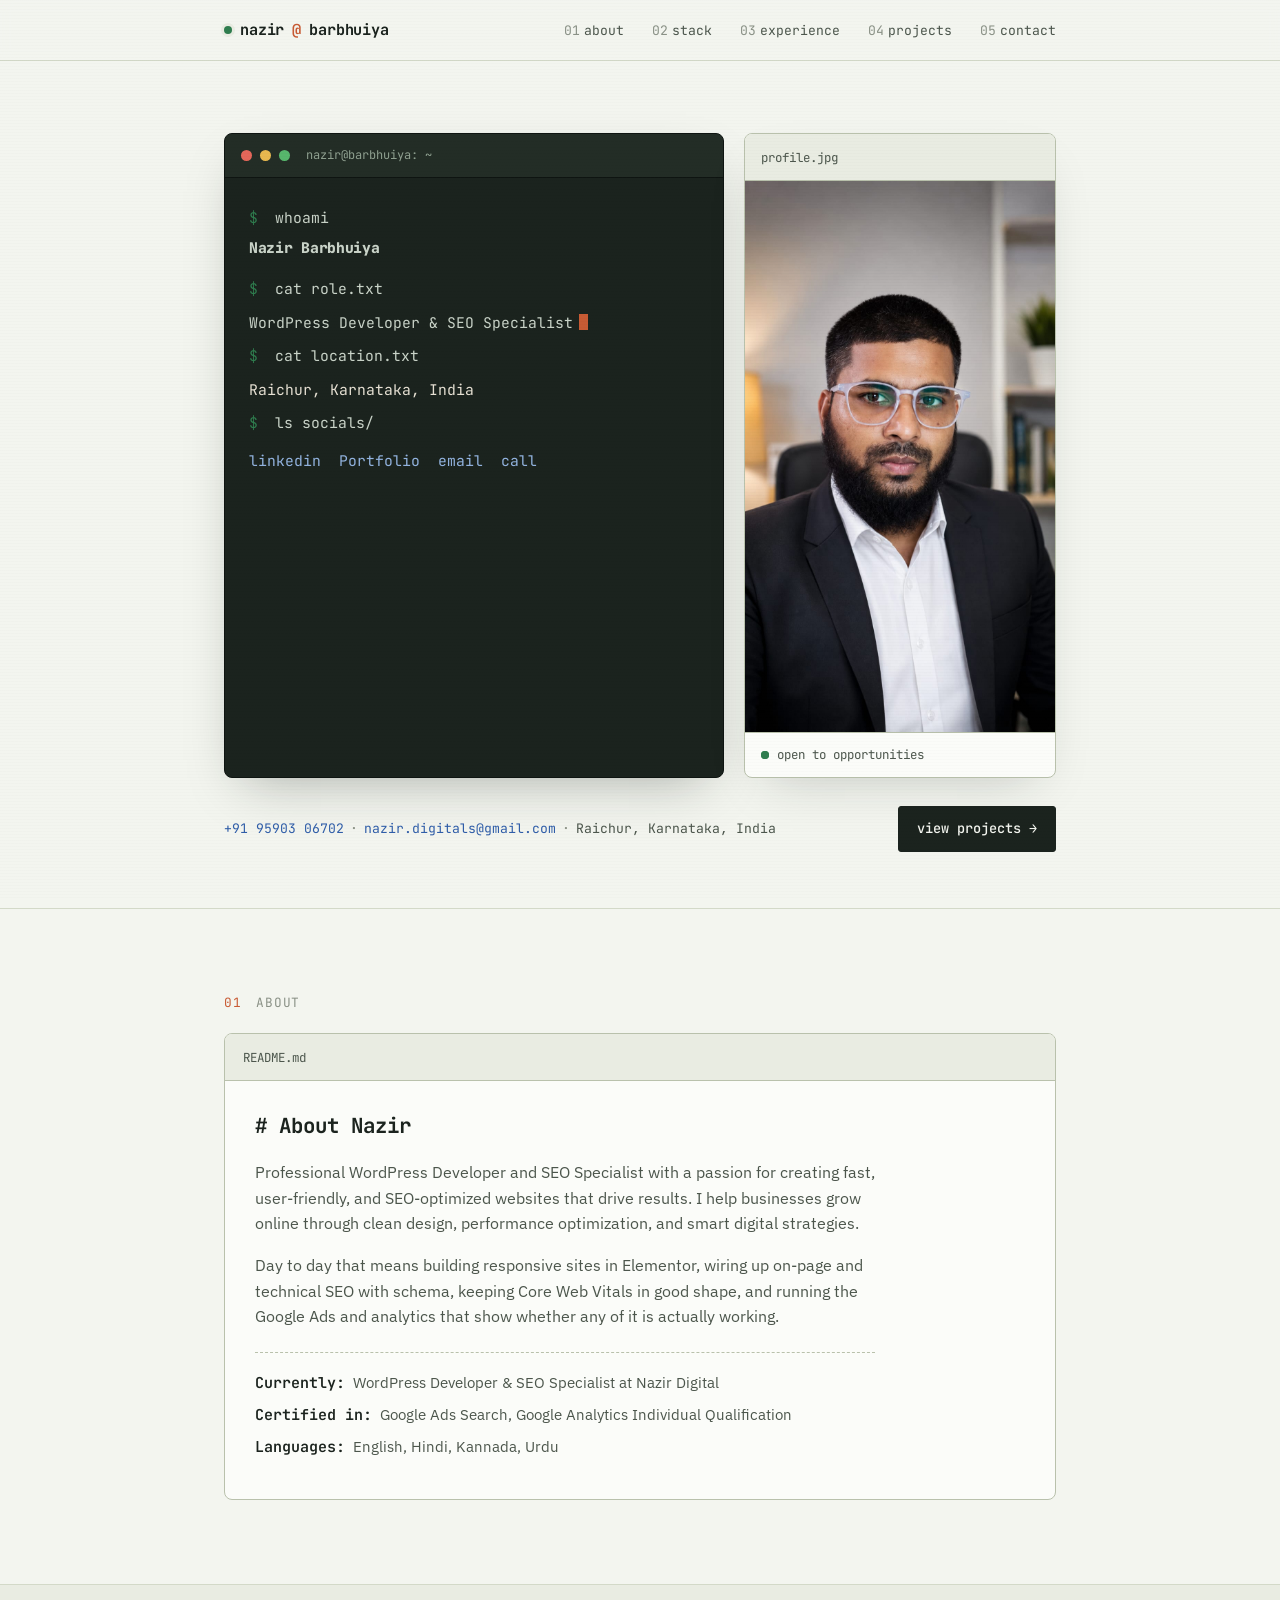
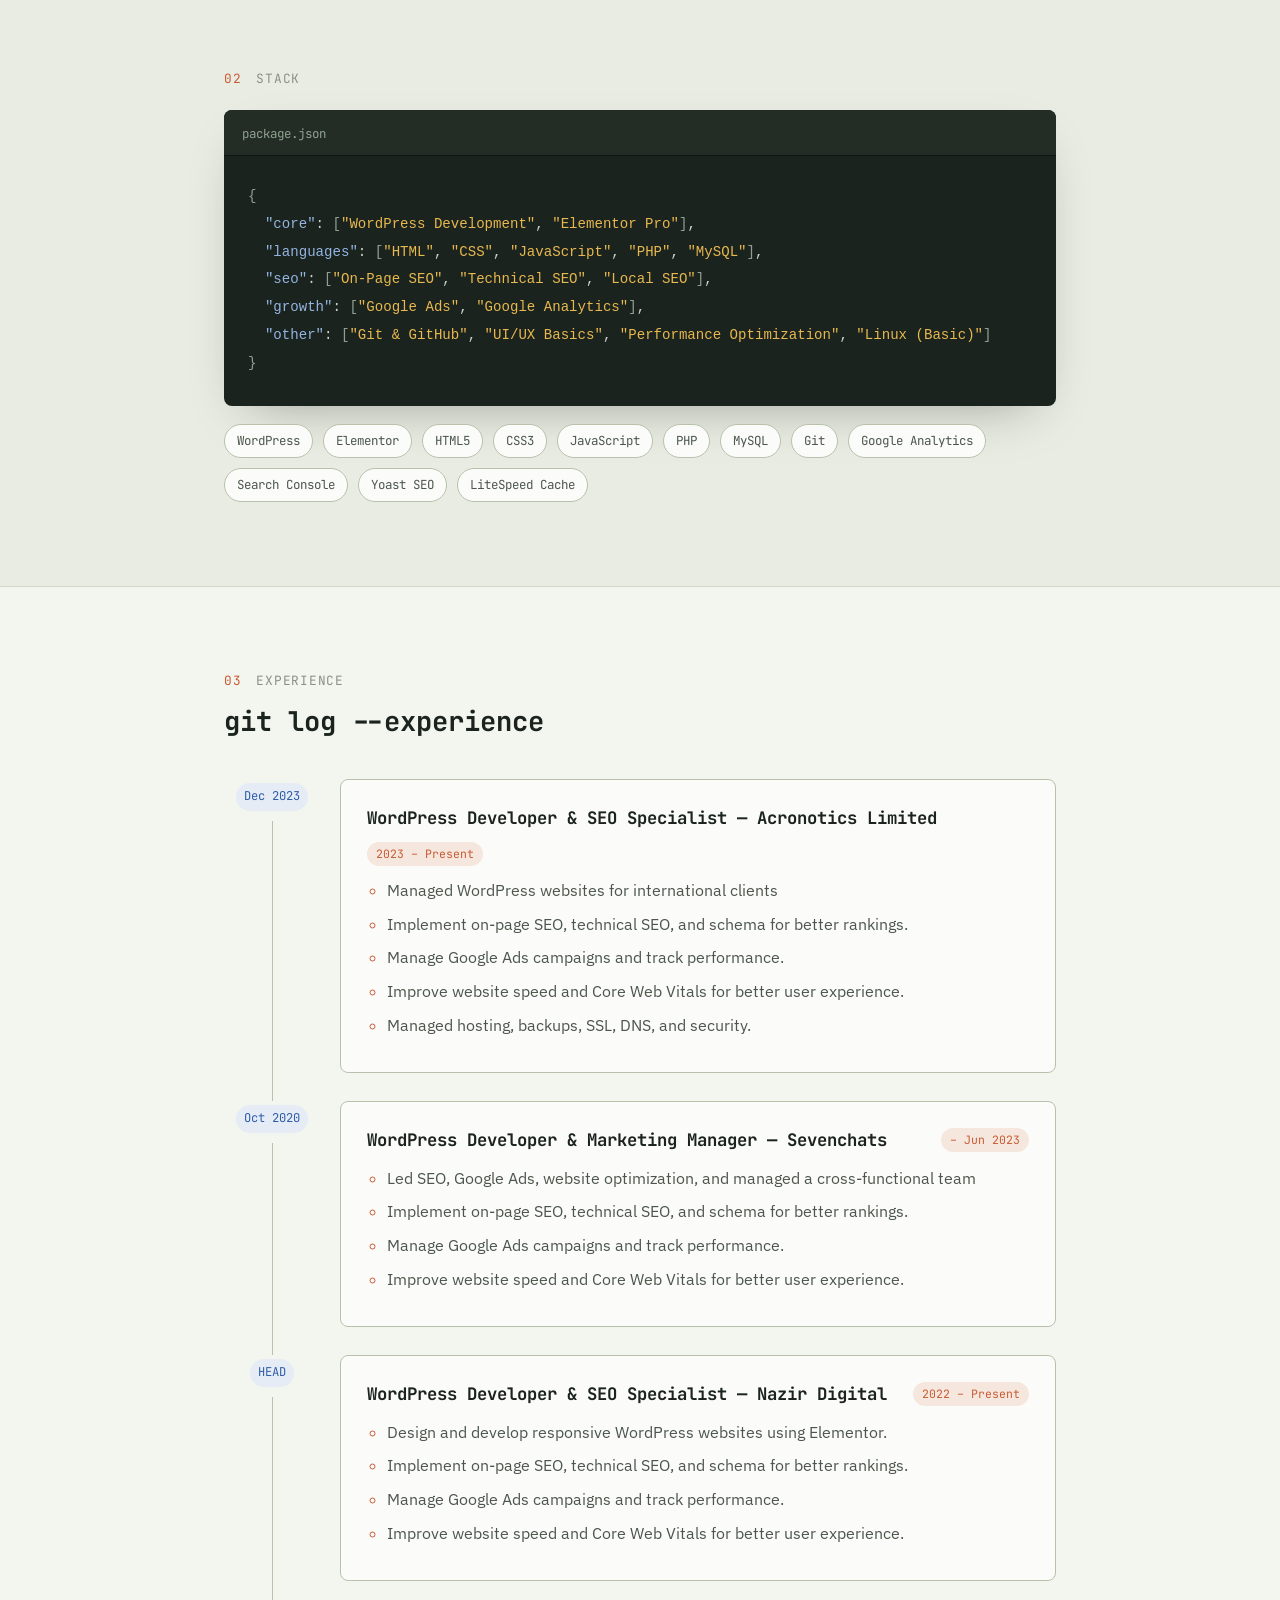
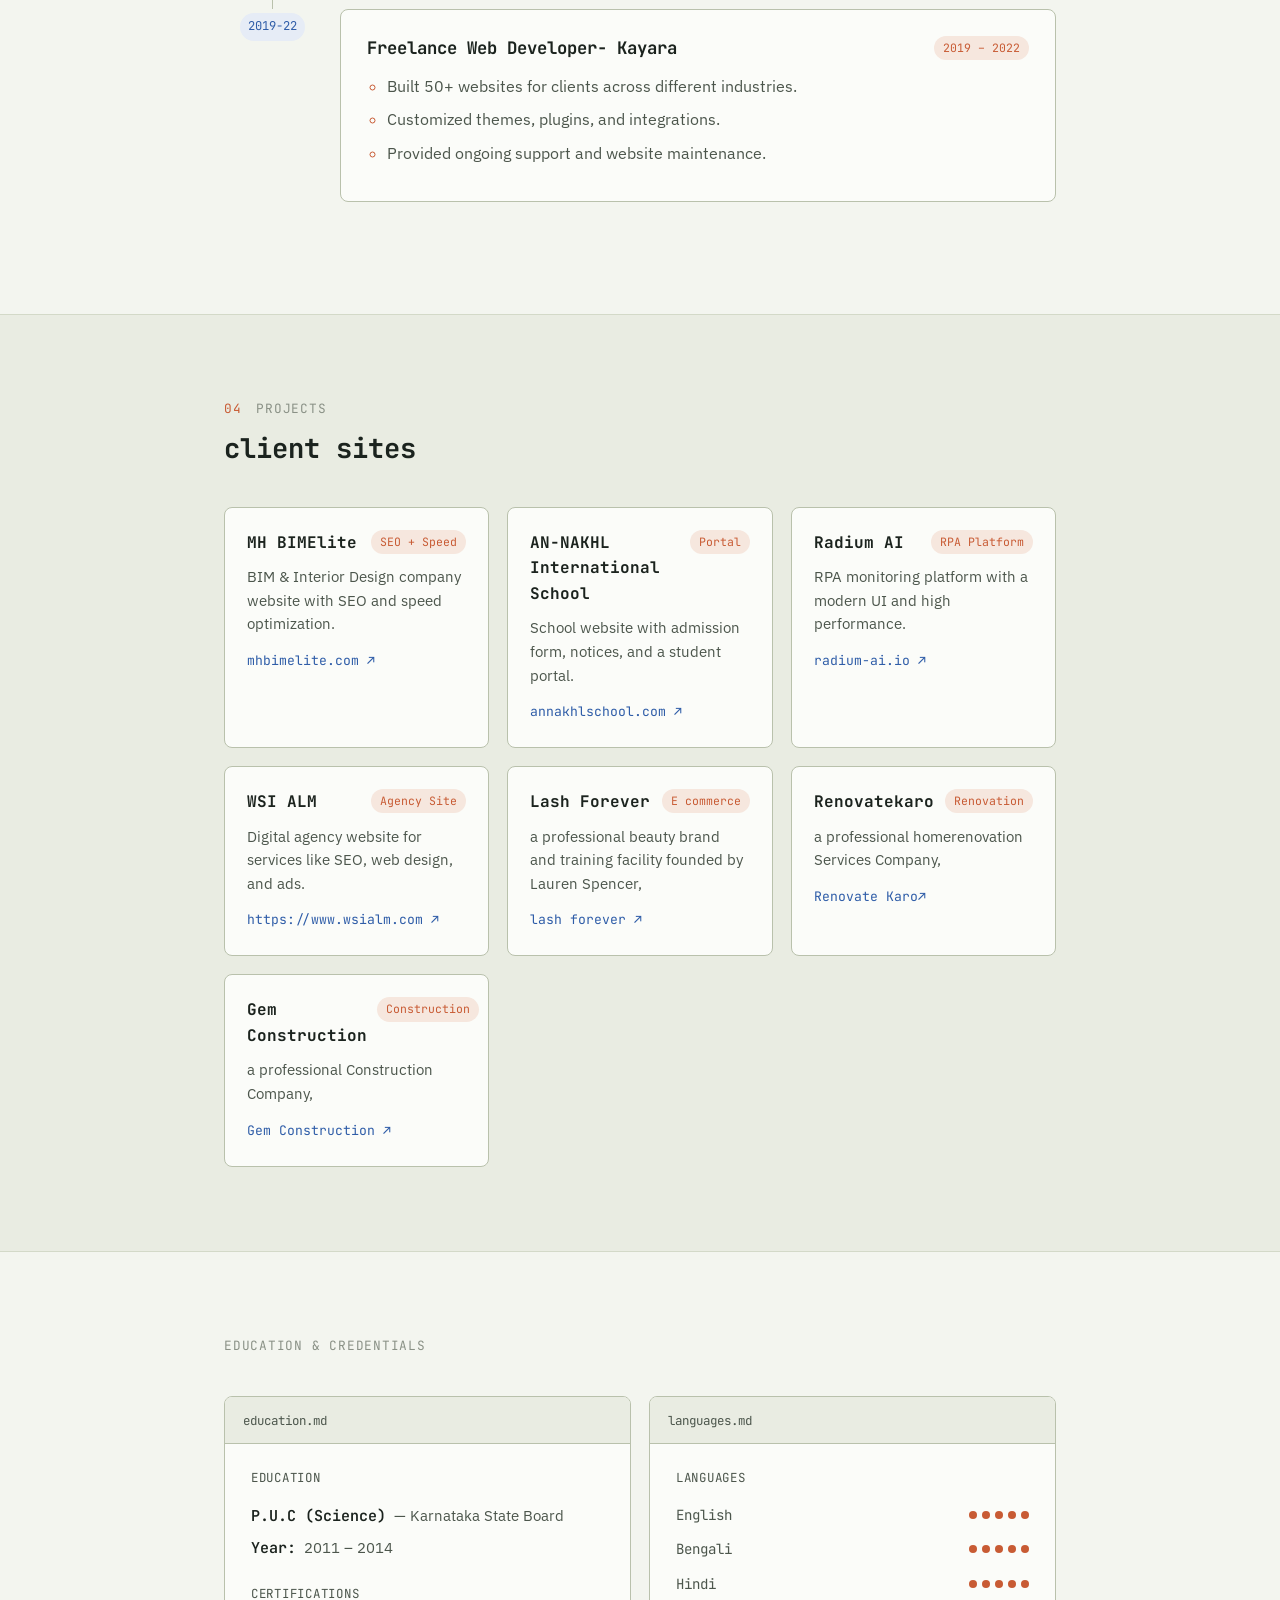
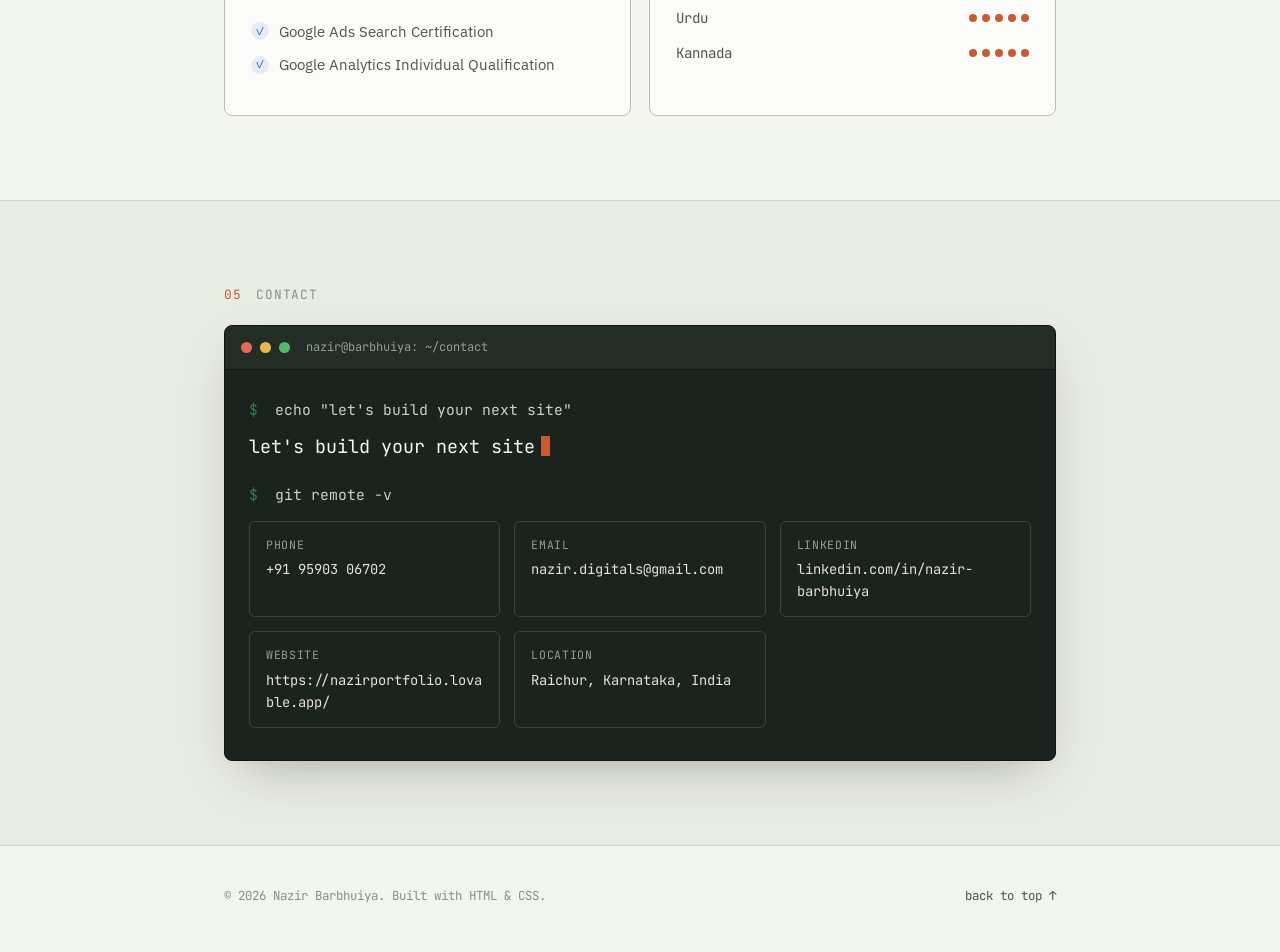
==== commit e3dec39e: "Update index.html" ====
--- a/index.html
+++ b/index.html
@@ -397,11 +397,11 @@
         <div class="proj-card">
           <div class="proj-card__head">
             <h3 class="proj-card__title">Renovatekaro</h3>
-            <span class="tag">Home Renovation </span>
-          </div>
-          <p class="proj-card__msg">a professional homerenovation Services COmpany, </p>
-          <div class="commit__links">
-            <a href="https://renovatekaro.com" target="_blank" rel="noopener">Renovate Karo ↗</a>
+            <span class="tag">Renovation</span>
+          </div>
+          <p class="proj-card__msg">a professional homerenovation Services Company, </p>
+          <div class="commit__links">
+            <a href="https://renovatekaro.com" target="_blank" rel="noopener">Renovate Karo↗</a>
           </div>
         </div>
 
@@ -409,7 +409,7 @@
          <div class="proj-card">
           <div class="proj-card__head">
             <h3 class="proj-card__title">Gem Construction</h3>
-            <span class="tag">Construction Company </span>
+            <span class="tag">Construction</span>
           </div>
           <p class="proj-card__msg">a professional Construction  Company, </p>
           <div class="commit__links">
@@ -436,7 +436,7 @@
             <p class="split-label">Education</p>
             <ul class="readme__list readme__list--flush">
               <li><strong>P.U.C (Science)</strong> — Karnataka State Board</li>
-              <li><strong>Year:</strong> 2008 – 2010</li>
+              <li><strong>Year:</strong> 2011 – 2014</li>
             </ul>
 
             <p class="split-label" style="margin-top:24px;">Certifications</p>
@@ -453,9 +453,11 @@
             <p class="split-label">Languages</p>
             <div class="lang-list">
               <div class="lang-row"><span class="lang-name">English</span><span class="lang-dots"><i></i><i></i><i></i><i></i><i></i></span></div>
+              <div class="lang-row"><span class="lang-name">Bengali</span><span class="lang-dots"><i></i><i></i><i></i><i></i><i></i></span></div>
               <div class="lang-row"><span class="lang-name">Hindi</span><span class="lang-dots"><i></i><i></i><i></i><i></i><i></i></span></div>
+              <div class="lang-row"><span class="lang-name">Urdu</span><span class="lang-dots"><i></i><i></i><i></i><i></i><i></i></span></div>
               <div class="lang-row"><span class="lang-name">Kannada</span><span class="lang-dots"><i></i><i></i><i></i><i></i><i></i></span></div>
-              <div class="lang-row"><span class="lang-name">Urdu</span><span class="lang-dots"><i></i><i></i><i></i><i></i><i></i></span></div>
+              
             </div>
           </div>
         </div>
@@ -483,9 +485,9 @@
               <span class="contact__label">phone</span>
               <span class="contact__value">+91 95903 06702</span>
             </a>
-            <a class="contact__item" href="mailto:nazirdigitalindia@gmail.com">
+            <a class="contact__item" href="mailto:nazir.digitals@gmail.com">
               <span class="contact__label">email</span>
-              <span class="contact__value">nazirdigitalindia@gmail.com</span>
+              <span class="contact__value">nazir.digitals@gmail.com</span>
             </a>
             <a class="contact__item" href="https://www.linkedin.com/in/nazir-barbhuiya" target="_blank" rel="noopener">
               <span class="contact__label">linkedin</span>
@@ -493,7 +495,7 @@
             </a>
             <a class="contact__item" href="https://nazirdigital.in" target="_blank" rel="noopener">
               <span class="contact__label">website</span>
-              <span class="contact__value">nazirdigital.in</span>
+              <span class="contact__value">https://nazirportfolio.lovable.app/</span>
             </a>
             <div class="contact__item contact__item--static">
               <span class="contact__label">location</span>
